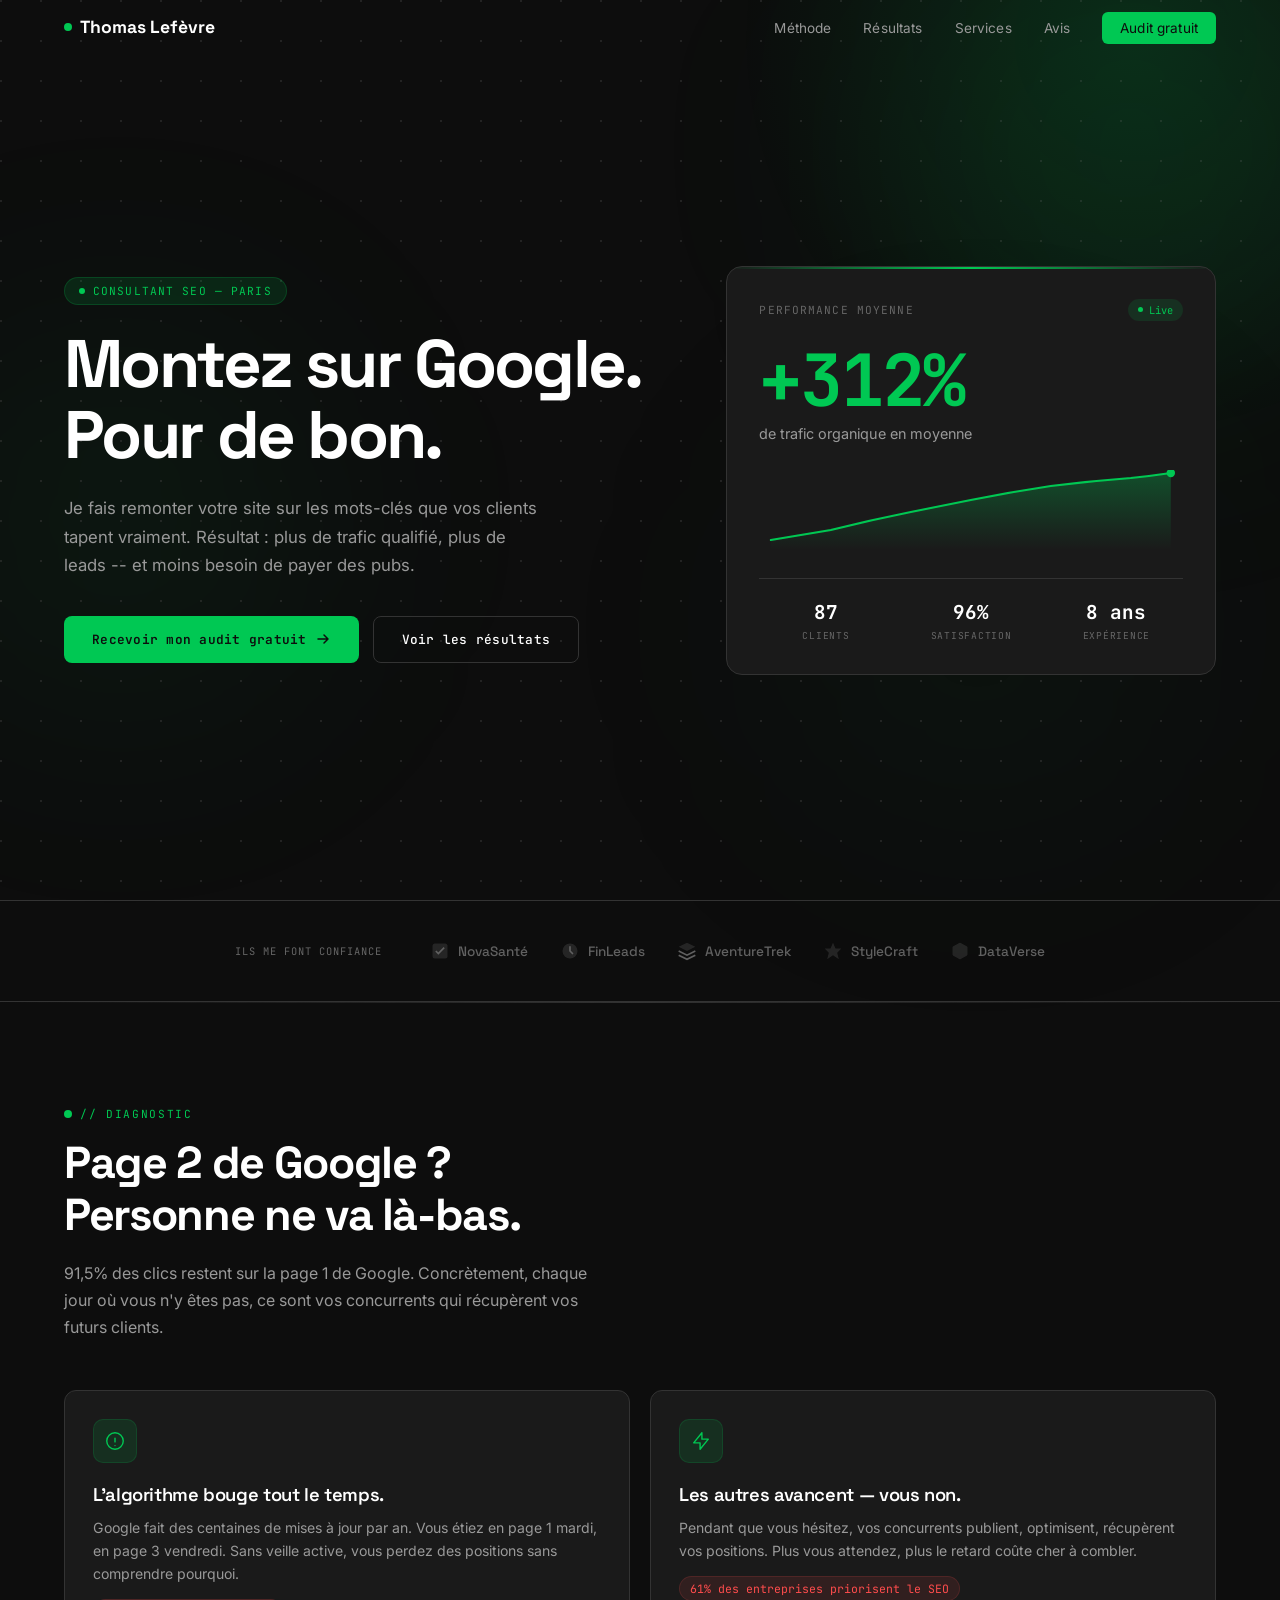
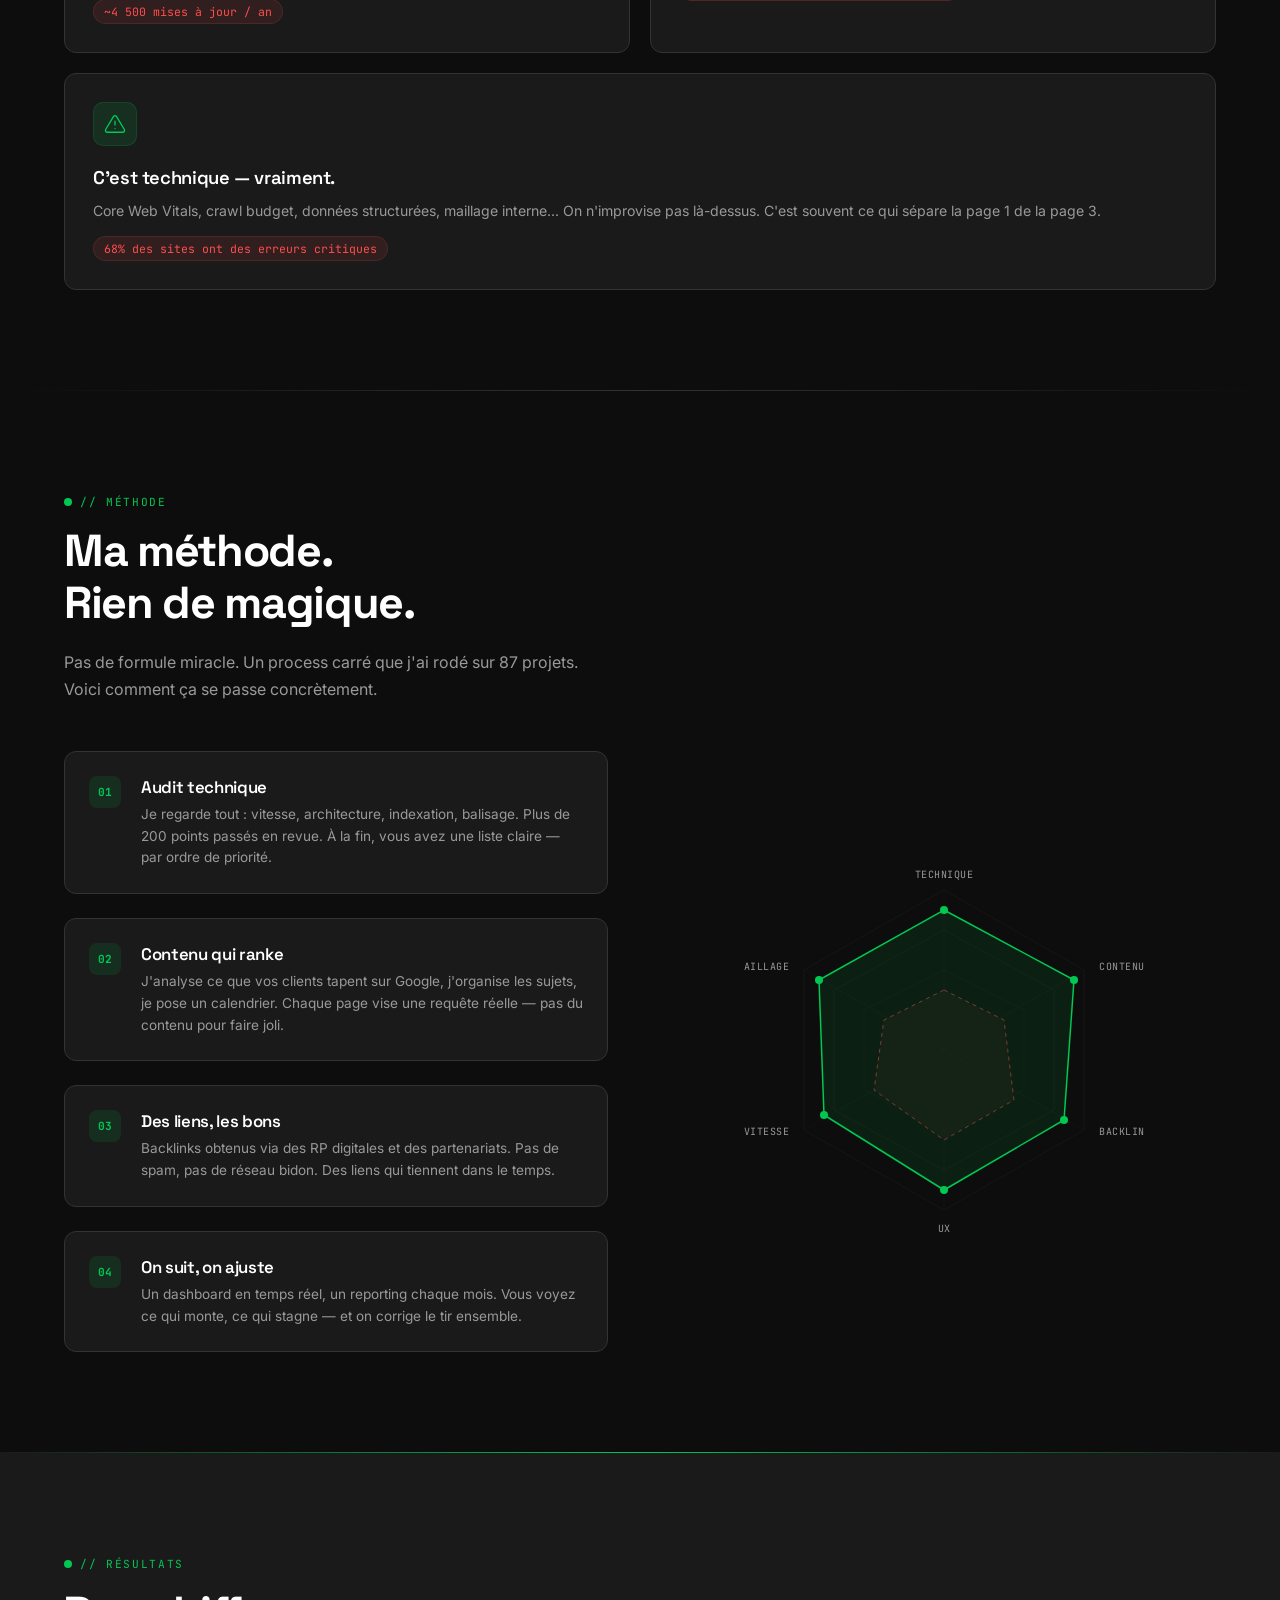
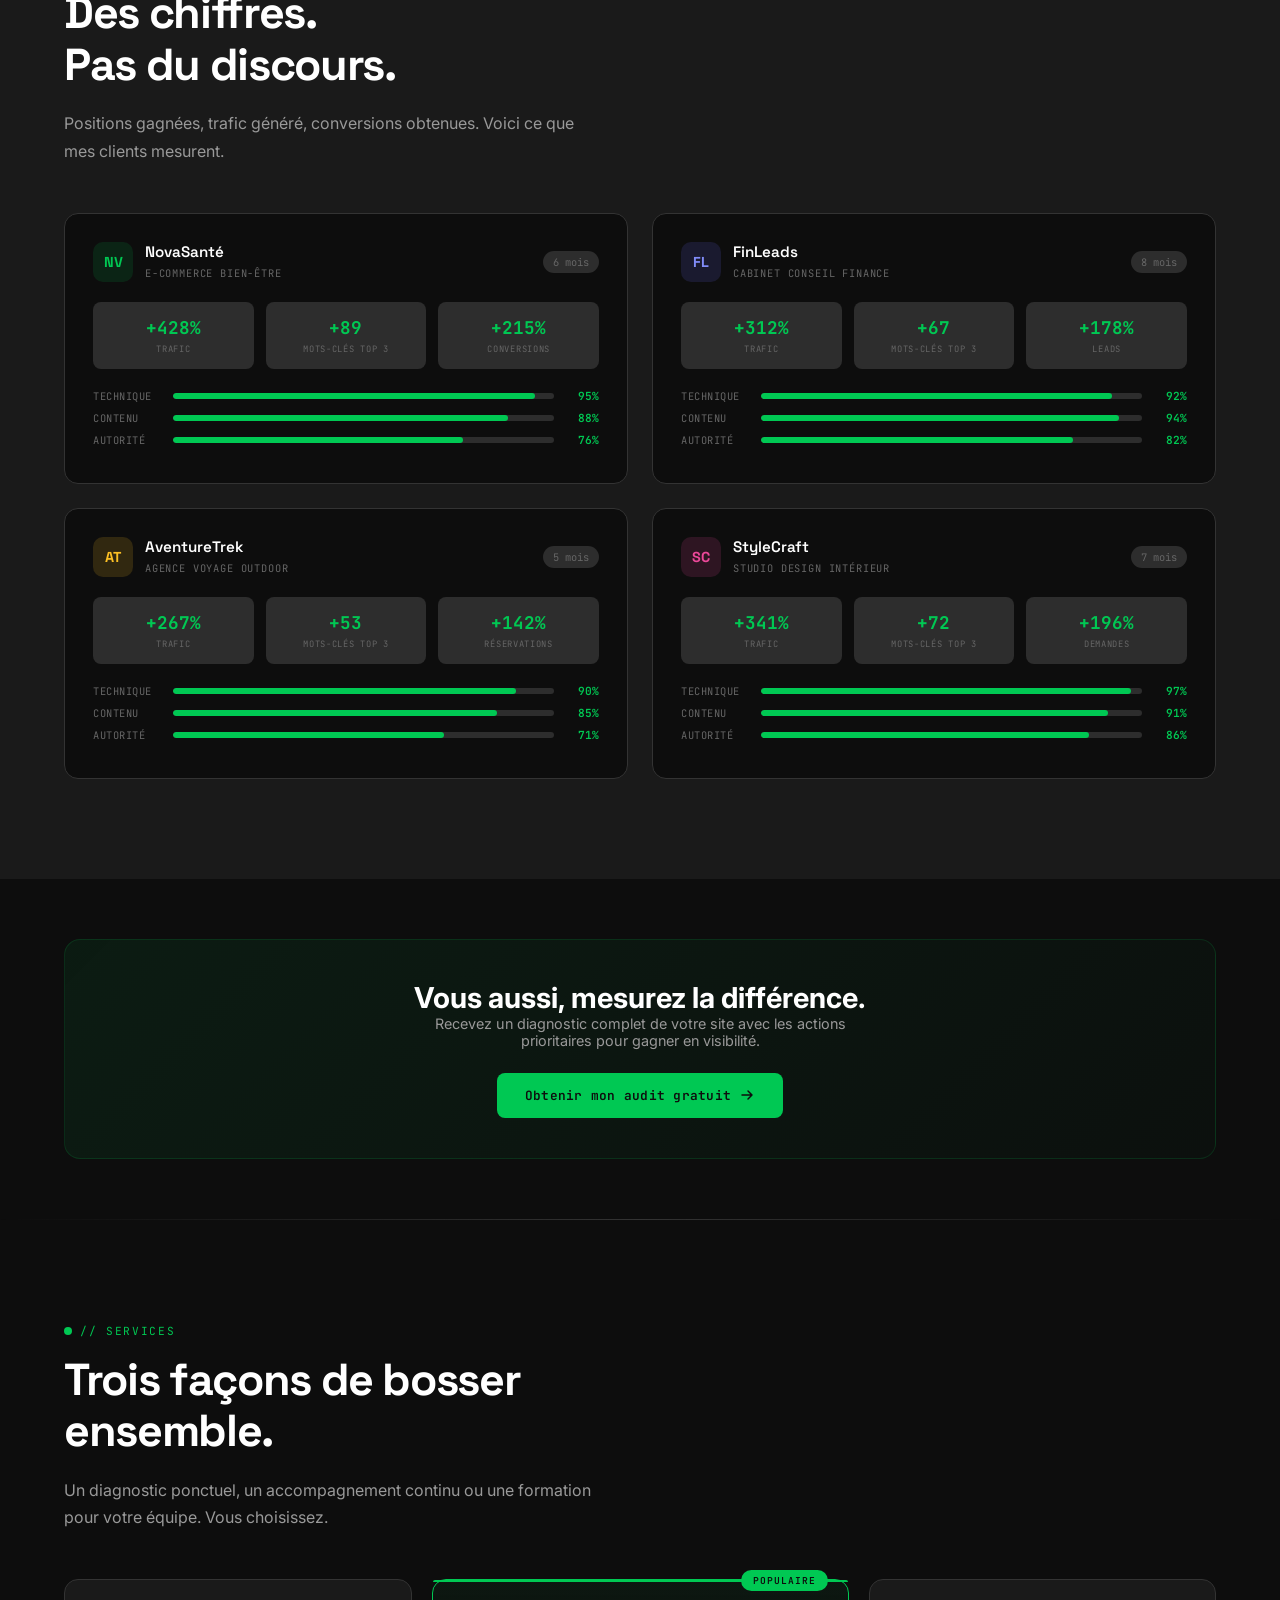
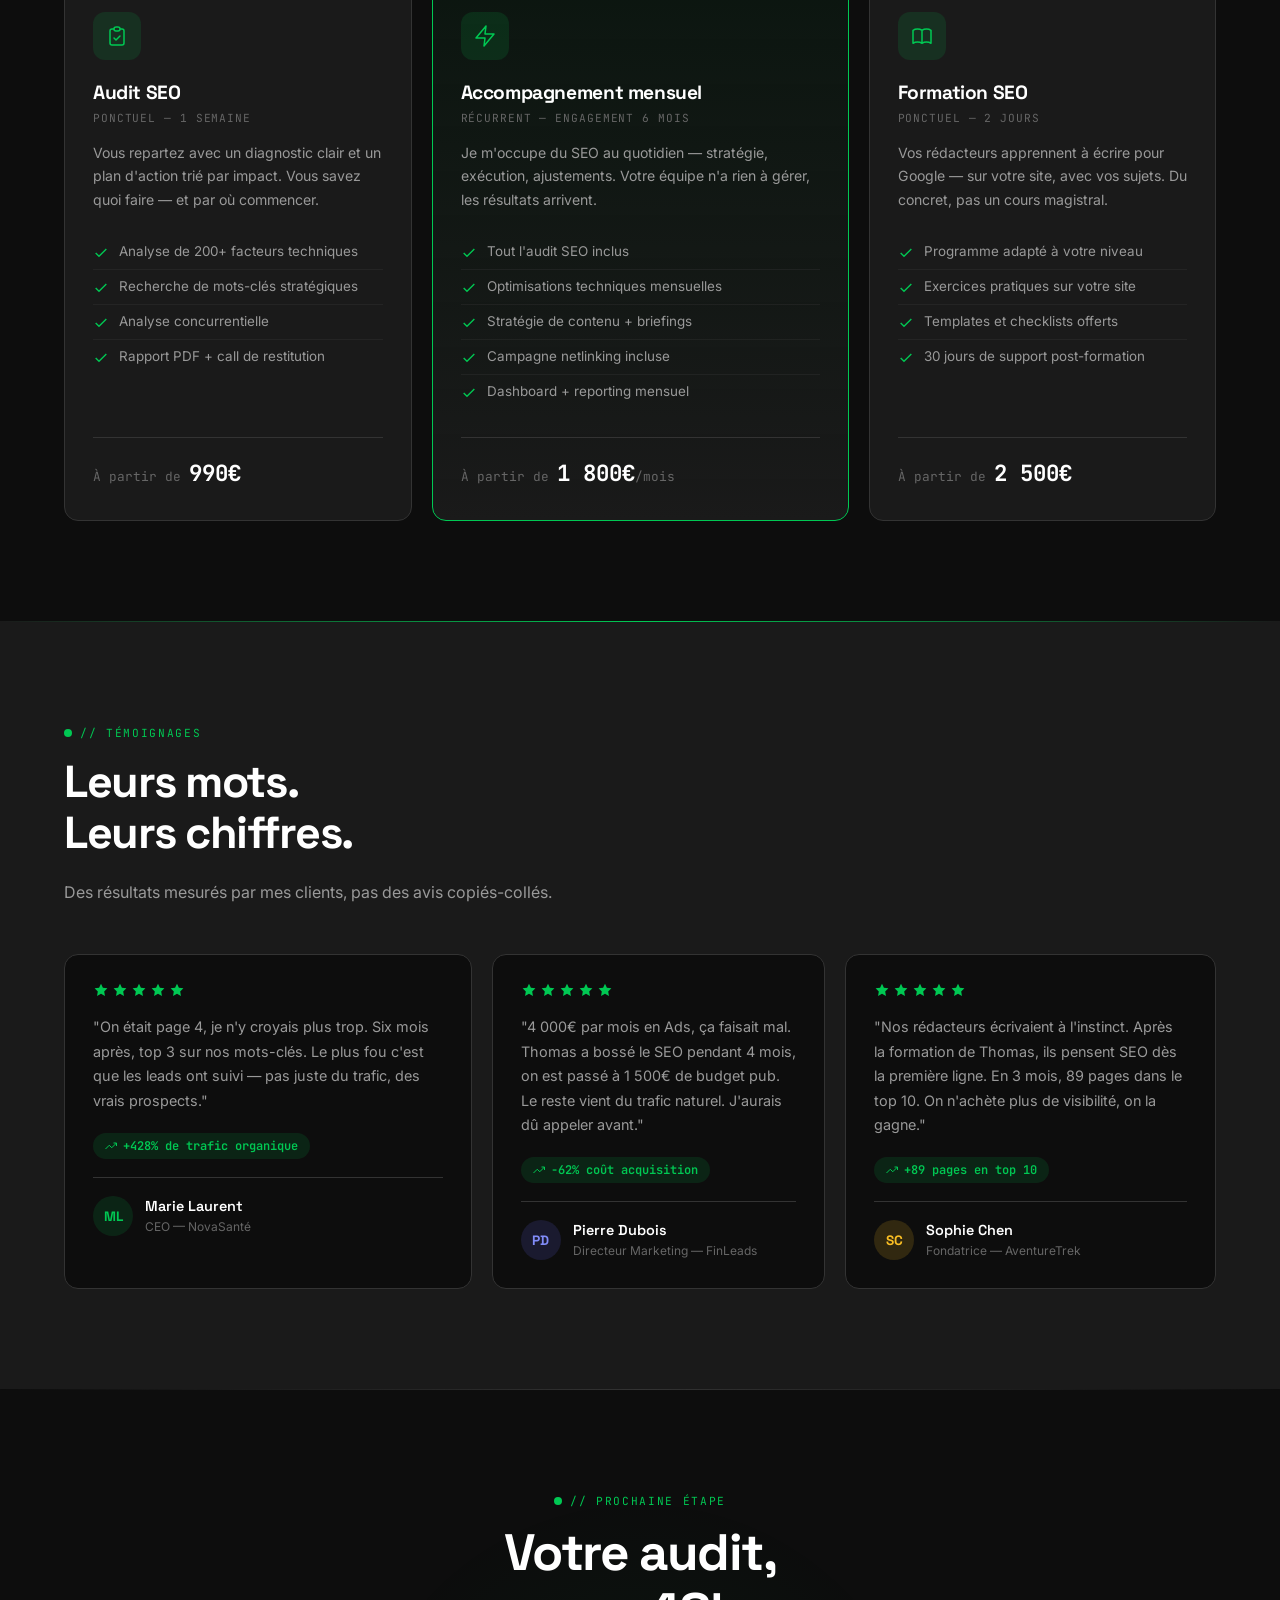
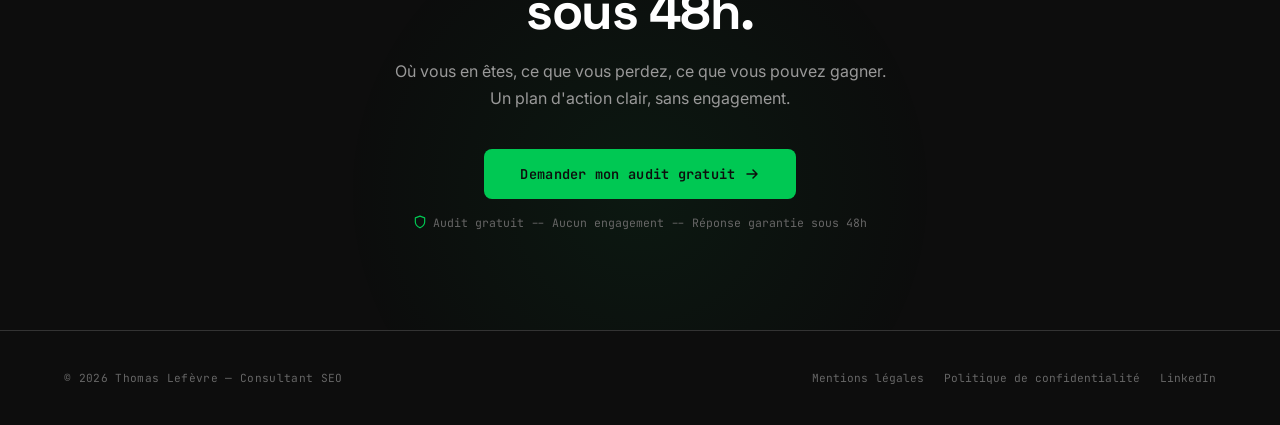
==== Portfolio-ConsultantSEO/index.html @ 65079f0d "feat: add 4 portfolio landing pages - Coach Business (Alexandre Morel) — modern minimalist design - " ====
<!DOCTYPE html>
<html lang="fr">
<head>
    <meta charset="UTF-8">
    <meta name="viewport" content="width=device-width, initial-scale=1.0">
    <meta name="theme-color" content="#0D0D0D">
    <title>Thomas Lefèvre — Consultant SEO à Paris | +312% de trafic organique en moyenne</title>
    <meta name="description" content="Consultant SEO basé à Paris. J'aide les boîtes à remonter sur Google -- SEO technique, contenu qui performe, liens propres. +312% de trafic organique en moyenne, 87 projets livrés.">
    <meta name="robots" content="index, follow">
    <link rel="canonical" href="https://thomas-lefevre-seo.fr/">

    <!-- Open Graph -->
    <meta property="og:type" content="website">
    <meta property="og:title" content="Thomas Lefèvre — Consultant SEO | +312% de trafic organique en moyenne">
    <meta property="og:description" content="J'aide les entreprises à grimper sur Google. SEO technique, contenu qui ranke, liens propres. +312% de trafic organique en moyenne sur 87 projets.">
    <meta property="og:url" content="https://thomas-lefevre-seo.fr/">
    <meta property="og:locale" content="fr_FR">
    <meta property="og:site_name" content="Thomas Lefèvre — Consultant SEO">

    <!-- Twitter Card -->
    <meta name="twitter:card" content="summary_large_image">
    <meta name="twitter:title" content="Thomas Lefèvre — Consultant SEO">
    <meta name="twitter:description" content="SEO technique, contenu qui ranke, liens solides. +312% de trafic organique en moyenne sur 87 projets.">

    <!-- Structured Data -->
    <script type="application/ld+json">
    {
        "@context": "https://schema.org",
        "@type": "ProfessionalService",
        "name": "Thomas Lefèvre — Consultant SEO",
        "description": "Consultant SEO à Paris. J'aide les entreprises à se positionner durablement sur Google -- audit technique, stratégie de contenu et netlinking propre.",
        "url": "https://thomas-lefevre-seo.fr/",
        "telephone": "+33-1-00-00-00-00",
        "address": {
            "@type": "PostalAddress",
            "addressLocality": "Paris",
            "addressCountry": "FR"
        },
        "founder": {
            "@type": "Person",
            "name": "Thomas Lefèvre",
            "jobTitle": "Consultant SEO"
        },
        "areaServed": {
            "@type": "Country",
            "name": "France"
        },
        "serviceType": ["Audit SEO", "Accompagnement SEO mensuel", "Formation SEO"],
        "aggregateRating": {
            "@type": "AggregateRating",
            "ratingValue": "5",
            "reviewCount": "87"
        }
    }
    </script>

    <link rel="preconnect" href="https://fonts.googleapis.com">
    <link rel="preconnect" href="https://fonts.gstatic.com" crossorigin>
    <link href="https://fonts.googleapis.com/css2?family=Space+Grotesk:wght@400;500;600;700&family=JetBrains+Mono:wght@400;500;600;700&family=Inter:wght@300;400;500;600&display=swap" rel="stylesheet">
    <style>
        /* ========== RESET & VARIABLES ========== */
        *, *::before, *::after { margin: 0; padding: 0; box-sizing: border-box; }

        :root {
            --black: #0D0D0D;
            --white: #FFFFFF;
            --green: #00C853;
            --green-muted: #00b84a;
            --green-dim: rgba(0, 200, 83, 0.12);
            --green-glow: rgba(0, 200, 83, 0.3);
            --grey: #2D2D2D;
            --grey-light: #1A1A1A;
            --grey-border: #333333;
            --green-dark: #004D25;
            --text-secondary: #999999;
            --text-tertiary: #666666;
            --font-display: 'Space Grotesk', sans-serif;
            --font-mono: 'JetBrains Mono', monospace;
            --font-body: 'Inter', sans-serif;
            --ease-out-expo: cubic-bezier(0.16, 1, 0.3, 1);
            --ease-out-back: cubic-bezier(0.34, 1.56, 0.64, 1);
        }

        html {
            scroll-behavior: smooth;
            font-size: 16px;
            color-scheme: dark;
        }

        /* Respect reduced motion preference */
        @media (prefers-reduced-motion: reduce) {
            *, *::before, *::after {
                animation-duration: 0.01ms !important;
                animation-iteration-count: 1 !important;
                transition-duration: 0.01ms !important;
                scroll-behavior: auto !important;
            }
        }

        body {
            font-family: var(--font-body);
            background: var(--black);
            color: var(--white);
            overflow-x: hidden;
            -webkit-font-smoothing: antialiased;
            -moz-osx-font-smoothing: grayscale;
        }

        /* ========== GRID BACKGROUND ========== */
        .grid-bg {
            position: fixed;
            top: 0; left: 0;
            width: 100%; height: 100%;
            pointer-events: none;
            z-index: 0;
            opacity: 0.55;
        }

        /* Lueurs ambiantes */
        .glow {
            position: fixed;
            border-radius: 50%;
            pointer-events: none;
            z-index: 0;
            filter: blur(120px);
        }
        .glow-1 {
            width: 500px; height: 500px;
            top: -100px; right: -100px;
            background: rgba(0, 200, 83, 0.08);
        }
        .glow-2 {
            width: 400px; height: 400px;
            bottom: 20%; left: -80px;
            background: rgba(0, 200, 83, 0.06);
        }
        .glow-3 {
            width: 350px; height: 350px;
            top: 50%; right: 10%;
            background: rgba(0, 77, 37, 0.12);
        }

        /* ========== FOCUS & ACCESSIBILITY ========== */
        a:focus-visible,
        button:focus-visible {
            outline: 2px solid var(--green);
            outline-offset: 3px;
            border-radius: 4px;
        }

        [id] {
            scroll-margin-top: 80px;
        }

        .section-title {
            text-wrap: balance;
        }

        button, a {
            touch-action: manipulation;
        }

        /* ========== UTILITY ========== */
        .container {
            max-width: 1200px;
            margin: 0 auto;
            padding: 0 24px;
        }

        section {
            position: relative;
            z-index: 1;
        }

        .section-label {
            font-family: var(--font-mono);
            font-size: 0.7rem;
            letter-spacing: 0.15em;
            text-transform: uppercase;
            color: var(--green);
            display: inline-flex;
            align-items: center;
            gap: 8px;
            margin-bottom: 16px;
            opacity: 0;
            transform: translateY(12px);
            transition: all 0.6s var(--ease-out-expo);
        }

        .section-label.visible { opacity: 1; transform: translateY(0); }

        .section-label::before {
            content: '';
            width: 8px; height: 8px;
            background: var(--green);
            border-radius: 50%;
            display: inline-block;
            animation: pulse-dot 2s ease-in-out infinite;
        }

        @keyframes pulse-dot {
            0%, 100% { opacity: 1; box-shadow: 0 0 0 0 var(--green-glow); }
            50% { opacity: 0.7; box-shadow: 0 0 0 6px transparent; }
        }

        .section-title {
            font-family: var(--font-display);
            font-size: clamp(1.8rem, 4vw, 2.8rem);
            font-weight: 700;
            line-height: 1.15;
            letter-spacing: -0.03em;
            margin-bottom: 20px;
        }

        .section-subtitle {
            font-size: 1rem;
            color: var(--text-secondary);
            line-height: 1.7;
            max-width: 54ch;
        }

        .reveal {
            opacity: 0;
            transform: translateY(30px);
            transition: opacity 0.8s var(--ease-out-expo), transform 0.8s var(--ease-out-expo);
        }

        .reveal.visible {
            opacity: 1;
            transform: translateY(0);
        }

        .reveal-delay-1 { transition-delay: 0.1s; }
        .reveal-delay-2 { transition-delay: 0.2s; }
        .reveal-delay-3 { transition-delay: 0.3s; }
        .reveal-delay-4 { transition-delay: 0.4s; }

        /* ========== NAV ========== */
        nav {
            position: fixed;
            top: 0; left: 0; right: 0;
            z-index: 100;
            padding: 16px 0;
            transition: all 0.4s ease;
            backdrop-filter: blur(0px);
        }

        nav.scrolled {
            background: rgba(13, 13, 13, 0.85);
            backdrop-filter: blur(20px);
            -webkit-backdrop-filter: blur(20px);
            border-bottom: 1px solid var(--grey-border);
        }

        nav .container {
            display: flex;
            align-items: center;
            justify-content: space-between;
        }

        .nav-logo {
            font-family: var(--font-display);
            font-size: 1.1rem;
            font-weight: 700;
            color: var(--white);
            text-decoration: none;
            display: flex;
            align-items: center;
            gap: 8px;
        }

        .nav-logo .logo-dot {
            width: 8px; height: 8px;
            background: var(--green);
            border-radius: 50%;
        }

        .nav-links {
            display: none;
            list-style: none;
            gap: 32px;
            align-items: center;
        }

        @media (min-width: 768px) {
            .nav-links { display: flex; }
        }

        .nav-links a {
            font-family: var(--font-body);
            font-size: 0.85rem;
            font-weight: 400;
            color: var(--text-secondary);
            text-decoration: none;
            transition: color 0.3s;
            letter-spacing: 0.01em;
        }

        .nav-links a:hover { color: var(--white); }

        .nav-cta {
            font-family: var(--font-mono);
            font-size: 0.75rem;
            font-weight: 500;
            color: var(--black) !important;
            background: var(--green);
            padding: 8px 18px;
            border-radius: 6px;
            text-decoration: none;
            transition: all 0.3s;
            letter-spacing: 0.02em;
        }

        .nav-cta:hover {
            background: var(--white);
            color: var(--black) !important;
            transform: translateY(-1px);
        }

        /* ========== HERO ========== */
        .hero {
            min-height: 100dvh;
            display: flex;
            align-items: center;
            padding: 120px 0 80px;
            position: relative;
            overflow: hidden;
        }

        .hero::before {
            content: '';
            position: absolute;
            top: -40%;
            right: -20%;
            width: 800px;
            height: 800px;
            background: radial-gradient(circle, var(--green-dim) 0%, transparent 70%);
            pointer-events: none;
            animation: hero-glow 8s ease-in-out infinite alternate;
        }

        @keyframes hero-glow {
            0% { opacity: 0.3; transform: translate(0, 0); }
            100% { opacity: 0.6; transform: translate(-40px, 30px); }
        }

        .hero-content {
            position: relative;
            z-index: 2;
            width: 100%;
        }

        .hero-grid {
            display: grid;
            grid-template-columns: 1fr;
            gap: 48px;
            align-items: center;
        }

        @media (min-width: 968px) {
            .hero-grid { grid-template-columns: 1.1fr 0.9fr; gap: 64px; }
        }

        .hero-badge {
            display: inline-flex;
            align-items: center;
            gap: 8px;
            font-family: var(--font-mono);
            font-size: 0.7rem;
            letter-spacing: 0.1em;
            text-transform: uppercase;
            color: var(--green);
            background: var(--green-dim);
            border: 1px solid rgba(0, 200, 83, 0.2);
            padding: 6px 14px;
            border-radius: 100px;
            margin-bottom: 24px;
            opacity: 0;
            animation: fadeInUp 0.8s var(--ease-out-expo) 0.2s forwards;
        }

        .hero-badge .badge-dot {
            width: 6px; height: 6px;
            background: var(--green);
            border-radius: 50%;
            animation: pulse-dot 2s ease-in-out infinite;
        }

        .hero h1 {
            font-family: var(--font-display);
            font-size: clamp(2.4rem, 6vw, 4.2rem);
            font-weight: 700;
            line-height: 1.05;
            letter-spacing: -0.04em;
            margin-bottom: 24px;
            opacity: 0;
            animation: fadeInUp 0.8s var(--ease-out-expo) 0.35s forwards;
        }

        .hero h1 .highlight {
            color: var(--green);
            position: relative;
        }

        .hero-text {
            font-size: 1.05rem;
            color: var(--text-secondary);
            line-height: 1.7;
            max-width: 480px;
            margin-bottom: 36px;
            opacity: 0;
            animation: fadeInUp 0.8s var(--ease-out-expo) 0.5s forwards;
        }

        .hero-ctas {
            display: flex;
            flex-wrap: wrap;
            gap: 14px;
            opacity: 0;
            animation: fadeInUp 0.8s var(--ease-out-expo) 0.65s forwards;
        }

        .btn-primary {
            display: inline-flex;
            align-items: center;
            gap: 8px;
            font-family: var(--font-mono);
            font-size: 0.8rem;
            font-weight: 600;
            color: var(--black);
            background: var(--green);
            padding: 14px 28px;
            border-radius: 8px;
            text-decoration: none;
            border: none;
            cursor: pointer;
            transition: all 0.3s var(--ease-out-expo);
            letter-spacing: 0.02em;
        }

        .btn-primary:hover {
            background: var(--white);
            transform: translateY(-2px);
            box-shadow: 0 12px 28px rgba(0, 200, 83, 0.12);
        }

        .btn-primary:active {
            transform: translateY(0) scale(0.98);
            box-shadow: none;
            transition-duration: 0.1s;
        }

        .btn-secondary {
            display: inline-flex;
            align-items: center;
            gap: 8px;
            font-family: var(--font-mono);
            font-size: 0.8rem;
            font-weight: 500;
            color: var(--white);
            background: transparent;
            border: 1px solid var(--grey-border);
            padding: 14px 28px;
            border-radius: 8px;
            text-decoration: none;
            cursor: pointer;
            transition: all 0.3s var(--ease-out-expo);
            letter-spacing: 0.02em;
        }

        .btn-secondary:hover {
            border-color: var(--green);
            color: var(--green);
            transform: translateY(-2px);
        }

        .btn-secondary:active {
            transform: translateY(0) scale(0.98);
            transition-duration: 0.1s;
        }

        /* Hero metric card */
        .hero-metric-card {
            background: var(--grey-light);
            border: 1px solid var(--grey-border);
            border-radius: 16px;
            padding: 32px;
            position: relative;
            overflow: hidden;
            opacity: 0;
            animation: fadeInUp 0.8s var(--ease-out-expo) 0.5s forwards;
        }

        .hero-metric-card::before {
            content: '';
            position: absolute;
            top: 0; left: 0; right: 0;
            height: 2px;
            background: linear-gradient(90deg, transparent, var(--green), transparent);
        }

        .metric-header {
            display: flex;
            align-items: center;
            justify-content: space-between;
            margin-bottom: 24px;
        }

        .metric-header-label {
            font-family: var(--font-mono);
            font-size: 0.7rem;
            letter-spacing: 0.1em;
            text-transform: uppercase;
            color: var(--text-tertiary);
        }

        .metric-live-badge {
            display: inline-flex;
            align-items: center;
            gap: 6px;
            font-family: var(--font-mono);
            font-size: 0.65rem;
            color: var(--green);
            background: var(--green-dim);
            padding: 4px 10px;
            border-radius: 100px;
        }

        .metric-live-badge::before {
            content: '';
            width: 5px; height: 5px;
            background: var(--green);
            border-radius: 50%;
            animation: pulse-dot 1.5s ease-in-out infinite;
        }

        .hero-big-number {
            font-family: var(--font-mono);
            font-size: clamp(3rem, 8vw, 4.5rem);
            font-weight: 700;
            color: var(--green);
            line-height: 1;
            margin-bottom: 8px;
            letter-spacing: -0.03em;
            font-variant-numeric: tabular-nums;
        }

        .hero-big-label {
            font-family: var(--font-body);
            font-size: 0.9rem;
            color: var(--text-secondary);
            margin-bottom: 28px;
        }

        .mini-chart {
            width: 100%;
            height: 80px;
            margin-bottom: 24px;
        }

        .hero-mini-stats {
            display: grid;
            grid-template-columns: repeat(3, 1fr);
            gap: 12px;
            border-top: 1px solid var(--grey-border);
            padding-top: 20px;
        }

        .mini-stat {
            text-align: center;
        }

        .mini-stat-value {
            font-family: var(--font-mono);
            font-size: 1.2rem;
            font-weight: 700;
            color: var(--white);
            display: block;
            font-variant-numeric: tabular-nums;
        }

        .mini-stat-label {
            font-family: var(--font-mono);
            font-size: 0.6rem;
            letter-spacing: 0.08em;
            text-transform: uppercase;
            color: var(--text-tertiary);
            margin-top: 4px;
            display: block;
        }

        @keyframes fadeInUp {
            from { opacity: 0; transform: translateY(25px); }
            to { opacity: 1; transform: translateY(0); }
        }

        /* ========== PROBLEM SECTION ========== */
        .problem {
            padding: 100px 0;
            position: relative;
        }

        .problem::before {
            content: '';
            position: absolute;
            top: 0; left: 0; right: 0;
            height: 1px;
            background: linear-gradient(90deg, transparent, var(--grey-border), transparent);
        }

        .problem-grid {
            display: grid;
            grid-template-columns: 1fr;
            gap: 20px;
            margin-top: 48px;
        }

        @media (min-width: 768px) {
            .problem-grid {
                grid-template-columns: 1fr 1fr;
            }
            .problem-grid .problem-card:last-child {
                grid-column: 1 / -1;
            }
        }

        .problem-card {
            background: var(--grey-light);
            border: 1px solid var(--grey-border);
            border-radius: 12px;
            padding: 28px;
            position: relative;
            transition: all 0.4s var(--ease-out-expo);
        }

        .problem-card:hover {
            border-color: rgba(0, 200, 83, 0.3);
            transform: translateY(-4px);
        }

        .problem-card-icon {
            width: 44px; height: 44px;
            background: var(--green-dim);
            border: 1px solid rgba(0, 200, 83, 0.15);
            border-radius: 10px;
            display: flex;
            align-items: center;
            justify-content: center;
            margin-bottom: 20px;
        }

        .problem-card-icon svg {
            width: 22px; height: 22px;
            stroke: var(--green);
            fill: none;
            stroke-width: 1.5;
        }

        .problem-card h3 {
            font-family: var(--font-display);
            font-size: 1.15rem;
            font-weight: 600;
            margin-bottom: 10px;
            letter-spacing: -0.02em;
        }

        .problem-card p {
            font-size: 0.88rem;
            color: var(--text-secondary);
            line-height: 1.65;
        }

        .problem-stat {
            font-family: var(--font-mono);
            font-size: 0.72rem;
            color: #ff4d4d;
            background: rgba(255, 77, 77, 0.1);
            border: 1px solid rgba(255, 77, 77, 0.15);
            padding: 4px 10px;
            border-radius: 100px;
            display: inline-block;
            margin-top: 14px;
        }

        /* ========== SOLUTION ========== */
        .solution {
            padding: 100px 0;
            position: relative;
        }

        .solution::before {
            content: '';
            position: absolute;
            top: 0; left: 0; right: 0;
            height: 1px;
            background: linear-gradient(90deg, transparent, var(--grey-border), transparent);
        }

        .solution-layout {
            display: grid;
            grid-template-columns: 1fr;
            gap: 48px;
            margin-top: 48px;
        }

        @media (min-width: 768px) {
            .solution-layout { grid-template-columns: 1fr 1fr; gap: 64px; }
        }

        .solution-steps {
            display: flex;
            flex-direction: column;
            gap: 24px;
        }

        .solution-step {
            display: flex;
            gap: 20px;
            padding: 24px;
            background: var(--grey-light);
            border: 1px solid var(--grey-border);
            border-radius: 12px;
            transition: all 0.4s var(--ease-out-expo);
            cursor: default;
        }

        .solution-step:hover {
            border-color: var(--green);
            background: rgba(0, 200, 83, 0.03);
        }

        .step-number {
            font-family: var(--font-mono);
            font-size: 0.7rem;
            font-weight: 700;
            color: var(--green);
            background: var(--green-dim);
            width: 32px; height: 32px;
            border-radius: 8px;
            display: flex;
            align-items: center;
            justify-content: center;
            flex-shrink: 0;
        }

        .step-content h3 {
            font-family: var(--font-display);
            font-size: 1.05rem;
            font-weight: 600;
            margin-bottom: 6px;
            letter-spacing: -0.02em;
        }

        .step-content p {
            font-size: 0.85rem;
            color: var(--text-secondary);
            line-height: 1.6;
        }

        .solution-visual {
            display: flex;
            align-items: center;
            justify-content: center;
        }

        .radar-chart-container {
            width: 100%;
            max-width: 400px;
            aspect-ratio: 1;
            position: relative;
        }

        /* ========== RESULTS ========== */
        .results {
            padding: 100px 0;
            position: relative;
            background: var(--grey-light);
        }

        .results::before {
            content: '';
            position: absolute;
            top: 0; left: 0; right: 0;
            height: 1px;
            background: linear-gradient(90deg, transparent, var(--green), transparent);
        }

        .results-grid {
            display: grid;
            grid-template-columns: 1fr;
            gap: 24px;
            margin-top: 48px;
        }

        @media (min-width: 768px) {
            .results-grid { grid-template-columns: repeat(2, 1fr); }
        }

        .result-card {
            background: var(--black);
            border: 1px solid var(--grey-border);
            border-radius: 14px;
            padding: 28px;
            position: relative;
            overflow: hidden;
            transition: all 0.4s var(--ease-out-expo);
        }

        .result-card:hover {
            border-color: rgba(0, 200, 83, 0.3);
            transform: translateY(-3px);
        }

        .result-card-header {
            display: flex;
            align-items: center;
            justify-content: space-between;
            margin-bottom: 20px;
        }

        .result-client {
            display: flex;
            align-items: center;
            gap: 12px;
        }

        .result-avatar {
            width: 40px; height: 40px;
            border-radius: 10px;
            display: flex;
            align-items: center;
            justify-content: center;
            font-family: var(--font-display);
            font-size: 0.9rem;
            font-weight: 700;
        }

        .result-client-info h4 {
            font-family: var(--font-display);
            font-size: 0.95rem;
            font-weight: 600;
        }

        .result-client-info span {
            font-family: var(--font-mono);
            font-size: 0.65rem;
            color: var(--text-tertiary);
            text-transform: uppercase;
            letter-spacing: 0.08em;
        }

        .result-duration {
            font-family: var(--font-mono);
            font-size: 0.65rem;
            color: var(--text-tertiary);
            background: var(--grey);
            padding: 4px 10px;
            border-radius: 100px;
        }

        .result-metrics {
            display: grid;
            grid-template-columns: repeat(3, 1fr);
            gap: 12px;
            margin-bottom: 20px;
        }

        .result-metric {
            text-align: center;
            padding: 14px 8px;
            background: var(--grey);
            border-radius: 8px;
        }

        .result-metric-value {
            font-family: var(--font-mono);
            font-size: 1.1rem;
            font-weight: 700;
            color: var(--green);
            display: block;
            font-variant-numeric: tabular-nums;
        }

        .result-metric-label {
            font-family: var(--font-mono);
            font-size: 0.55rem;
            letter-spacing: 0.08em;
            text-transform: uppercase;
            color: var(--text-tertiary);
            margin-top: 4px;
            display: block;
        }

        .result-bar-chart {
            display: flex;
            align-items: flex-end;
            gap: 6px;
            height: 50px;
            margin-top: 6px;
        }

        .result-bar {
            flex: 1;
            border-radius: 3px 3px 0 0;
            transition: height 1s var(--ease-out-expo);
        }

        .result-bar.before { background: var(--grey-border); }
        .result-bar.after { background: var(--green); }

        .result-bar-legend {
            display: flex;
            align-items: center;
            gap: 16px;
            margin-top: 10px;
        }

        .result-bar-legend span {
            display: flex;
            align-items: center;
            gap: 6px;
            font-family: var(--font-mono);
            font-size: 0.6rem;
            color: var(--text-tertiary);
            text-transform: uppercase;
            letter-spacing: 0.05em;
        }

        .result-bar-legend span::before {
            content: '';
            width: 8px; height: 8px;
            border-radius: 2px;
            display: inline-block;
        }

        .result-bar-legend span.legend-before::before { background: var(--grey-border); }
        .result-bar-legend span.legend-after::before { background: var(--green); }

        /* ========== SERVICES ========== */
        .services {
            padding: 100px 0;
            position: relative;
        }

        .services::before {
            content: '';
            position: absolute;
            top: 0; left: 0; right: 0;
            height: 1px;
            background: linear-gradient(90deg, transparent, var(--grey-border), transparent);
        }

        .services-grid {
            display: grid;
            grid-template-columns: 1fr;
            gap: 20px;
            margin-top: 48px;
        }

        @media (min-width: 768px) {
            .services-grid {
                grid-template-columns: 1fr 1.2fr 1fr;
            }
        }

        .service-card {
            background: var(--grey-light);
            border: 1px solid var(--grey-border);
            border-radius: 14px;
            padding: 32px 28px;
            position: relative;
            transition: all 0.4s var(--ease-out-expo);
            display: flex;
            flex-direction: column;
        }

        .service-card:hover {
            border-color: var(--green);
            transform: translateY(-4px);
        }

        .service-card.featured {
            border-color: var(--green);
            background: linear-gradient(to bottom, rgba(0, 200, 83, 0.05), var(--grey-light));
        }

        .service-card.featured::before {
            content: '';
            position: absolute;
            top: 0; left: 0; right: 0;
            height: 2px;
            background: var(--green);
            border-radius: 14px 14px 0 0;
        }

        .service-popular {
            position: absolute;
            top: -10px;
            right: 20px;
            font-family: var(--font-mono);
            font-size: 0.6rem;
            font-weight: 600;
            letter-spacing: 0.1em;
            text-transform: uppercase;
            color: var(--black);
            background: var(--green);
            padding: 4px 12px;
            border-radius: 100px;
        }

        .service-icon {
            width: 48px; height: 48px;
            background: var(--green-dim);
            border-radius: 12px;
            display: flex;
            align-items: center;
            justify-content: center;
            margin-bottom: 20px;
        }

        .service-icon svg {
            width: 24px; height: 24px;
            stroke: var(--green);
            fill: none;
            stroke-width: 1.5;
        }

        .service-card h3 {
            font-family: var(--font-display);
            font-size: 1.2rem;
            font-weight: 700;
            margin-bottom: 6px;
            letter-spacing: -0.02em;
        }

        .service-card .service-subtitle {
            font-family: var(--font-mono);
            font-size: 0.7rem;
            color: var(--text-tertiary);
            text-transform: uppercase;
            letter-spacing: 0.08em;
            margin-bottom: 16px;
        }

        .service-card p {
            font-size: 0.88rem;
            color: var(--text-secondary);
            line-height: 1.65;
            margin-bottom: 24px;
        }

        .service-features {
            list-style: none;
            margin-bottom: 28px;
            flex: 1;
        }

        .service-features li {
            display: flex;
            align-items: flex-start;
            gap: 10px;
            font-size: 0.84rem;
            color: var(--text-secondary);
            padding: 8px 0;
            border-bottom: 1px solid rgba(51, 51, 51, 0.4);
        }

        .service-features li:last-child { border-bottom: none; }

        .service-features li svg {
            width: 16px; height: 16px;
            stroke: var(--green);
            fill: none;
            stroke-width: 2;
            flex-shrink: 0;
            margin-top: 2px;
        }

        .service-price {
            font-family: var(--font-mono);
            font-size: 0.8rem;
            color: var(--text-tertiary);
            margin-top: auto;
            padding-top: 20px;
            border-top: 1px solid var(--grey-border);
        }

        .service-price strong {
            font-size: 1.4rem;
            font-weight: 700;
            color: var(--white);
        }

        /* ========== TESTIMONIALS ========== */
        .testimonials {
            padding: 100px 0;
            position: relative;
            background: var(--grey-light);
        }

        .testimonials::before {
            content: '';
            position: absolute;
            top: 0; left: 0; right: 0;
            height: 1px;
            background: linear-gradient(90deg, transparent, var(--green), transparent);
        }

        .testimonials-grid {
            display: grid;
            grid-template-columns: 1fr;
            gap: 20px;
            margin-top: 48px;
        }

        @media (min-width: 768px) {
            .testimonials-grid {
                grid-template-columns: 1.1fr 0.9fr 1fr;
            }
        }

        .testimonial-card {
            background: var(--black);
            border: 1px solid var(--grey-border);
            border-radius: 14px;
            padding: 28px;
            transition: all 0.4s var(--ease-out-expo);
        }

        .testimonial-card:hover {
            border-color: rgba(0, 200, 83, 0.3);
            transform: translateY(-3px);
        }

        .testimonial-stars {
            display: flex;
            gap: 3px;
            margin-bottom: 16px;
        }

        .testimonial-stars svg {
            width: 16px; height: 16px;
            fill: var(--green);
        }

        .testimonial-card blockquote {
            font-size: 0.9rem;
            color: var(--text-secondary);
            line-height: 1.7;
            margin-bottom: 20px;
            font-style: normal;
        }

        .testimonial-metric {
            display: inline-flex;
            align-items: center;
            gap: 6px;
            font-family: var(--font-mono);
            font-size: 0.75rem;
            font-weight: 600;
            color: var(--green);
            background: var(--green-dim);
            padding: 5px 12px;
            border-radius: 100px;
            margin-bottom: 18px;
        }

        .testimonial-author {
            display: flex;
            align-items: center;
            gap: 12px;
            padding-top: 18px;
            border-top: 1px solid var(--grey-border);
        }

        .testimonial-avatar {
            width: 40px; height: 40px;
            border-radius: 50%;
            display: flex;
            align-items: center;
            justify-content: center;
            font-family: var(--font-display);
            font-size: 0.85rem;
            font-weight: 700;
            color: var(--white);
        }

        .testimonial-author-info h5 {
            font-family: var(--font-display);
            font-size: 0.9rem;
            font-weight: 600;
        }

        .testimonial-author-info span {
            font-size: 0.75rem;
            color: var(--text-tertiary);
        }

        /* ========== FINAL CTA ========== */
        .final-cta {
            padding: 100px 0;
            text-align: center;
            position: relative;
            overflow: hidden;
        }

        .final-cta::before {
            content: '';
            position: absolute;
            top: 0; left: 0; right: 0;
            height: 1px;
            background: linear-gradient(90deg, transparent, var(--grey-border), transparent);
        }

        .final-cta::after {
            content: '';
            position: absolute;
            bottom: -30%;
            left: 50%;
            transform: translateX(-50%);
            width: 600px;
            height: 600px;
            background: radial-gradient(circle, var(--green-dim) 0%, transparent 70%);
            pointer-events: none;
            opacity: 0.5;
        }

        .cta-content {
            position: relative;
            z-index: 2;
        }

        .final-cta .section-title {
            font-size: clamp(2rem, 5vw, 3.2rem);
            max-width: 700px;
            margin: 0 auto 16px;
        }

        .final-cta .section-subtitle {
            max-width: 500px;
            margin: 0 auto 36px;
        }

        .cta-guarantee {
            font-family: var(--font-mono);
            font-size: 0.72rem;
            color: var(--text-tertiary);
            margin-top: 16px;
            display: flex;
            align-items: center;
            justify-content: center;
            gap: 6px;
        }

        .cta-guarantee svg {
            width: 14px; height: 14px;
            stroke: var(--green);
            fill: none;
            stroke-width: 2;
        }

        /* ========== FOOTER ========== */
        footer {
            padding: 40px 0;
            border-top: 1px solid var(--grey-border);
            position: relative;
            z-index: 1;
        }

        .footer-content {
            display: flex;
            flex-direction: column;
            align-items: center;
            gap: 16px;
            text-align: center;
        }

        @media (min-width: 768px) {
            .footer-content {
                flex-direction: row;
                justify-content: space-between;
                text-align: left;
            }
        }

        .footer-content p {
            font-family: var(--font-mono);
            font-size: 0.7rem;
            color: var(--text-tertiary);
            letter-spacing: 0.03em;
        }

        .footer-links {
            display: flex;
            gap: 20px;
        }

        .footer-links a {
            font-family: var(--font-mono);
            font-size: 0.7rem;
            color: var(--text-tertiary);
            text-decoration: none;
            transition: color 0.3s;
        }

        .footer-links a:hover { color: var(--green); }

        /* ========== MOBILE NAV ========== */
        .mobile-menu-btn {
            display: flex;
            flex-direction: column;
            gap: 5px;
            background: none;
            border: none;
            cursor: pointer;
            padding: 4px;
        }

        @media (min-width: 768px) {
            .mobile-menu-btn { display: none; }
        }

        .mobile-menu-btn span {
            width: 20px; height: 1.5px;
            background: var(--white);
            transition: all 0.3s;
        }

        .mobile-nav {
            display: none;
            position: fixed;
            top: 0; left: 0; right: 0; bottom: 0;
            background: rgba(13, 13, 13, 0.97);
            z-index: 99;
            flex-direction: column;
            align-items: center;
            justify-content: center;
            gap: 28px;
            backdrop-filter: blur(20px);
            -webkit-backdrop-filter: blur(20px);
            overscroll-behavior: contain;
        }

        .mobile-nav.active { display: flex; }

        .mobile-nav a {
            font-family: var(--font-display);
            font-size: 1.4rem;
            font-weight: 600;
            color: var(--white);
            text-decoration: none;
            transition: color 0.3s;
        }

        .mobile-nav a:hover { color: var(--green); }

        .mobile-nav-close {
            position: absolute;
            top: 20px; right: 24px;
            background: none;
            border: none;
            cursor: pointer;
            color: var(--white);
            font-size: 1.5rem;
        }

        /* ========== SOCIAL PROOF BAR ========== */
        .social-proof-bar {
            padding: 40px 0;
            border-top: 1px solid var(--grey-border);
            border-bottom: 1px solid var(--grey-border);
            position: relative;
            z-index: 1;
        }

        .proof-bar-content {
            display: flex;
            flex-direction: column;
            align-items: center;
            gap: 20px;
            text-align: center;
        }

        @media (min-width: 768px) {
            .proof-bar-content {
                flex-direction: row;
                justify-content: center;
                gap: 48px;
            }
        }

        .proof-bar-label {
            font-family: var(--font-mono);
            font-size: 0.65rem;
            letter-spacing: 0.1em;
            text-transform: uppercase;
            color: var(--text-tertiary);
            white-space: nowrap;
        }

        .proof-bar-items {
            display: flex;
            flex-wrap: wrap;
            justify-content: center;
            gap: 32px;
            align-items: center;
        }

        .proof-item {
            display: flex;
            align-items: center;
            gap: 8px;
            font-family: var(--font-display);
            font-size: 0.85rem;
            font-weight: 500;
            color: var(--text-secondary);
            opacity: 0.6;
            transition: opacity 0.3s;
        }

        .proof-item:hover { opacity: 1; }

        .proof-item svg {
            width: 20px; height: 20px;
            fill: var(--text-tertiary);
        }

        /* ========== STICKY MOBILE CTA ========== */
        .sticky-mobile-cta {
            display: none;
            position: fixed;
            bottom: 0;
            left: 0;
            right: 0;
            z-index: 90;
            padding: 12px 16px calc(12px + env(safe-area-inset-bottom));
            background: rgba(13, 13, 13, 0.95);
            backdrop-filter: blur(20px);
            -webkit-backdrop-filter: blur(20px);
            border-top: 1px solid var(--grey-border);
            transform: translateY(100%);
            transition: transform 0.4s var(--ease-out-expo);
        }

        .sticky-mobile-cta.visible {
            transform: translateY(0);
        }

        @media (max-width: 767px) {
            .sticky-mobile-cta { display: block; }
        }

        .sticky-mobile-cta .btn-primary {
            width: 100%;
            justify-content: center;
            padding: 14px;
        }

        /* ========== MID-PAGE CTA ========== */
        .mid-cta {
            padding: 60px 0;
            text-align: center;
            position: relative;
            z-index: 1;
        }

        .mid-cta-inner {
            background: linear-gradient(135deg, rgba(0, 200, 83, 0.08), rgba(0, 200, 83, 0.02));
            border: 1px solid rgba(0, 200, 83, 0.15);
            border-radius: 16px;
            padding: 40px 28px;
        }

        .mid-cta h3 {
            font-family: var(--font-display);
            font-size: clamp(1.3rem, 3vw, 1.8rem);
            font-weight: 700;
            letter-spacing: -0.02em;
            margin-bottom: 12px;
        }

        .mid-cta p {
            font-size: 0.9rem;
            color: var(--text-secondary);
            margin-bottom: 24px;
            max-width: 460px;
            margin-left: auto;
            margin-right: auto;
        }

        /* ========== COUNTER ANIMATION ========== */
        .count-up { transition: none; }

        /* ========== PROGRESS BARS ========== */
        .progress-bar-container {
            margin-top: 12px;
        }

        .progress-bar-row {
            display: flex;
            align-items: center;
            gap: 10px;
            margin-bottom: 8px;
        }

        .progress-label {
            font-family: var(--font-mono);
            font-size: 0.65rem;
            color: var(--text-tertiary);
            min-width: 70px;
            text-transform: uppercase;
            letter-spacing: 0.05em;
        }

        .progress-track {
            flex: 1;
            height: 6px;
            background: var(--grey);
            border-radius: 3px;
            overflow: hidden;
        }

        .progress-fill {
            height: 100%;
            background: var(--green);
            border-radius: 3px;
            width: 0%;
            transition: width 1.5s var(--ease-out-expo);
        }

        .progress-value {
            font-family: var(--font-mono);
            font-size: 0.7rem;
            font-weight: 600;
            color: var(--green);
            min-width: 35px;
            text-align: right;
        }
    </style>
</head>
<body>

    <!-- Lueurs ambiantes -->
    <div class="glow glow-1" aria-hidden="true"></div>
    <div class="glow glow-2" aria-hidden="true"></div>
    <div class="glow glow-3" aria-hidden="true"></div>

    <!-- Grid background SVG -->
    <svg class="grid-bg" xmlns="http://www.w3.org/2000/svg" aria-hidden="true">
        <defs>
            <pattern id="grid-dots" x="0" y="0" width="40" height="40" patternUnits="userSpaceOnUse">
                <circle cx="1" cy="1" r="1" fill="#444"/>
            </pattern>
        </defs>
        <rect width="100%" height="100%" fill="url(#grid-dots)"/>
    </svg>

    <!-- Navigation -->
    <nav id="nav" aria-label="Navigation principale">
        <div class="container">
            <a href="#" class="nav-logo">
                <span class="logo-dot"></span>
                Thomas Lefèvre
            </a>
            <ul class="nav-links">
                <li><a href="#methode">Méthode</a></li>
                <li><a href="#resultats">Résultats</a></li>
                <li><a href="#services">Services</a></li>
                <li><a href="#temoignages">Avis</a></li>
                <li><a href="#audit" class="nav-cta">Audit gratuit</a></li>
            </ul>
            <button class="mobile-menu-btn" onclick="toggleMobileNav()" aria-label="Ouvrir le menu">
                <span></span><span></span><span></span>
            </button>
        </div>
    </nav>

    <!-- Mobile Nav -->
    <div class="mobile-nav" id="mobileNav" role="dialog" aria-label="Menu de navigation">
        <button class="mobile-nav-close" onclick="toggleMobileNav()" aria-label="Fermer le menu">&times;</button>
        <a href="#methode" onclick="toggleMobileNav()">Méthode</a>
        <a href="#resultats" onclick="toggleMobileNav()">Résultats</a>
        <a href="#services" onclick="toggleMobileNav()">Services</a>
        <a href="#temoignages" onclick="toggleMobileNav()">Avis</a>
        <a href="#audit" onclick="toggleMobileNav()" style="color: var(--green);">Audit gratuit</a>
    </div>

    <main>
    <!-- ==================== HERO ==================== -->
    <section class="hero" id="hero" aria-label="Présentation de Thomas Lefèvre, consultant SEO">
        <div class="container hero-content">
            <div class="hero-grid">
                <div>
                    <div class="hero-badge">
                        <span class="badge-dot"></span>
                        Consultant SEO — Paris
                    </div>
                    <h1>Montez sur Google.<br>Pour de bon.</h1>
                    <p class="hero-text">
                        Je fais remonter votre site sur les mots-clés que vos clients tapent vraiment.
                        Résultat : plus de trafic qualifié, plus de leads -- et moins besoin de payer des pubs.
                    </p>
                    <div class="hero-ctas">
                        <a href="#audit" class="btn-primary">
                            Recevoir mon audit gratuit
                            <svg width="16" height="16" viewBox="0 0 16 16" fill="none"><path d="M3 8h10M9 4l4 4-4 4" stroke="currentColor" stroke-width="1.5" stroke-linecap="round" stroke-linejoin="round"/></svg>
                        </a>
                        <a href="#resultats" class="btn-secondary">Voir les résultats</a>
                    </div>
                </div>
                <div class="hero-metric-card">
                    <div class="metric-header">
                        <span class="metric-header-label">Performance moyenne</span>
                        <span class="metric-live-badge">Live</span>
                    </div>
                    <div class="hero-big-number" data-count="312">+0%</div>
                    <div class="hero-big-label">de trafic organique en moyenne</div>
                    <svg class="mini-chart" viewBox="0 0 400 80" fill="none" xmlns="http://www.w3.org/2000/svg">
                        <defs>
                            <linearGradient id="chartGrad" x1="0" y1="0" x2="0" y2="1">
                                <stop offset="0%" stop-color="#00C853" stop-opacity="0.3"/>
                                <stop offset="100%" stop-color="#00C853" stop-opacity="0"/>
                            </linearGradient>
                        </defs>
                        <path d="M0 70 Q30 65 60 60 Q100 50 140 42 Q180 34 200 30 Q240 22 280 16 Q320 11 360 8 Q380 6 400 3" stroke="#00C853" stroke-width="2" fill="none" stroke-linecap="round"/>
                        <path d="M0 70 Q30 65 60 60 Q100 50 140 42 Q180 34 200 30 Q240 22 280 16 Q320 11 360 8 Q380 6 400 3 L400 80 L0 80Z" fill="url(#chartGrad)"/>
                        <circle cx="400" cy="3" r="4" fill="#00C853"><animate attributeName="r" values="4;6;4" dur="2s" repeatCount="indefinite"/></circle>
                    </svg>
                    <div class="hero-mini-stats">
                        <div class="mini-stat">
                            <span class="mini-stat-value" data-count="87">0</span>
                            <span class="mini-stat-label">Clients</span>
                        </div>
                        <div class="mini-stat">
                            <span class="mini-stat-value" data-count="96" data-suffix="%">0%</span>
                            <span class="mini-stat-label">Satisfaction</span>
                        </div>
                        <div class="mini-stat">
                            <span class="mini-stat-value" data-count="8" data-suffix=" ans">0 ans</span>
                            <span class="mini-stat-label">Expérience</span>
                        </div>
                    </div>
                </div>
            </div>
        </div>
    </section>

    <!-- ==================== SOCIAL PROOF BAR ==================== -->
    <section class="social-proof-bar">
        <div class="container">
            <div class="proof-bar-content">
                <span class="proof-bar-label">Ils me font confiance</span>
                <div class="proof-bar-items">
                    <div class="proof-item">
                        <svg viewBox="0 0 24 24"><rect x="3" y="3" width="18" height="18" rx="3" fill="currentColor" opacity="0.3"/><path d="M7 12l3 3 7-7" stroke="currentColor" stroke-width="2" fill="none"/></svg>
                        NovaSanté
                    </div>
                    <div class="proof-item">
                        <svg viewBox="0 0 24 24"><circle cx="12" cy="12" r="9" fill="currentColor" opacity="0.3"/><path d="M12 7v5l3 3" stroke="currentColor" stroke-width="2" fill="none" stroke-linecap="round"/></svg>
                        FinLeads
                    </div>
                    <div class="proof-item">
                        <svg viewBox="0 0 24 24"><path d="M12 2L2 7l10 5 10-5-10-5z" fill="currentColor" opacity="0.3"/><path d="M2 17l10 5 10-5M2 12l10 5 10-5" stroke="currentColor" stroke-width="2" fill="none"/></svg>
                        AventureTrek
                    </div>
                    <div class="proof-item">
                        <svg viewBox="0 0 24 24"><polygon points="12,2 15,9 22,9 17,14 19,22 12,17 5,22 7,14 2,9 9,9" fill="currentColor" opacity="0.3"/></svg>
                        StyleCraft
                    </div>
                    <div class="proof-item">
                        <svg viewBox="0 0 24 24"><path d="M21 16V8a2 2 0 00-1-1.73l-7-4a2 2 0 00-2 0l-7 4A2 2 0 003 8v8a2 2 0 001 1.73l7 4a2 2 0 002 0l7-4A2 2 0 0021 16z" fill="currentColor" opacity="0.3"/></svg>
                        DataVerse
                    </div>
                </div>
            </div>
        </div>
    </section>

    <!-- ==================== PROBLEM ==================== -->
    <section class="problem" id="probleme">
        <div class="container">
            <div class="section-label reveal">// diagnostic</div>
            <h2 class="section-title reveal reveal-delay-1">Page 2 de Google ?<br>Personne ne va là-bas.</h2>
            <p class="section-subtitle reveal reveal-delay-2">
                91,5% des clics restent sur la page 1 de Google. Concrètement, chaque jour où vous n'y êtes pas, ce sont vos concurrents qui récupèrent vos futurs clients.
            </p>
            <div class="problem-grid">
                <div class="problem-card reveal reveal-delay-1">
                    <div class="problem-card-icon">
                        <svg viewBox="0 0 24 24"><path d="M12 9v4M12 17h.01M21 12a9 9 0 11-18 0 9 9 0 0118 0z" stroke-linecap="round" stroke-linejoin="round"/></svg>
                    </div>
                    <h3>L'algorithme bouge tout le temps.</h3>
                    <p>Google fait des centaines de mises à jour par an. Vous étiez en page 1 mardi, en page 3 vendredi. Sans veille active, vous perdez des positions sans comprendre pourquoi.</p>
                    <span class="problem-stat">~4 500 mises à jour / an</span>
                </div>
                <div class="problem-card reveal reveal-delay-2">
                    <div class="problem-card-icon">
                        <svg viewBox="0 0 24 24"><path d="M13 10V3L4 14h7v7l9-11h-7z" stroke-linecap="round" stroke-linejoin="round"/></svg>
                    </div>
                    <h3>Les autres avancent — vous non.</h3>
                    <p>Pendant que vous hésitez, vos concurrents publient, optimisent, récupèrent vos positions. Plus vous attendez, plus le retard coûte cher à combler.</p>
                    <span class="problem-stat">61% des entreprises priorisent le SEO</span>
                </div>
                <div class="problem-card reveal reveal-delay-3">
                    <div class="problem-card-icon">
                        <svg viewBox="0 0 24 24"><path d="M10.29 3.86L1.82 18a2 2 0 001.71 3h16.94a2 2 0 001.71-3L13.71 3.86a2 2 0 00-3.42 0zM12 9v4M12 17h.01" stroke-linecap="round" stroke-linejoin="round"/></svg>
                    </div>
                    <h3>C'est technique — vraiment.</h3>
                    <p>Core Web Vitals, crawl budget, données structurées, maillage interne... On n'improvise pas là-dessus. C'est souvent ce qui sépare la page 1 de la page 3.</p>
                    <span class="problem-stat">68% des sites ont des erreurs critiques</span>
                </div>
            </div>
        </div>
    </section>

    <!-- ==================== SOLUTION ==================== -->
    <section class="solution" id="methode">
        <div class="container">
            <div class="section-label reveal">// méthode</div>
            <h2 class="section-title reveal reveal-delay-1">Ma méthode.<br>Rien de magique.</h2>
            <p class="section-subtitle reveal reveal-delay-2">
                Pas de formule miracle. Un process carré que j'ai rodé sur 87 projets. Voici comment ça se passe concrètement.
            </p>
            <div class="solution-layout">
                <div class="solution-steps">
                    <div class="solution-step reveal reveal-delay-1">
                        <div class="step-number">01</div>
                        <div class="step-content">
                            <h3>Audit technique</h3>
                            <p>Je regarde tout : vitesse, architecture, indexation, balisage. Plus de 200 points passés en revue. À la fin, vous avez une liste claire — par ordre de priorité.</p>
                        </div>
                    </div>
                    <div class="solution-step reveal reveal-delay-2">
                        <div class="step-number">02</div>
                        <div class="step-content">
                            <h3>Contenu qui ranke</h3>
                            <p>J'analyse ce que vos clients tapent sur Google, j'organise les sujets, je pose un calendrier. Chaque page vise une requête réelle — pas du contenu pour faire joli.</p>
                        </div>
                    </div>
                    <div class="solution-step reveal reveal-delay-3">
                        <div class="step-number">03</div>
                        <div class="step-content">
                            <h3>Des liens, les bons</h3>
                            <p>Backlinks obtenus via des RP digitales et des partenariats. Pas de spam, pas de réseau bidon. Des liens qui tiennent dans le temps.</p>
                        </div>
                    </div>
                    <div class="solution-step reveal reveal-delay-4">
                        <div class="step-number">04</div>
                        <div class="step-content">
                            <h3>On suit, on ajuste</h3>
                            <p>Un dashboard en temps réel, un reporting chaque mois. Vous voyez ce qui monte, ce qui stagne — et on corrige le tir ensemble.</p>
                        </div>
                    </div>
                </div>
                <div class="solution-visual reveal reveal-delay-2">
                    <div class="radar-chart-container">
                        <svg viewBox="0 0 400 400" xmlns="http://www.w3.org/2000/svg" width="100%">
                            <!-- Radar grid -->
                            <polygon points="200,40 340,120 340,280 200,360 60,280 60,120" fill="none" stroke="#333" stroke-width="0.5" opacity="0.5"/>
                            <polygon points="200,80 310,140 310,260 200,320 90,260 90,140" fill="none" stroke="#333" stroke-width="0.5" opacity="0.4"/>
                            <polygon points="200,120 280,160 280,240 200,280 120,240 120,160" fill="none" stroke="#333" stroke-width="0.5" opacity="0.3"/>
                            <polygon points="200,160 250,180 250,220 200,240 150,220 150,180" fill="none" stroke="#333" stroke-width="0.5" opacity="0.2"/>
                            <!-- Axis lines -->
                            <line x1="200" y1="40" x2="200" y2="360" stroke="#333" stroke-width="0.5" opacity="0.3"/>
                            <line x1="60" y1="120" x2="340" y2="280" stroke="#333" stroke-width="0.5" opacity="0.3"/>
                            <line x1="340" y1="120" x2="60" y2="280" stroke="#333" stroke-width="0.5" opacity="0.3"/>
                            <!-- Before polygon -->
                            <polygon points="200,140 260,170 270,250 200,290 130,240 140,170" fill="rgba(255,77,77,0.08)" stroke="#ff4d4d" stroke-width="1" opacity="0.5" stroke-dasharray="4,4"/>
                            <!-- After polygon -->
                            <polygon class="radar-fill" points="200,60 330,130 320,270 200,340 80,265 75,130" fill="rgba(0,200,83,0.1)" stroke="#00C853" stroke-width="1.5" opacity="0">
                                <animate attributeName="opacity" from="0" to="1" dur="1.5s" begin="0.5s" fill="freeze"/>
                            </polygon>
                            <!-- Data points -->
                            <circle cx="200" cy="60" r="4" fill="#00C853" opacity="0"><animate attributeName="opacity" from="0" to="1" dur="0.3s" begin="0.8s" fill="freeze"/></circle>
                            <circle cx="330" cy="130" r="4" fill="#00C853" opacity="0"><animate attributeName="opacity" from="0" to="1" dur="0.3s" begin="0.9s" fill="freeze"/></circle>
                            <circle cx="320" cy="270" r="4" fill="#00C853" opacity="0"><animate attributeName="opacity" from="0" to="1" dur="0.3s" begin="1.0s" fill="freeze"/></circle>
                            <circle cx="200" cy="340" r="4" fill="#00C853" opacity="0"><animate attributeName="opacity" from="0" to="1" dur="0.3s" begin="1.1s" fill="freeze"/></circle>
                            <circle cx="80" cy="265" r="4" fill="#00C853" opacity="0"><animate attributeName="opacity" from="0" to="1" dur="0.3s" begin="1.2s" fill="freeze"/></circle>
                            <circle cx="75" cy="130" r="4" fill="#00C853" opacity="0"><animate attributeName="opacity" from="0" to="1" dur="0.3s" begin="1.3s" fill="freeze"/></circle>
                            <!-- Labels -->
                            <text x="200" y="28" text-anchor="middle" fill="#999" font-family="JetBrains Mono, monospace" font-size="10" letter-spacing="0.05em">TECHNIQUE</text>
                            <text x="355" y="120" text-anchor="start" fill="#999" font-family="JetBrains Mono, monospace" font-size="10" letter-spacing="0.05em">CONTENU</text>
                            <text x="355" y="285" text-anchor="start" fill="#999" font-family="JetBrains Mono, monospace" font-size="10" letter-spacing="0.05em">BACKLINKS</text>
                            <text x="200" y="382" text-anchor="middle" fill="#999" font-family="JetBrains Mono, monospace" font-size="10" letter-spacing="0.05em">UX</text>
                            <text x="45" y="285" text-anchor="end" fill="#999" font-family="JetBrains Mono, monospace" font-size="10" letter-spacing="0.05em">VITESSE</text>
                            <text x="45" y="120" text-anchor="end" fill="#999" font-family="JetBrains Mono, monospace" font-size="10" letter-spacing="0.05em">MAILLAGE</text>
                        </svg>
                    </div>
                </div>
            </div>
        </div>
    </section>

    <!-- ==================== RESULTS ==================== -->
    <section class="results" id="resultats" aria-label="Résultats clients">
        <div class="container">
            <div class="section-label reveal">// résultats</div>
            <h2 class="section-title reveal reveal-delay-1">Des chiffres.<br>Pas du discours.</h2>
            <p class="section-subtitle reveal reveal-delay-2">
                Positions gagnées, trafic généré, conversions obtenues. Voici ce que mes clients mesurent.
            </p>
            <div class="results-grid">
                <!-- Result 1 -->
                <div class="result-card reveal reveal-delay-1">
                    <div class="result-card-header">
                        <div class="result-client">
                            <div class="result-avatar" style="background: var(--green-dim); color: var(--green);">NV</div>
                            <div class="result-client-info">
                                <h4>NovaSanté</h4>
                                <span>E-commerce Bien-être</span>
                            </div>
                        </div>
                        <span class="result-duration">6 mois</span>
                    </div>
                    <div class="result-metrics">
                        <div class="result-metric">
                            <span class="result-metric-value">+428%</span>
                            <span class="result-metric-label">Trafic</span>
                        </div>
                        <div class="result-metric">
                            <span class="result-metric-value">+89</span>
                            <span class="result-metric-label">Mots-clés Top 3</span>
                        </div>
                        <div class="result-metric">
                            <span class="result-metric-value">+215%</span>
                            <span class="result-metric-label">Conversions</span>
                        </div>
                    </div>
                    <div class="progress-bar-container">
                        <div class="progress-bar-row">
                            <span class="progress-label">Technique</span>
                            <div class="progress-track"><div class="progress-fill" data-width="95"></div></div>
                            <span class="progress-value">95%</span>
                        </div>
                        <div class="progress-bar-row">
                            <span class="progress-label">Contenu</span>
                            <div class="progress-track"><div class="progress-fill" data-width="88"></div></div>
                            <span class="progress-value">88%</span>
                        </div>
                        <div class="progress-bar-row">
                            <span class="progress-label">Autorité</span>
                            <div class="progress-track"><div class="progress-fill" data-width="76"></div></div>
                            <span class="progress-value">76%</span>
                        </div>
                    </div>
                </div>

                <!-- Result 2 -->
                <div class="result-card reveal reveal-delay-2">
                    <div class="result-card-header">
                        <div class="result-client">
                            <div class="result-avatar" style="background: rgba(99, 102, 241, 0.15); color: #818cf8;">FL</div>
                            <div class="result-client-info">
                                <h4>FinLeads</h4>
                                <span>Cabinet Conseil Finance</span>
                            </div>
                        </div>
                        <span class="result-duration">8 mois</span>
                    </div>
                    <div class="result-metrics">
                        <div class="result-metric">
                            <span class="result-metric-value">+312%</span>
                            <span class="result-metric-label">Trafic</span>
                        </div>
                        <div class="result-metric">
                            <span class="result-metric-value">+67</span>
                            <span class="result-metric-label">Mots-clés Top 3</span>
                        </div>
                        <div class="result-metric">
                            <span class="result-metric-value">+178%</span>
                            <span class="result-metric-label">Leads</span>
                        </div>
                    </div>
                    <div class="progress-bar-container">
                        <div class="progress-bar-row">
                            <span class="progress-label">Technique</span>
                            <div class="progress-track"><div class="progress-fill" data-width="92"></div></div>
                            <span class="progress-value">92%</span>
                        </div>
                        <div class="progress-bar-row">
                            <span class="progress-label">Contenu</span>
                            <div class="progress-track"><div class="progress-fill" data-width="94"></div></div>
                            <span class="progress-value">94%</span>
                        </div>
                        <div class="progress-bar-row">
                            <span class="progress-label">Autorité</span>
                            <div class="progress-track"><div class="progress-fill" data-width="82"></div></div>
                            <span class="progress-value">82%</span>
                        </div>
                    </div>
                </div>

                <!-- Result 3 -->
                <div class="result-card reveal reveal-delay-3">
                    <div class="result-card-header">
                        <div class="result-client">
                            <div class="result-avatar" style="background: rgba(251, 191, 36, 0.15); color: #fbbf24;">AT</div>
                            <div class="result-client-info">
                                <h4>AventureTrek</h4>
                                <span>Agence Voyage Outdoor</span>
                            </div>
                        </div>
                        <span class="result-duration">5 mois</span>
                    </div>
                    <div class="result-metrics">
                        <div class="result-metric">
                            <span class="result-metric-value">+267%</span>
                            <span class="result-metric-label">Trafic</span>
                        </div>
                        <div class="result-metric">
                            <span class="result-metric-value">+53</span>
                            <span class="result-metric-label">Mots-clés Top 3</span>
                        </div>
                        <div class="result-metric">
                            <span class="result-metric-value">+142%</span>
                            <span class="result-metric-label">Réservations</span>
                        </div>
                    </div>
                    <div class="progress-bar-container">
                        <div class="progress-bar-row">
                            <span class="progress-label">Technique</span>
                            <div class="progress-track"><div class="progress-fill" data-width="90"></div></div>
                            <span class="progress-value">90%</span>
                        </div>
                        <div class="progress-bar-row">
                            <span class="progress-label">Contenu</span>
                            <div class="progress-track"><div class="progress-fill" data-width="85"></div></div>
                            <span class="progress-value">85%</span>
                        </div>
                        <div class="progress-bar-row">
                            <span class="progress-label">Autorité</span>
                            <div class="progress-track"><div class="progress-fill" data-width="71"></div></div>
                            <span class="progress-value">71%</span>
                        </div>
                    </div>
                </div>

                <!-- Result 4 -->
                <div class="result-card reveal reveal-delay-4">
                    <div class="result-card-header">
                        <div class="result-client">
                            <div class="result-avatar" style="background: rgba(236, 72, 153, 0.15); color: #ec4899;">SC</div>
                            <div class="result-client-info">
                                <h4>StyleCraft</h4>
                                <span>Studio Design Intérieur</span>
                            </div>
                        </div>
                        <span class="result-duration">7 mois</span>
                    </div>
                    <div class="result-metrics">
                        <div class="result-metric">
                            <span class="result-metric-value">+341%</span>
                            <span class="result-metric-label">Trafic</span>
                        </div>
                        <div class="result-metric">
                            <span class="result-metric-value">+72</span>
                            <span class="result-metric-label">Mots-clés Top 3</span>
                        </div>
                        <div class="result-metric">
                            <span class="result-metric-value">+196%</span>
                            <span class="result-metric-label">Demandes</span>
                        </div>
                    </div>
                    <div class="progress-bar-container">
                        <div class="progress-bar-row">
                            <span class="progress-label">Technique</span>
                            <div class="progress-track"><div class="progress-fill" data-width="97"></div></div>
                            <span class="progress-value">97%</span>
                        </div>
                        <div class="progress-bar-row">
                            <span class="progress-label">Contenu</span>
                            <div class="progress-track"><div class="progress-fill" data-width="91"></div></div>
                            <span class="progress-value">91%</span>
                        </div>
                        <div class="progress-bar-row">
                            <span class="progress-label">Autorité</span>
                            <div class="progress-track"><div class="progress-fill" data-width="86"></div></div>
                            <span class="progress-value">86%</span>
                        </div>
                    </div>
                </div>
            </div>
        </div>
    </section>

    <!-- ==================== MID-PAGE CTA ==================== -->
    <section class="mid-cta">
        <div class="container">
            <div class="mid-cta-inner reveal">
                <h2 style="font-size: clamp(1.3rem, 3vw, 1.8rem);">Vous aussi, mesurez la différence.</h2>
                <p>Recevez un diagnostic complet de votre site avec les actions prioritaires pour gagner en visibilité.</p>
                <a href="#audit" class="btn-primary">
                    Obtenir mon audit gratuit
                    <svg width="16" height="16" viewBox="0 0 16 16" fill="none"><path d="M3 8h10M9 4l4 4-4 4" stroke="currentColor" stroke-width="1.5" stroke-linecap="round" stroke-linejoin="round"/></svg>
                </a>
            </div>
        </div>
    </section>

    <!-- ==================== SERVICES ==================== -->
    <section class="services" id="services">
        <div class="container">
            <div class="section-label reveal">// services</div>
            <h2 class="section-title reveal reveal-delay-1">Trois façons de bosser<br>ensemble.</h2>
            <p class="section-subtitle reveal reveal-delay-2">
                Un diagnostic ponctuel, un accompagnement continu ou une formation pour votre équipe. Vous choisissez.
            </p>
            <div class="services-grid">
                <!-- Service 1 -->
                <div class="service-card reveal reveal-delay-1">
                    <div class="service-icon">
                        <svg viewBox="0 0 24 24"><path d="M9 5H7a2 2 0 00-2 2v12a2 2 0 002 2h10a2 2 0 002-2V7a2 2 0 00-2-2h-2M9 5a2 2 0 002 2h2a2 2 0 002-2M9 5a2 2 0 012-2h2a2 2 0 012 2m-6 9l2 2 4-4" stroke-linecap="round" stroke-linejoin="round"/></svg>
                    </div>
                    <h3>Audit SEO</h3>
                    <div class="service-subtitle">Ponctuel — 1 semaine</div>
                    <p>Vous repartez avec un diagnostic clair et un plan d'action trié par impact. Vous savez quoi faire — et par où commencer.</p>
                    <ul class="service-features">
                        <li>
                            <svg viewBox="0 0 24 24" aria-hidden="true"><polyline points="20 6 9 17 4 12"/></svg>
                            Analyse de 200+ facteurs techniques
                        </li>
                        <li>
                            <svg viewBox="0 0 24 24" aria-hidden="true"><polyline points="20 6 9 17 4 12"/></svg>
                            Recherche de mots-clés stratégiques
                        </li>
                        <li>
                            <svg viewBox="0 0 24 24" aria-hidden="true"><polyline points="20 6 9 17 4 12"/></svg>
                            Analyse concurrentielle
                        </li>
                        <li>
                            <svg viewBox="0 0 24 24" aria-hidden="true"><polyline points="20 6 9 17 4 12"/></svg>
                            Rapport PDF + call de restitution
                        </li>
                    </ul>
                    <div class="service-price">
                        À partir de <strong>990€</strong>
                    </div>
                </div>

                <!-- Service 2 (featured) -->
                <div class="service-card featured reveal reveal-delay-2">
                    <span class="service-popular">Populaire</span>
                    <div class="service-icon">
                        <svg viewBox="0 0 24 24"><path d="M13 2L3 14h9l-1 8 10-12h-9l1-8z" stroke-linecap="round" stroke-linejoin="round"/></svg>
                    </div>
                    <h3>Accompagnement mensuel</h3>
                    <div class="service-subtitle">Récurrent — Engagement 6 mois</div>
                    <p>Je m'occupe du SEO au quotidien — stratégie, exécution, ajustements. Votre équipe n'a rien à gérer, les résultats arrivent.</p>
                    <ul class="service-features">
                        <li>
                            <svg viewBox="0 0 24 24" aria-hidden="true"><polyline points="20 6 9 17 4 12"/></svg>
                            Tout l'audit SEO inclus
                        </li>
                        <li>
                            <svg viewBox="0 0 24 24" aria-hidden="true"><polyline points="20 6 9 17 4 12"/></svg>
                            Optimisations techniques mensuelles
                        </li>
                        <li>
                            <svg viewBox="0 0 24 24" aria-hidden="true"><polyline points="20 6 9 17 4 12"/></svg>
                            Stratégie de contenu + briefings
                        </li>
                        <li>
                            <svg viewBox="0 0 24 24" aria-hidden="true"><polyline points="20 6 9 17 4 12"/></svg>
                            Campagne netlinking incluse
                        </li>
                        <li>
                            <svg viewBox="0 0 24 24" aria-hidden="true"><polyline points="20 6 9 17 4 12"/></svg>
                            Dashboard + reporting mensuel
                        </li>
                    </ul>
                    <div class="service-price">
                        À partir de <strong>1 800€</strong>/mois
                    </div>
                </div>

                <!-- Service 3 -->
                <div class="service-card reveal reveal-delay-3">
                    <div class="service-icon">
                        <svg viewBox="0 0 24 24"><path d="M12 6.253v13m0-13C10.832 5.477 9.246 5 7.5 5S4.168 5.477 3 6.253v13C4.168 18.477 5.754 18 7.5 18s3.332.477 4.5 1.253m0-13C13.168 5.477 14.754 5 16.5 5c1.747 0 3.332.477 4.5 1.253v13C19.832 18.477 18.247 18 16.5 18c-1.746 0-3.332.477-4.5 1.253" stroke-linecap="round" stroke-linejoin="round"/></svg>
                    </div>
                    <h3>Formation SEO</h3>
                    <div class="service-subtitle">Ponctuel — 2 jours</div>
                    <p>Vos rédacteurs apprennent à écrire pour Google — sur votre site, avec vos sujets. Du concret, pas un cours magistral.</p>
                    <ul class="service-features">
                        <li>
                            <svg viewBox="0 0 24 24" aria-hidden="true"><polyline points="20 6 9 17 4 12"/></svg>
                            Programme adapté à votre niveau
                        </li>
                        <li>
                            <svg viewBox="0 0 24 24" aria-hidden="true"><polyline points="20 6 9 17 4 12"/></svg>
                            Exercices pratiques sur votre site
                        </li>
                        <li>
                            <svg viewBox="0 0 24 24" aria-hidden="true"><polyline points="20 6 9 17 4 12"/></svg>
                            Templates et checklists offerts
                        </li>
                        <li>
                            <svg viewBox="0 0 24 24" aria-hidden="true"><polyline points="20 6 9 17 4 12"/></svg>
                            30 jours de support post-formation
                        </li>
                    </ul>
                    <div class="service-price">
                        À partir de <strong>2 500€</strong>
                    </div>
                </div>
            </div>
        </div>
    </section>

    <!-- ==================== TESTIMONIALS ==================== -->
    <section class="testimonials" id="temoignages">
        <div class="container">
            <div class="section-label reveal">// témoignages</div>
            <h2 class="section-title reveal reveal-delay-1">Leurs mots.<br>Leurs chiffres.</h2>
            <p class="section-subtitle reveal reveal-delay-2">
                Des résultats mesurés par mes clients, pas des avis copiés-collés.
            </p>
            <div class="testimonials-grid">
                <!-- Testimonial 1 -->
                <div class="testimonial-card reveal reveal-delay-1">
                    <div class="testimonial-stars">
                        <svg viewBox="0 0 20 20"><path d="M10 1l2.39 4.84L18 6.71l-4 3.9.94 5.5L10 13.38 5.06 16.1 6 10.6 2 6.7l5.61-.86L10 1z"/></svg>
                        <svg viewBox="0 0 20 20"><path d="M10 1l2.39 4.84L18 6.71l-4 3.9.94 5.5L10 13.38 5.06 16.1 6 10.6 2 6.7l5.61-.86L10 1z"/></svg>
                        <svg viewBox="0 0 20 20"><path d="M10 1l2.39 4.84L18 6.71l-4 3.9.94 5.5L10 13.38 5.06 16.1 6 10.6 2 6.7l5.61-.86L10 1z"/></svg>
                        <svg viewBox="0 0 20 20"><path d="M10 1l2.39 4.84L18 6.71l-4 3.9.94 5.5L10 13.38 5.06 16.1 6 10.6 2 6.7l5.61-.86L10 1z"/></svg>
                        <svg viewBox="0 0 20 20"><path d="M10 1l2.39 4.84L18 6.71l-4 3.9.94 5.5L10 13.38 5.06 16.1 6 10.6 2 6.7l5.61-.86L10 1z"/></svg>
                    </div>
                    <blockquote>
                        "On était page 4, je n'y croyais plus trop. Six mois après, top 3 sur nos mots-clés. Le plus fou c'est que les leads ont suivi — pas juste du trafic, des vrais prospects."
                    </blockquote>
                    <div class="testimonial-metric">
                        <svg width="12" height="12" viewBox="0 0 24 24" fill="none" stroke="currentColor" stroke-width="2"><polyline points="23 6 13.5 15.5 8.5 10.5 1 18"/><polyline points="17 6 23 6 23 12"/></svg>
                        +428% de trafic organique
                    </div>
                    <div class="testimonial-author">
                        <div class="testimonial-avatar" style="background: var(--green-dim); color: var(--green);">ML</div>
                        <div class="testimonial-author-info">
                            <h5>Marie Laurent</h5>
                            <span>CEO — NovaSanté</span>
                        </div>
                    </div>
                </div>

                <!-- Testimonial 2 -->
                <div class="testimonial-card reveal reveal-delay-2">
                    <div class="testimonial-stars">
                        <svg viewBox="0 0 20 20"><path d="M10 1l2.39 4.84L18 6.71l-4 3.9.94 5.5L10 13.38 5.06 16.1 6 10.6 2 6.7l5.61-.86L10 1z"/></svg>
                        <svg viewBox="0 0 20 20"><path d="M10 1l2.39 4.84L18 6.71l-4 3.9.94 5.5L10 13.38 5.06 16.1 6 10.6 2 6.7l5.61-.86L10 1z"/></svg>
                        <svg viewBox="0 0 20 20"><path d="M10 1l2.39 4.84L18 6.71l-4 3.9.94 5.5L10 13.38 5.06 16.1 6 10.6 2 6.7l5.61-.86L10 1z"/></svg>
                        <svg viewBox="0 0 20 20"><path d="M10 1l2.39 4.84L18 6.71l-4 3.9.94 5.5L10 13.38 5.06 16.1 6 10.6 2 6.7l5.61-.86L10 1z"/></svg>
                        <svg viewBox="0 0 20 20"><path d="M10 1l2.39 4.84L18 6.71l-4 3.9.94 5.5L10 13.38 5.06 16.1 6 10.6 2 6.7l5.61-.86L10 1z"/></svg>
                    </div>
                    <blockquote>
                        "4 000€ par mois en Ads, ça faisait mal. Thomas a bossé le SEO pendant 4 mois, on est passé à 1 500€ de budget pub. Le reste vient du trafic naturel. J'aurais dû appeler avant."
                    </blockquote>
                    <div class="testimonial-metric">
                        <svg width="12" height="12" viewBox="0 0 24 24" fill="none" stroke="currentColor" stroke-width="2"><polyline points="23 6 13.5 15.5 8.5 10.5 1 18"/><polyline points="17 6 23 6 23 12"/></svg>
                        -62% coût acquisition
                    </div>
                    <div class="testimonial-author">
                        <div class="testimonial-avatar" style="background: rgba(99, 102, 241, 0.15); color: #818cf8;">PD</div>
                        <div class="testimonial-author-info">
                            <h5>Pierre Dubois</h5>
                            <span>Directeur Marketing — FinLeads</span>
                        </div>
                    </div>
                </div>

                <!-- Testimonial 3 -->
                <div class="testimonial-card reveal reveal-delay-3">
                    <div class="testimonial-stars">
                        <svg viewBox="0 0 20 20"><path d="M10 1l2.39 4.84L18 6.71l-4 3.9.94 5.5L10 13.38 5.06 16.1 6 10.6 2 6.7l5.61-.86L10 1z"/></svg>
                        <svg viewBox="0 0 20 20"><path d="M10 1l2.39 4.84L18 6.71l-4 3.9.94 5.5L10 13.38 5.06 16.1 6 10.6 2 6.7l5.61-.86L10 1z"/></svg>
                        <svg viewBox="0 0 20 20"><path d="M10 1l2.39 4.84L18 6.71l-4 3.9.94 5.5L10 13.38 5.06 16.1 6 10.6 2 6.7l5.61-.86L10 1z"/></svg>
                        <svg viewBox="0 0 20 20"><path d="M10 1l2.39 4.84L18 6.71l-4 3.9.94 5.5L10 13.38 5.06 16.1 6 10.6 2 6.7l5.61-.86L10 1z"/></svg>
                        <svg viewBox="0 0 20 20"><path d="M10 1l2.39 4.84L18 6.71l-4 3.9.94 5.5L10 13.38 5.06 16.1 6 10.6 2 6.7l5.61-.86L10 1z"/></svg>
                    </div>
                    <blockquote>
                        "Nos rédacteurs écrivaient à l'instinct. Après la formation de Thomas, ils pensent SEO dès la première ligne. En 3 mois, 89 pages dans le top 10. On n'achète plus de visibilité, on la gagne."
                    </blockquote>
                    <div class="testimonial-metric">
                        <svg width="12" height="12" viewBox="0 0 24 24" fill="none" stroke="currentColor" stroke-width="2"><polyline points="23 6 13.5 15.5 8.5 10.5 1 18"/><polyline points="17 6 23 6 23 12"/></svg>
                        +89 pages en top 10
                    </div>
                    <div class="testimonial-author">
                        <div class="testimonial-avatar" style="background: rgba(251, 191, 36, 0.15); color: #fbbf24;">SC</div>
                        <div class="testimonial-author-info">
                            <h5>Sophie Chen</h5>
                            <span>Fondatrice — AventureTrek</span>
                        </div>
                    </div>
                </div>
            </div>
        </div>
    </section>

    <!-- ==================== FINAL CTA ==================== -->
    <section class="final-cta" id="audit" aria-label="Demander un audit SEO gratuit">
        <div class="container cta-content">
            <div class="section-label reveal">// prochaine étape</div>
            <h2 class="section-title reveal reveal-delay-1">Votre audit,<br>sous 48h.</h2>
            <p class="section-subtitle reveal reveal-delay-2" style="margin: 0 auto 36px;">
                Où vous en êtes, ce que vous perdez, ce que vous pouvez gagner. Un plan d'action clair, sans engagement.
            </p>
            <div class="reveal reveal-delay-3">
                <a href="mailto:contact@thomas-lefevre-seo.fr?subject=Demande%20d%27audit%20SEO%20gratuit" class="btn-primary" style="font-size: 0.85rem; padding: 16px 36px;">
                    Demander mon audit gratuit
                    <svg width="16" height="16" viewBox="0 0 16 16" fill="none"><path d="M3 8h10M9 4l4 4-4 4" stroke="currentColor" stroke-width="1.5" stroke-linecap="round" stroke-linejoin="round"/></svg>
                </a>
            </div>
            <div class="cta-guarantee reveal reveal-delay-4">
                <svg viewBox="0 0 24 24"><path d="M12 22s8-4 8-10V5l-8-3-8 3v7c0 6 8 10 8 10z" stroke-linecap="round" stroke-linejoin="round"/></svg>
                Audit gratuit -- Aucun engagement -- Réponse garantie sous 48h
            </div>
        </div>
    </section>

    </main>

    <!-- ==================== FOOTER ==================== -->
    <footer>
        <div class="container footer-content">
            <p>&copy; 2026 Thomas Lefèvre — Consultant SEO</p>
            <div class="footer-links">
                <a href="/mentions-legales">Mentions légales</a>
                <a href="/politique-de-confidentialite">Politique de confidentialité</a>
                <a href="https://linkedin.com" target="_blank" rel="noopener">LinkedIn</a>
            </div>
        </div>
    </footer>

    <!-- Sticky Mobile CTA -->
    <div class="sticky-mobile-cta" id="stickyCta">
        <a href="#audit" class="btn-primary">
            Audit SEO gratuit
            <svg width="16" height="16" viewBox="0 0 16 16" fill="none"><path d="M3 8h10M9 4l4 4-4 4" stroke="currentColor" stroke-width="1.5" stroke-linecap="round" stroke-linejoin="round"/></svg>
        </a>
    </div>

    <script>
        // ========== NAV SCROLL ==========
        const nav = document.getElementById('nav');
        let lastScroll = 0;

        window.addEventListener('scroll', () => {
            const currentScroll = window.pageYOffset;
            if (currentScroll > 50) {
                nav.classList.add('scrolled');
            } else {
                nav.classList.remove('scrolled');
            }
            lastScroll = currentScroll;
        }, { passive: true });

        // ========== STICKY MOBILE CTA ==========
        const stickyCta = document.getElementById('stickyCta');
        const heroSection = document.getElementById('hero');
        const footerEl = document.querySelector('footer');

        window.addEventListener('scroll', () => {
            const heroBottom = heroSection.getBoundingClientRect().bottom;
            const footerTop = footerEl.getBoundingClientRect().top;
            if (heroBottom < 0 && footerTop > window.innerHeight) {
                stickyCta.classList.add('visible');
            } else {
                stickyCta.classList.remove('visible');
            }
        }, { passive: true });

        // ========== MOBILE NAV ==========
        function toggleMobileNav() {
            document.getElementById('mobileNav').classList.toggle('active');
        }

        // ========== SCROLL REVEAL ==========
        const observerOptions = {
            root: null,
            rootMargin: '0px 0px -60px 0px',
            threshold: 0.1
        };

        const observer = new IntersectionObserver((entries) => {
            entries.forEach(entry => {
                if (entry.isIntersecting) {
                    entry.target.classList.add('visible');

                    // Animate progress bars
                    const bars = entry.target.querySelectorAll('.progress-fill');
                    bars.forEach(bar => {
                        const width = bar.getAttribute('data-width');
                        bar.style.width = width + '%';
                    });

                    observer.unobserve(entry.target);
                }
            });
        }, observerOptions);

        document.querySelectorAll('.reveal, .section-label').forEach(el => {
            observer.observe(el);
        });

        // ========== COUNT-UP ANIMATION ==========
        function animateCount(el, target, suffix = '', prefix = '+') {
            const duration = 2000;
            const start = performance.now();

            function update(currentTime) {
                const elapsed = currentTime - start;
                const progress = Math.min(elapsed / duration, 1);

                // Ease out expo
                const eased = 1 - Math.pow(2, -10 * progress);
                const current = Math.round(eased * target);

                el.textContent = prefix + current + suffix;

                if (progress < 1) {
                    requestAnimationFrame(update);
                }
            }

            requestAnimationFrame(update);
        }

        // Hero big number
        const heroNumber = document.querySelector('.hero-big-number');
        const heroObserver = new IntersectionObserver((entries) => {
            entries.forEach(entry => {
                if (entry.isIntersecting) {
                    animateCount(heroNumber, 312, '%', '+');
                    heroObserver.unobserve(entry.target);
                }
            });
        }, { threshold: 0.3 });
        heroObserver.observe(heroNumber);

        // Mini stats
        document.querySelectorAll('.mini-stat-value').forEach(el => {
            const target = parseInt(el.getAttribute('data-count'));
            const suffix = el.getAttribute('data-suffix') || '';

            const statObserver = new IntersectionObserver((entries) => {
                entries.forEach(entry => {
                    if (entry.isIntersecting) {
                        animateCount(el, target, suffix, '');
                        statObserver.unobserve(entry.target);
                    }
                });
            }, { threshold: 0.3 });

            statObserver.observe(el);
        });

        // ========== SMOOTH SCROLL ==========
        document.querySelectorAll('a[href^="#"]').forEach(anchor => {
            anchor.addEventListener('click', function(e) {
                e.preventDefault();
                const target = document.querySelector(this.getAttribute('href'));
                if (target) {
                    const offset = 80;
                    const targetPosition = target.getBoundingClientRect().top + window.pageYOffset - offset;
                    window.scrollTo({
                        top: targetPosition,
                        behavior: 'smooth'
                    });
                }
            });
        });
    </script>
</body>
</html>
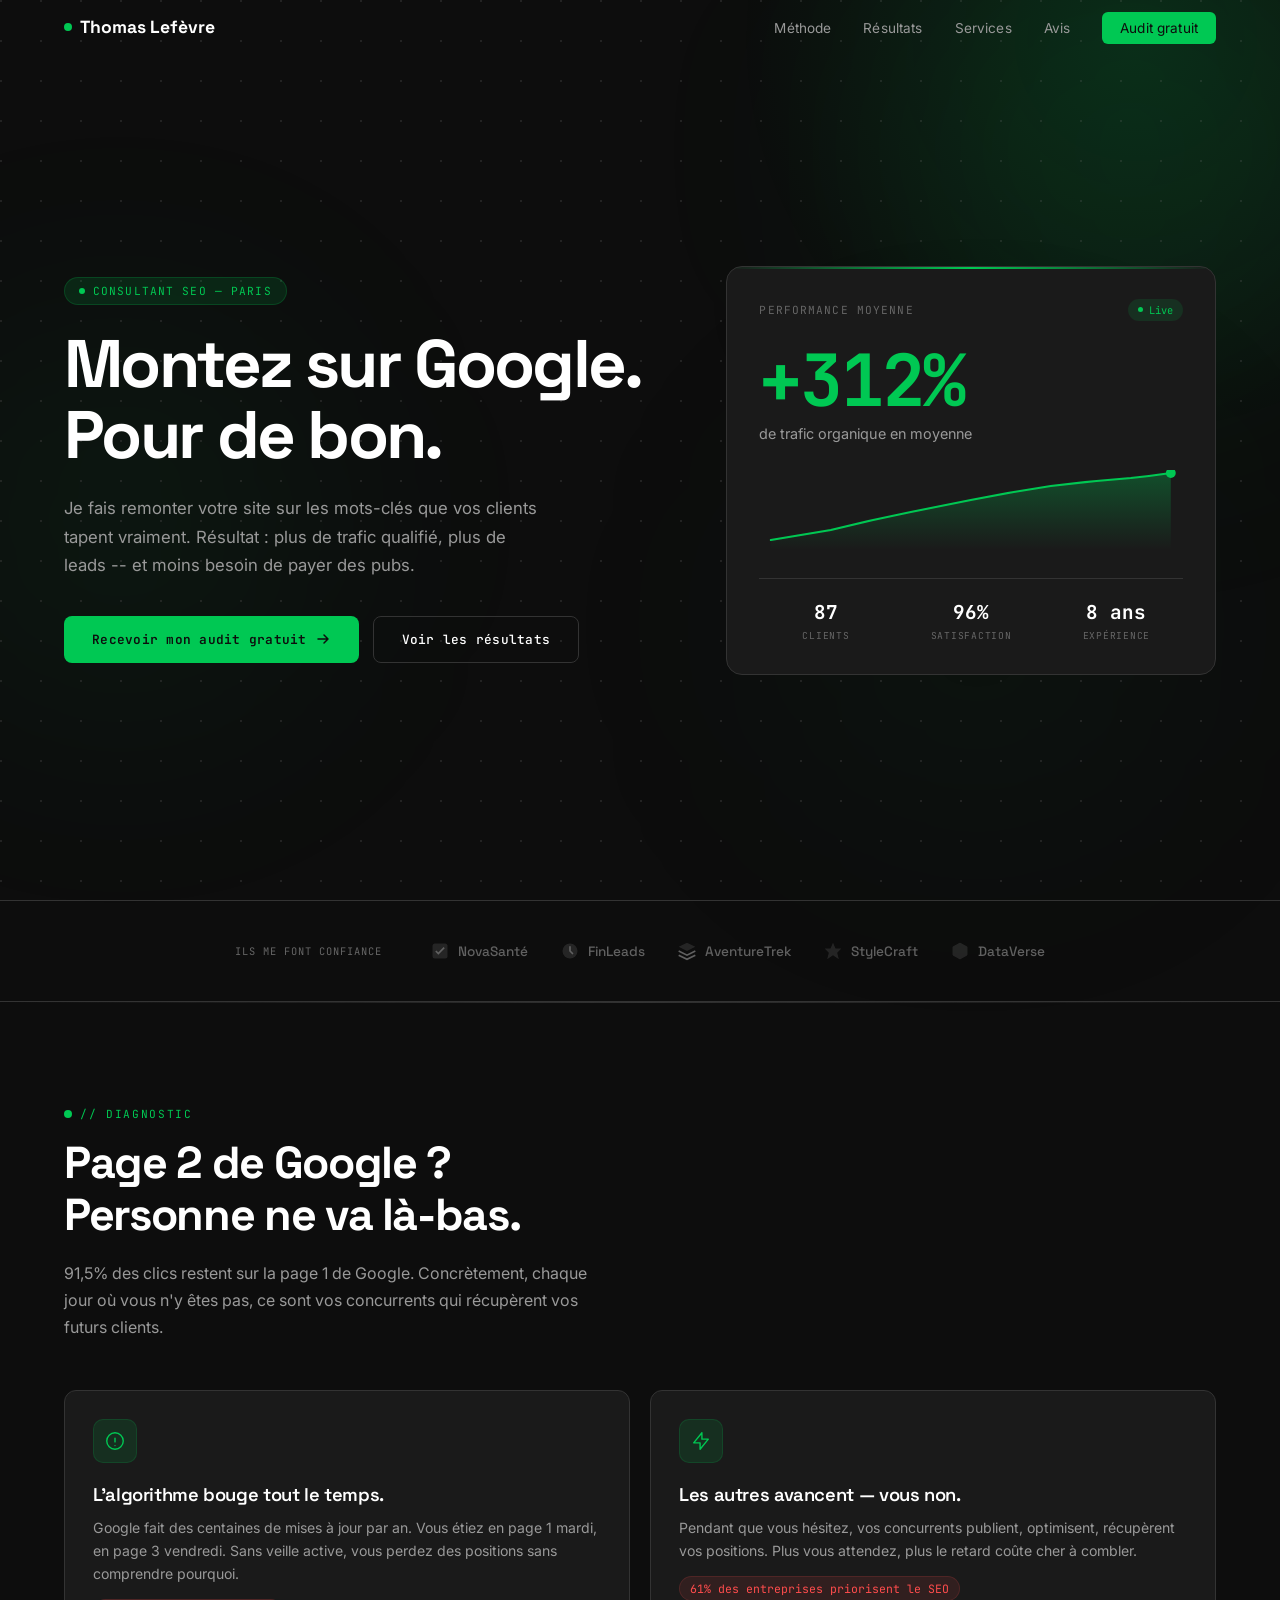
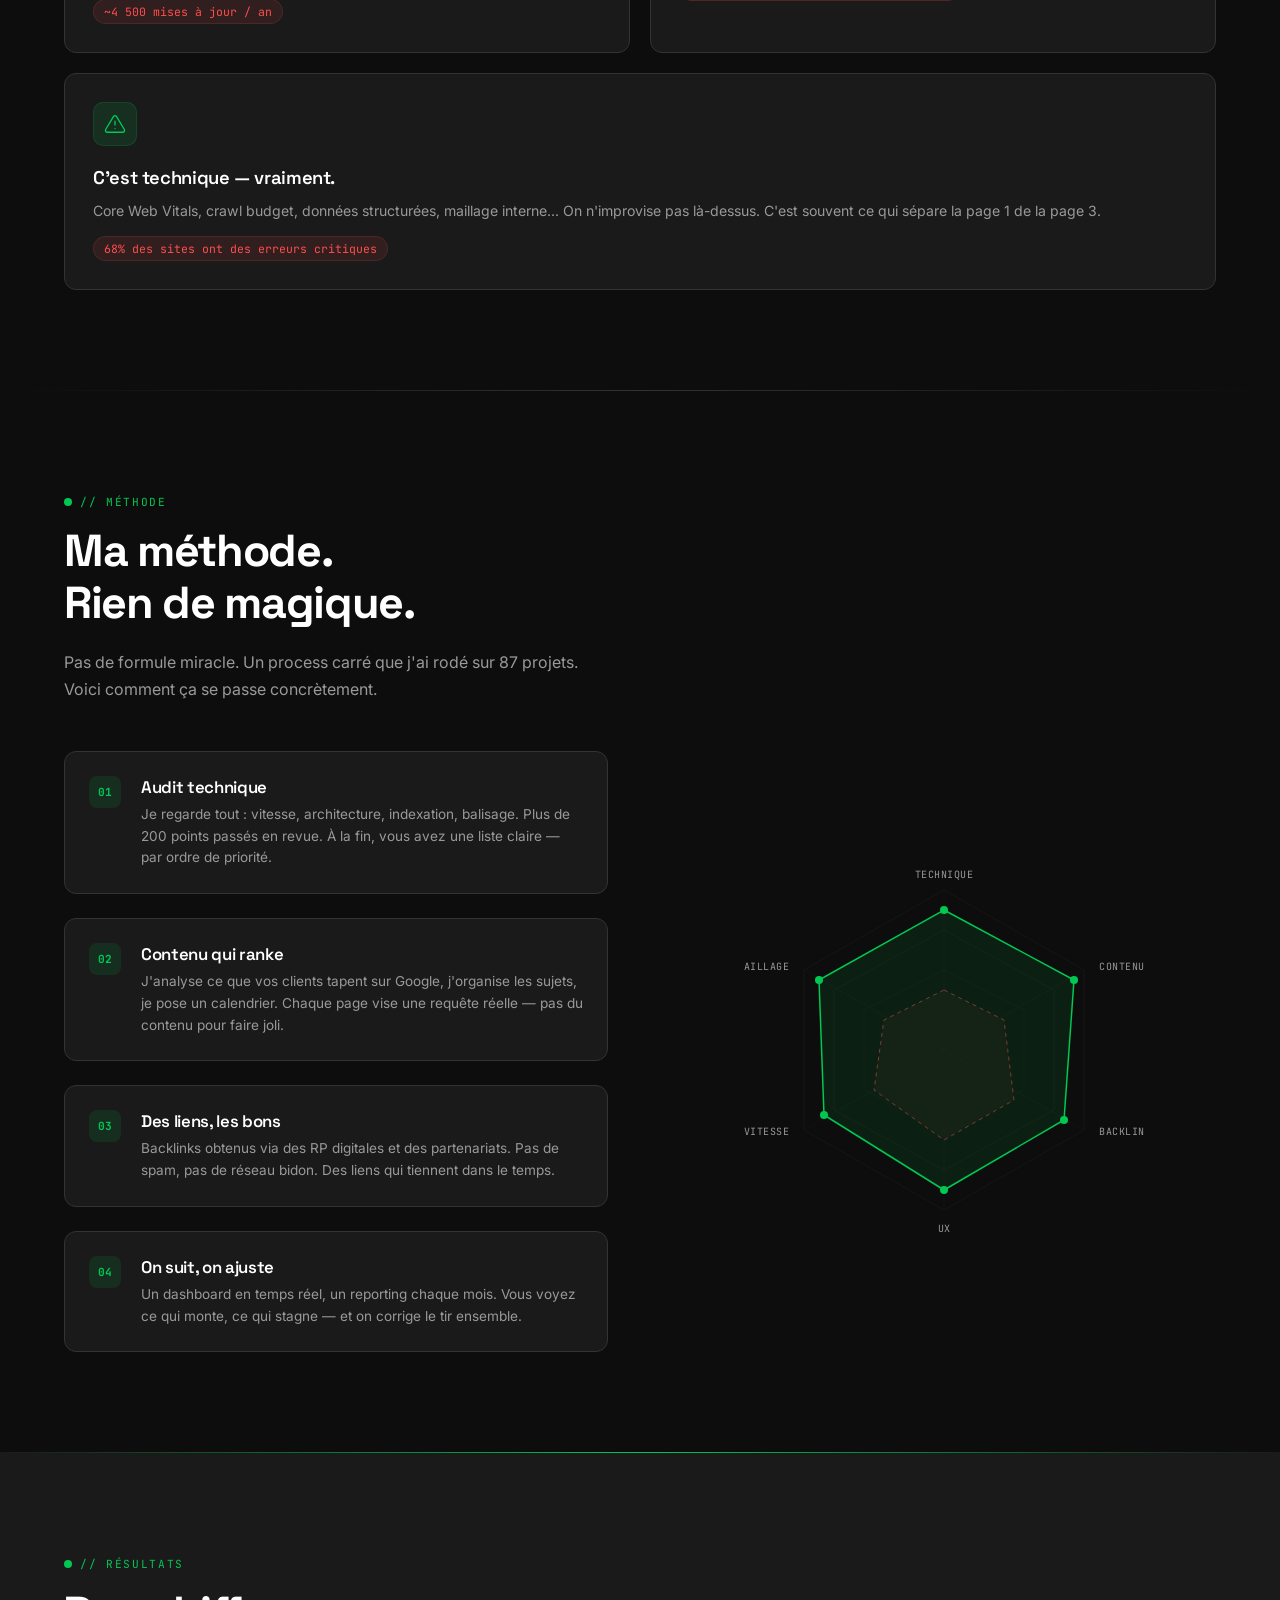
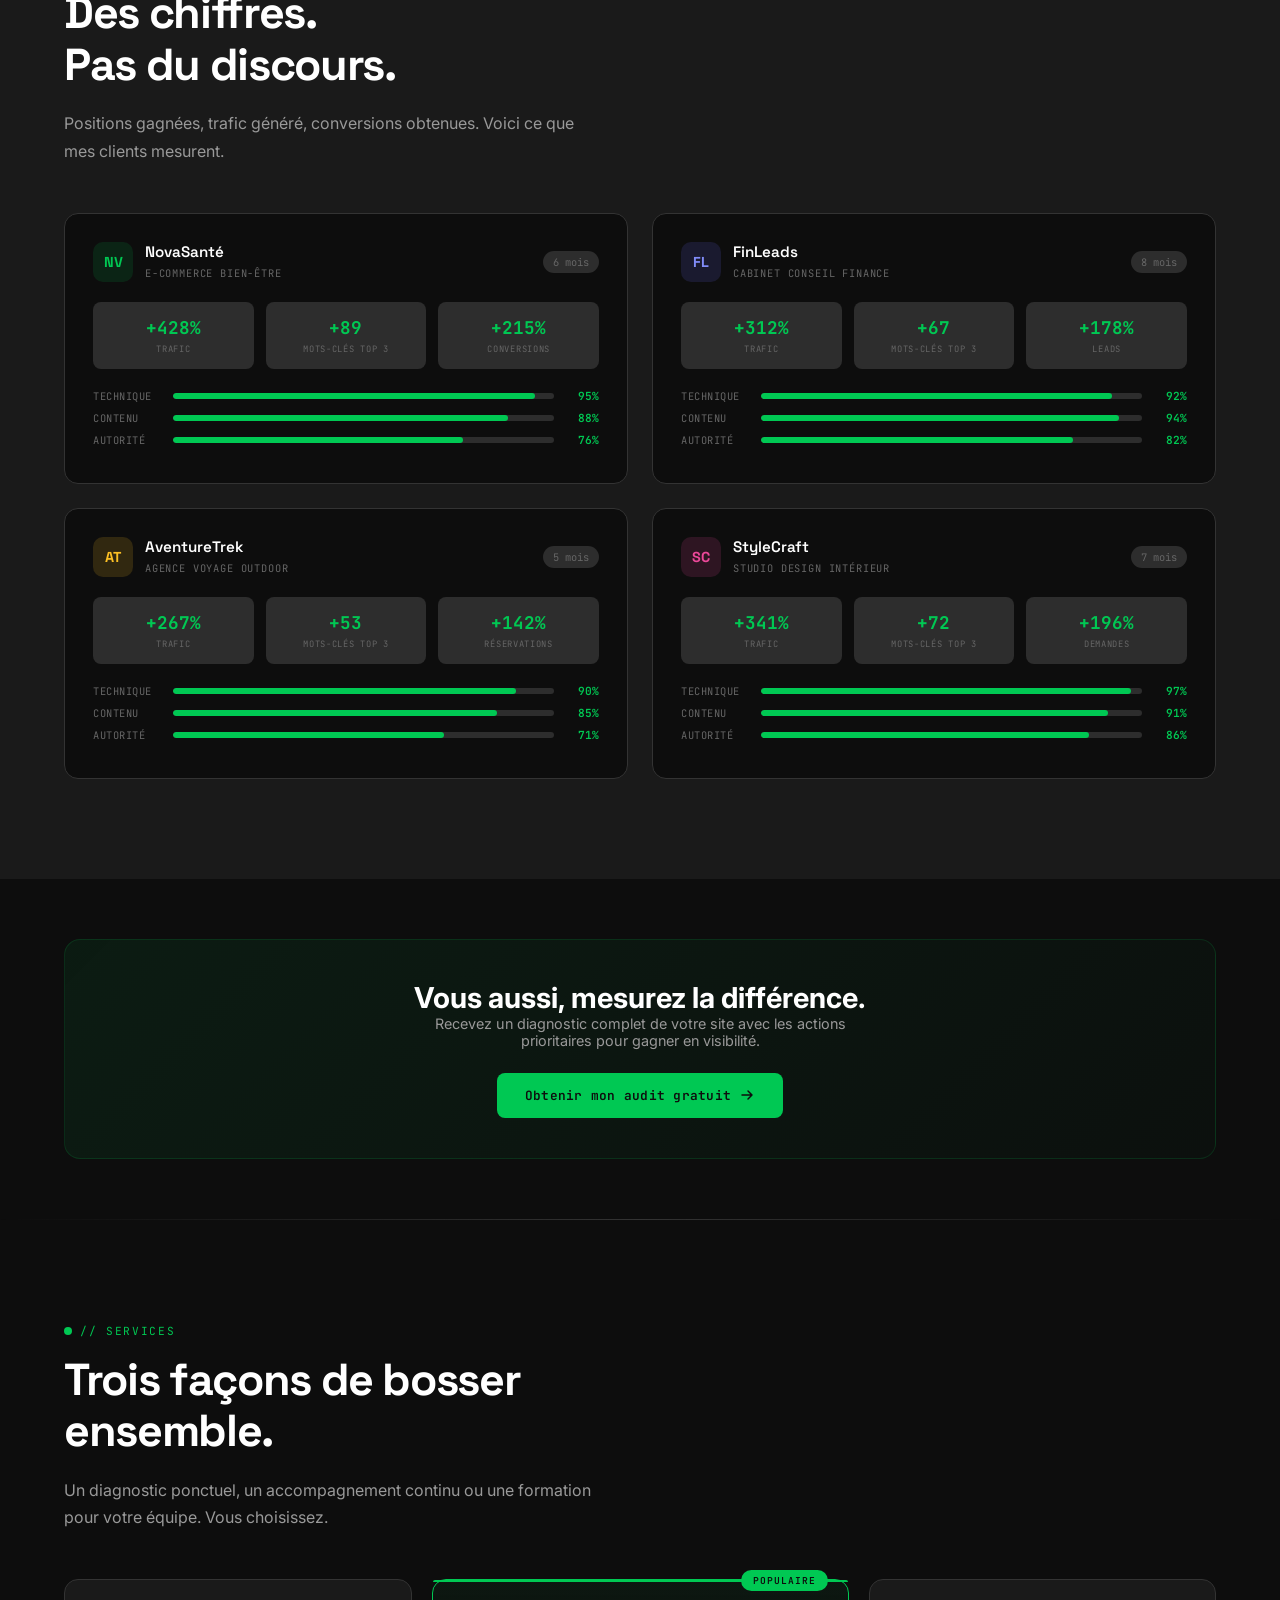
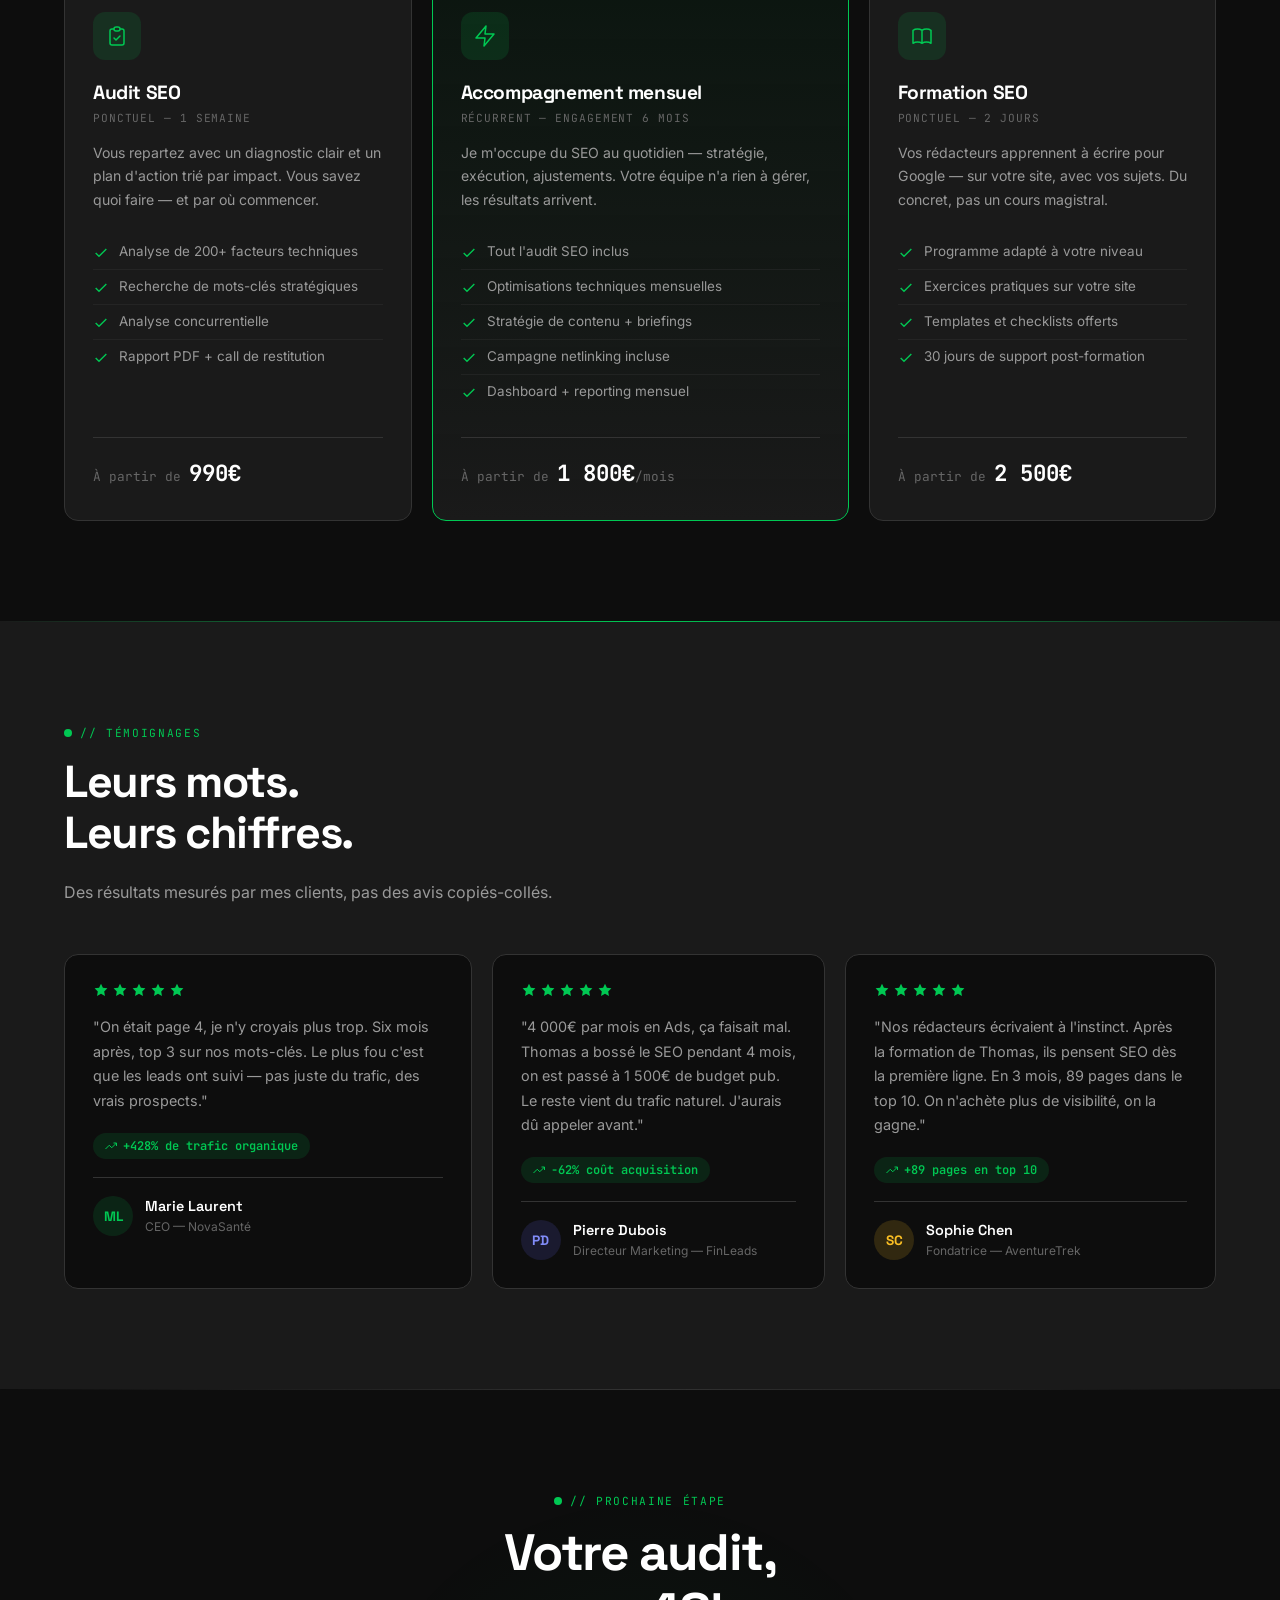
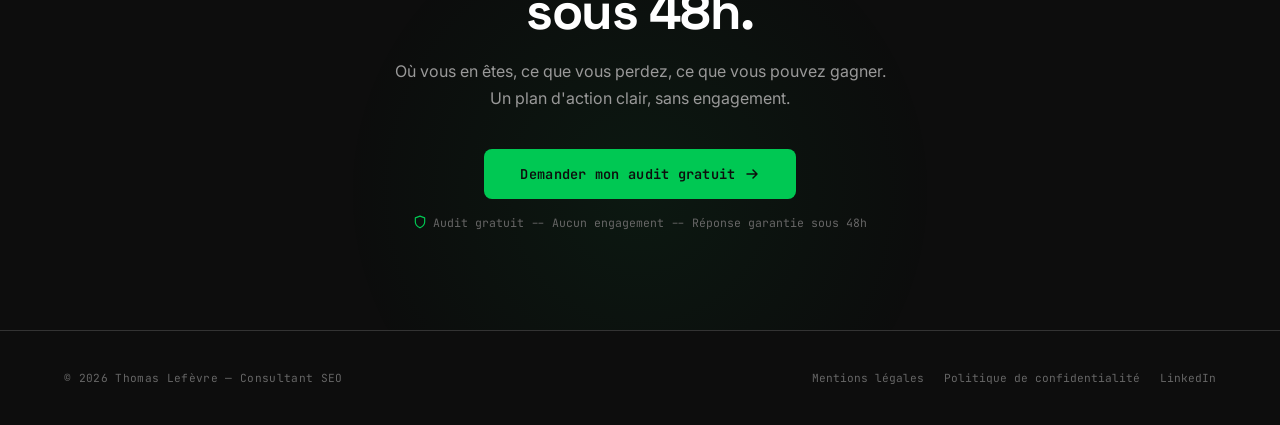
==== commit 4e70a299: "refactor: separate HTML, CSS and JS into dedicated files Extract inline <style> into style.css and i" ====
--- a/Portfolio-ConsultantSEO/index.html
+++ b/Portfolio-ConsultantSEO/index.html
@@ -57,1486 +57,7 @@
     <link rel="preconnect" href="https://fonts.googleapis.com">
     <link rel="preconnect" href="https://fonts.gstatic.com" crossorigin>
     <link href="https://fonts.googleapis.com/css2?family=Space+Grotesk:wght@400;500;600;700&family=JetBrains+Mono:wght@400;500;600;700&family=Inter:wght@300;400;500;600&display=swap" rel="stylesheet">
-    <style>
-        /* ========== RESET & VARIABLES ========== */
-        *, *::before, *::after { margin: 0; padding: 0; box-sizing: border-box; }
-
-        :root {
-            --black: #0D0D0D;
-            --white: #FFFFFF;
-            --green: #00C853;
-            --green-muted: #00b84a;
-            --green-dim: rgba(0, 200, 83, 0.12);
-            --green-glow: rgba(0, 200, 83, 0.3);
-            --grey: #2D2D2D;
-            --grey-light: #1A1A1A;
-            --grey-border: #333333;
-            --green-dark: #004D25;
-            --text-secondary: #999999;
-            --text-tertiary: #666666;
-            --font-display: 'Space Grotesk', sans-serif;
-            --font-mono: 'JetBrains Mono', monospace;
-            --font-body: 'Inter', sans-serif;
-            --ease-out-expo: cubic-bezier(0.16, 1, 0.3, 1);
-            --ease-out-back: cubic-bezier(0.34, 1.56, 0.64, 1);
-        }
-
-        html {
-            scroll-behavior: smooth;
-            font-size: 16px;
-            color-scheme: dark;
-        }
-
-        /* Respect reduced motion preference */
-        @media (prefers-reduced-motion: reduce) {
-            *, *::before, *::after {
-                animation-duration: 0.01ms !important;
-                animation-iteration-count: 1 !important;
-                transition-duration: 0.01ms !important;
-                scroll-behavior: auto !important;
-            }
-        }
-
-        body {
-            font-family: var(--font-body);
-            background: var(--black);
-            color: var(--white);
-            overflow-x: hidden;
-            -webkit-font-smoothing: antialiased;
-            -moz-osx-font-smoothing: grayscale;
-        }
-
-        /* ========== GRID BACKGROUND ========== */
-        .grid-bg {
-            position: fixed;
-            top: 0; left: 0;
-            width: 100%; height: 100%;
-            pointer-events: none;
-            z-index: 0;
-            opacity: 0.55;
-        }
-
-        /* Lueurs ambiantes */
-        .glow {
-            position: fixed;
-            border-radius: 50%;
-            pointer-events: none;
-            z-index: 0;
-            filter: blur(120px);
-        }
-        .glow-1 {
-            width: 500px; height: 500px;
-            top: -100px; right: -100px;
-            background: rgba(0, 200, 83, 0.08);
-        }
-        .glow-2 {
-            width: 400px; height: 400px;
-            bottom: 20%; left: -80px;
-            background: rgba(0, 200, 83, 0.06);
-        }
-        .glow-3 {
-            width: 350px; height: 350px;
-            top: 50%; right: 10%;
-            background: rgba(0, 77, 37, 0.12);
-        }
-
-        /* ========== FOCUS & ACCESSIBILITY ========== */
-        a:focus-visible,
-        button:focus-visible {
-            outline: 2px solid var(--green);
-            outline-offset: 3px;
-            border-radius: 4px;
-        }
-
-        [id] {
-            scroll-margin-top: 80px;
-        }
-
-        .section-title {
-            text-wrap: balance;
-        }
-
-        button, a {
-            touch-action: manipulation;
-        }
-
-        /* ========== UTILITY ========== */
-        .container {
-            max-width: 1200px;
-            margin: 0 auto;
-            padding: 0 24px;
-        }
-
-        section {
-            position: relative;
-            z-index: 1;
-        }
-
-        .section-label {
-            font-family: var(--font-mono);
-            font-size: 0.7rem;
-            letter-spacing: 0.15em;
-            text-transform: uppercase;
-            color: var(--green);
-            display: inline-flex;
-            align-items: center;
-            gap: 8px;
-            margin-bottom: 16px;
-            opacity: 0;
-            transform: translateY(12px);
-            transition: all 0.6s var(--ease-out-expo);
-        }
-
-        .section-label.visible { opacity: 1; transform: translateY(0); }
-
-        .section-label::before {
-            content: '';
-            width: 8px; height: 8px;
-            background: var(--green);
-            border-radius: 50%;
-            display: inline-block;
-            animation: pulse-dot 2s ease-in-out infinite;
-        }
-
-        @keyframes pulse-dot {
-            0%, 100% { opacity: 1; box-shadow: 0 0 0 0 var(--green-glow); }
-            50% { opacity: 0.7; box-shadow: 0 0 0 6px transparent; }
-        }
-
-        .section-title {
-            font-family: var(--font-display);
-            font-size: clamp(1.8rem, 4vw, 2.8rem);
-            font-weight: 700;
-            line-height: 1.15;
-            letter-spacing: -0.03em;
-            margin-bottom: 20px;
-        }
-
-        .section-subtitle {
-            font-size: 1rem;
-            color: var(--text-secondary);
-            line-height: 1.7;
-            max-width: 54ch;
-        }
-
-        .reveal {
-            opacity: 0;
-            transform: translateY(30px);
-            transition: opacity 0.8s var(--ease-out-expo), transform 0.8s var(--ease-out-expo);
-        }
-
-        .reveal.visible {
-            opacity: 1;
-            transform: translateY(0);
-        }
-
-        .reveal-delay-1 { transition-delay: 0.1s; }
-        .reveal-delay-2 { transition-delay: 0.2s; }
-        .reveal-delay-3 { transition-delay: 0.3s; }
-        .reveal-delay-4 { transition-delay: 0.4s; }
-
-        /* ========== NAV ========== */
-        nav {
-            position: fixed;
-            top: 0; left: 0; right: 0;
-            z-index: 100;
-            padding: 16px 0;
-            transition: all 0.4s ease;
-            backdrop-filter: blur(0px);
-        }
-
-        nav.scrolled {
-            background: rgba(13, 13, 13, 0.85);
-            backdrop-filter: blur(20px);
-            -webkit-backdrop-filter: blur(20px);
-            border-bottom: 1px solid var(--grey-border);
-        }
-
-        nav .container {
-            display: flex;
-            align-items: center;
-            justify-content: space-between;
-        }
-
-        .nav-logo {
-            font-family: var(--font-display);
-            font-size: 1.1rem;
-            font-weight: 700;
-            color: var(--white);
-            text-decoration: none;
-            display: flex;
-            align-items: center;
-            gap: 8px;
-        }
-
-        .nav-logo .logo-dot {
-            width: 8px; height: 8px;
-            background: var(--green);
-            border-radius: 50%;
-        }
-
-        .nav-links {
-            display: none;
-            list-style: none;
-            gap: 32px;
-            align-items: center;
-        }
-
-        @media (min-width: 768px) {
-            .nav-links { display: flex; }
-        }
-
-        .nav-links a {
-            font-family: var(--font-body);
-            font-size: 0.85rem;
-            font-weight: 400;
-            color: var(--text-secondary);
-            text-decoration: none;
-            transition: color 0.3s;
-            letter-spacing: 0.01em;
-        }
-
-        .nav-links a:hover { color: var(--white); }
-
-        .nav-cta {
-            font-family: var(--font-mono);
-            font-size: 0.75rem;
-            font-weight: 500;
-            color: var(--black) !important;
-            background: var(--green);
-            padding: 8px 18px;
-            border-radius: 6px;
-            text-decoration: none;
-            transition: all 0.3s;
-            letter-spacing: 0.02em;
-        }
-
-        .nav-cta:hover {
-            background: var(--white);
-            color: var(--black) !important;
-            transform: translateY(-1px);
-        }
-
-        /* ========== HERO ========== */
-        .hero {
-            min-height: 100dvh;
-            display: flex;
-            align-items: center;
-            padding: 120px 0 80px;
-            position: relative;
-            overflow: hidden;
-        }
-
-        .hero::before {
-            content: '';
-            position: absolute;
-            top: -40%;
-            right: -20%;
-            width: 800px;
-            height: 800px;
-            background: radial-gradient(circle, var(--green-dim) 0%, transparent 70%);
-            pointer-events: none;
-            animation: hero-glow 8s ease-in-out infinite alternate;
-        }
-
-        @keyframes hero-glow {
-            0% { opacity: 0.3; transform: translate(0, 0); }
-            100% { opacity: 0.6; transform: translate(-40px, 30px); }
-        }
-
-        .hero-content {
-            position: relative;
-            z-index: 2;
-            width: 100%;
-        }
-
-        .hero-grid {
-            display: grid;
-            grid-template-columns: 1fr;
-            gap: 48px;
-            align-items: center;
-        }
-
-        @media (min-width: 968px) {
-            .hero-grid { grid-template-columns: 1.1fr 0.9fr; gap: 64px; }
-        }
-
-        .hero-badge {
-            display: inline-flex;
-            align-items: center;
-            gap: 8px;
-            font-family: var(--font-mono);
-            font-size: 0.7rem;
-            letter-spacing: 0.1em;
-            text-transform: uppercase;
-            color: var(--green);
-            background: var(--green-dim);
-            border: 1px solid rgba(0, 200, 83, 0.2);
-            padding: 6px 14px;
-            border-radius: 100px;
-            margin-bottom: 24px;
-            opacity: 0;
-            animation: fadeInUp 0.8s var(--ease-out-expo) 0.2s forwards;
-        }
-
-        .hero-badge .badge-dot {
-            width: 6px; height: 6px;
-            background: var(--green);
-            border-radius: 50%;
-            animation: pulse-dot 2s ease-in-out infinite;
-        }
-
-        .hero h1 {
-            font-family: var(--font-display);
-            font-size: clamp(2.4rem, 6vw, 4.2rem);
-            font-weight: 700;
-            line-height: 1.05;
-            letter-spacing: -0.04em;
-            margin-bottom: 24px;
-            opacity: 0;
-            animation: fadeInUp 0.8s var(--ease-out-expo) 0.35s forwards;
-        }
-
-        .hero h1 .highlight {
-            color: var(--green);
-            position: relative;
-        }
-
-        .hero-text {
-            font-size: 1.05rem;
-            color: var(--text-secondary);
-            line-height: 1.7;
-            max-width: 480px;
-            margin-bottom: 36px;
-            opacity: 0;
-            animation: fadeInUp 0.8s var(--ease-out-expo) 0.5s forwards;
-        }
-
-        .hero-ctas {
-            display: flex;
-            flex-wrap: wrap;
-            gap: 14px;
-            opacity: 0;
-            animation: fadeInUp 0.8s var(--ease-out-expo) 0.65s forwards;
-        }
-
-        .btn-primary {
-            display: inline-flex;
-            align-items: center;
-            gap: 8px;
-            font-family: var(--font-mono);
-            font-size: 0.8rem;
-            font-weight: 600;
-            color: var(--black);
-            background: var(--green);
-            padding: 14px 28px;
-            border-radius: 8px;
-            text-decoration: none;
-            border: none;
-            cursor: pointer;
-            transition: all 0.3s var(--ease-out-expo);
-            letter-spacing: 0.02em;
-        }
-
-        .btn-primary:hover {
-            background: var(--white);
-            transform: translateY(-2px);
-            box-shadow: 0 12px 28px rgba(0, 200, 83, 0.12);
-        }
-
-        .btn-primary:active {
-            transform: translateY(0) scale(0.98);
-            box-shadow: none;
-            transition-duration: 0.1s;
-        }
-
-        .btn-secondary {
-            display: inline-flex;
-            align-items: center;
-            gap: 8px;
-            font-family: var(--font-mono);
-            font-size: 0.8rem;
-            font-weight: 500;
-            color: var(--white);
-            background: transparent;
-            border: 1px solid var(--grey-border);
-            padding: 14px 28px;
-            border-radius: 8px;
-            text-decoration: none;
-            cursor: pointer;
-            transition: all 0.3s var(--ease-out-expo);
-            letter-spacing: 0.02em;
-        }
-
-        .btn-secondary:hover {
-            border-color: var(--green);
-            color: var(--green);
-            transform: translateY(-2px);
-        }
-
-        .btn-secondary:active {
-            transform: translateY(0) scale(0.98);
-            transition-duration: 0.1s;
-        }
-
-        /* Hero metric card */
-        .hero-metric-card {
-            background: var(--grey-light);
-            border: 1px solid var(--grey-border);
-            border-radius: 16px;
-            padding: 32px;
-            position: relative;
-            overflow: hidden;
-            opacity: 0;
-            animation: fadeInUp 0.8s var(--ease-out-expo) 0.5s forwards;
-        }
-
-        .hero-metric-card::before {
-            content: '';
-            position: absolute;
-            top: 0; left: 0; right: 0;
-            height: 2px;
-            background: linear-gradient(90deg, transparent, var(--green), transparent);
-        }
-
-        .metric-header {
-            display: flex;
-            align-items: center;
-            justify-content: space-between;
-            margin-bottom: 24px;
-        }
-
-        .metric-header-label {
-            font-family: var(--font-mono);
-            font-size: 0.7rem;
-            letter-spacing: 0.1em;
-            text-transform: uppercase;
-            color: var(--text-tertiary);
-        }
-
-        .metric-live-badge {
-            display: inline-flex;
-            align-items: center;
-            gap: 6px;
-            font-family: var(--font-mono);
-            font-size: 0.65rem;
-            color: var(--green);
-            background: var(--green-dim);
-            padding: 4px 10px;
-            border-radius: 100px;
-        }
-
-        .metric-live-badge::before {
-            content: '';
-            width: 5px; height: 5px;
-            background: var(--green);
-            border-radius: 50%;
-            animation: pulse-dot 1.5s ease-in-out infinite;
-        }
-
-        .hero-big-number {
-            font-family: var(--font-mono);
-            font-size: clamp(3rem, 8vw, 4.5rem);
-            font-weight: 700;
-            color: var(--green);
-            line-height: 1;
-            margin-bottom: 8px;
-            letter-spacing: -0.03em;
-            font-variant-numeric: tabular-nums;
-        }
-
-        .hero-big-label {
-            font-family: var(--font-body);
-            font-size: 0.9rem;
-            color: var(--text-secondary);
-            margin-bottom: 28px;
-        }
-
-        .mini-chart {
-            width: 100%;
-            height: 80px;
-            margin-bottom: 24px;
-        }
-
-        .hero-mini-stats {
-            display: grid;
-            grid-template-columns: repeat(3, 1fr);
-            gap: 12px;
-            border-top: 1px solid var(--grey-border);
-            padding-top: 20px;
-        }
-
-        .mini-stat {
-            text-align: center;
-        }
-
-        .mini-stat-value {
-            font-family: var(--font-mono);
-            font-size: 1.2rem;
-            font-weight: 700;
-            color: var(--white);
-            display: block;
-            font-variant-numeric: tabular-nums;
-        }
-
-        .mini-stat-label {
-            font-family: var(--font-mono);
-            font-size: 0.6rem;
-            letter-spacing: 0.08em;
-            text-transform: uppercase;
-            color: var(--text-tertiary);
-            margin-top: 4px;
-            display: block;
-        }
-
-        @keyframes fadeInUp {
-            from { opacity: 0; transform: translateY(25px); }
-            to { opacity: 1; transform: translateY(0); }
-        }
-
-        /* ========== PROBLEM SECTION ========== */
-        .problem {
-            padding: 100px 0;
-            position: relative;
-        }
-
-        .problem::before {
-            content: '';
-            position: absolute;
-            top: 0; left: 0; right: 0;
-            height: 1px;
-            background: linear-gradient(90deg, transparent, var(--grey-border), transparent);
-        }
-
-        .problem-grid {
-            display: grid;
-            grid-template-columns: 1fr;
-            gap: 20px;
-            margin-top: 48px;
-        }
-
-        @media (min-width: 768px) {
-            .problem-grid {
-                grid-template-columns: 1fr 1fr;
-            }
-            .problem-grid .problem-card:last-child {
-                grid-column: 1 / -1;
-            }
-        }
-
-        .problem-card {
-            background: var(--grey-light);
-            border: 1px solid var(--grey-border);
-            border-radius: 12px;
-            padding: 28px;
-            position: relative;
-            transition: all 0.4s var(--ease-out-expo);
-        }
-
-        .problem-card:hover {
-            border-color: rgba(0, 200, 83, 0.3);
-            transform: translateY(-4px);
-        }
-
-        .problem-card-icon {
-            width: 44px; height: 44px;
-            background: var(--green-dim);
-            border: 1px solid rgba(0, 200, 83, 0.15);
-            border-radius: 10px;
-            display: flex;
-            align-items: center;
-            justify-content: center;
-            margin-bottom: 20px;
-        }
-
-        .problem-card-icon svg {
-            width: 22px; height: 22px;
-            stroke: var(--green);
-            fill: none;
-            stroke-width: 1.5;
-        }
-
-        .problem-card h3 {
-            font-family: var(--font-display);
-            font-size: 1.15rem;
-            font-weight: 600;
-            margin-bottom: 10px;
-            letter-spacing: -0.02em;
-        }
-
-        .problem-card p {
-            font-size: 0.88rem;
-            color: var(--text-secondary);
-            line-height: 1.65;
-        }
-
-        .problem-stat {
-            font-family: var(--font-mono);
-            font-size: 0.72rem;
-            color: #ff4d4d;
-            background: rgba(255, 77, 77, 0.1);
-            border: 1px solid rgba(255, 77, 77, 0.15);
-            padding: 4px 10px;
-            border-radius: 100px;
-            display: inline-block;
-            margin-top: 14px;
-        }
-
-        /* ========== SOLUTION ========== */
-        .solution {
-            padding: 100px 0;
-            position: relative;
-        }
-
-        .solution::before {
-            content: '';
-            position: absolute;
-            top: 0; left: 0; right: 0;
-            height: 1px;
-            background: linear-gradient(90deg, transparent, var(--grey-border), transparent);
-        }
-
-        .solution-layout {
-            display: grid;
-            grid-template-columns: 1fr;
-            gap: 48px;
-            margin-top: 48px;
-        }
-
-        @media (min-width: 768px) {
-            .solution-layout { grid-template-columns: 1fr 1fr; gap: 64px; }
-        }
-
-        .solution-steps {
-            display: flex;
-            flex-direction: column;
-            gap: 24px;
-        }
-
-        .solution-step {
-            display: flex;
-            gap: 20px;
-            padding: 24px;
-            background: var(--grey-light);
-            border: 1px solid var(--grey-border);
-            border-radius: 12px;
-            transition: all 0.4s var(--ease-out-expo);
-            cursor: default;
-        }
-
-        .solution-step:hover {
-            border-color: var(--green);
-            background: rgba(0, 200, 83, 0.03);
-        }
-
-        .step-number {
-            font-family: var(--font-mono);
-            font-size: 0.7rem;
-            font-weight: 700;
-            color: var(--green);
-            background: var(--green-dim);
-            width: 32px; height: 32px;
-            border-radius: 8px;
-            display: flex;
-            align-items: center;
-            justify-content: center;
-            flex-shrink: 0;
-        }
-
-        .step-content h3 {
-            font-family: var(--font-display);
-            font-size: 1.05rem;
-            font-weight: 600;
-            margin-bottom: 6px;
-            letter-spacing: -0.02em;
-        }
-
-        .step-content p {
-            font-size: 0.85rem;
-            color: var(--text-secondary);
-            line-height: 1.6;
-        }
-
-        .solution-visual {
-            display: flex;
-            align-items: center;
-            justify-content: center;
-        }
-
-        .radar-chart-container {
-            width: 100%;
-            max-width: 400px;
-            aspect-ratio: 1;
-            position: relative;
-        }
-
-        /* ========== RESULTS ========== */
-        .results {
-            padding: 100px 0;
-            position: relative;
-            background: var(--grey-light);
-        }
-
-        .results::before {
-            content: '';
-            position: absolute;
-            top: 0; left: 0; right: 0;
-            height: 1px;
-            background: linear-gradient(90deg, transparent, var(--green), transparent);
-        }
-
-        .results-grid {
-            display: grid;
-            grid-template-columns: 1fr;
-            gap: 24px;
-            margin-top: 48px;
-        }
-
-        @media (min-width: 768px) {
-            .results-grid { grid-template-columns: repeat(2, 1fr); }
-        }
-
-        .result-card {
-            background: var(--black);
-            border: 1px solid var(--grey-border);
-            border-radius: 14px;
-            padding: 28px;
-            position: relative;
-            overflow: hidden;
-            transition: all 0.4s var(--ease-out-expo);
-        }
-
-        .result-card:hover {
-            border-color: rgba(0, 200, 83, 0.3);
-            transform: translateY(-3px);
-        }
-
-        .result-card-header {
-            display: flex;
-            align-items: center;
-            justify-content: space-between;
-            margin-bottom: 20px;
-        }
-
-        .result-client {
-            display: flex;
-            align-items: center;
-            gap: 12px;
-        }
-
-        .result-avatar {
-            width: 40px; height: 40px;
-            border-radius: 10px;
-            display: flex;
-            align-items: center;
-            justify-content: center;
-            font-family: var(--font-display);
-            font-size: 0.9rem;
-            font-weight: 700;
-        }
-
-        .result-client-info h4 {
-            font-family: var(--font-display);
-            font-size: 0.95rem;
-            font-weight: 600;
-        }
-
-        .result-client-info span {
-            font-family: var(--font-mono);
-            font-size: 0.65rem;
-            color: var(--text-tertiary);
-            text-transform: uppercase;
-            letter-spacing: 0.08em;
-        }
-
-        .result-duration {
-            font-family: var(--font-mono);
-            font-size: 0.65rem;
-            color: var(--text-tertiary);
-            background: var(--grey);
-            padding: 4px 10px;
-            border-radius: 100px;
-        }
-
-        .result-metrics {
-            display: grid;
-            grid-template-columns: repeat(3, 1fr);
-            gap: 12px;
-            margin-bottom: 20px;
-        }
-
-        .result-metric {
-            text-align: center;
-            padding: 14px 8px;
-            background: var(--grey);
-            border-radius: 8px;
-        }
-
-        .result-metric-value {
-            font-family: var(--font-mono);
-            font-size: 1.1rem;
-            font-weight: 700;
-            color: var(--green);
-            display: block;
-            font-variant-numeric: tabular-nums;
-        }
-
-        .result-metric-label {
-            font-family: var(--font-mono);
-            font-size: 0.55rem;
-            letter-spacing: 0.08em;
-            text-transform: uppercase;
-            color: var(--text-tertiary);
-            margin-top: 4px;
-            display: block;
-        }
-
-        .result-bar-chart {
-            display: flex;
-            align-items: flex-end;
-            gap: 6px;
-            height: 50px;
-            margin-top: 6px;
-        }
-
-        .result-bar {
-            flex: 1;
-            border-radius: 3px 3px 0 0;
-            transition: height 1s var(--ease-out-expo);
-        }
-
-        .result-bar.before { background: var(--grey-border); }
-        .result-bar.after { background: var(--green); }
-
-        .result-bar-legend {
-            display: flex;
-            align-items: center;
-            gap: 16px;
-            margin-top: 10px;
-        }
-
-        .result-bar-legend span {
-            display: flex;
-            align-items: center;
-            gap: 6px;
-            font-family: var(--font-mono);
-            font-size: 0.6rem;
-            color: var(--text-tertiary);
-            text-transform: uppercase;
-            letter-spacing: 0.05em;
-        }
-
-        .result-bar-legend span::before {
-            content: '';
-            width: 8px; height: 8px;
-            border-radius: 2px;
-            display: inline-block;
-        }
-
-        .result-bar-legend span.legend-before::before { background: var(--grey-border); }
-        .result-bar-legend span.legend-after::before { background: var(--green); }
-
-        /* ========== SERVICES ========== */
-        .services {
-            padding: 100px 0;
-            position: relative;
-        }
-
-        .services::before {
-            content: '';
-            position: absolute;
-            top: 0; left: 0; right: 0;
-            height: 1px;
-            background: linear-gradient(90deg, transparent, var(--grey-border), transparent);
-        }
-
-        .services-grid {
-            display: grid;
-            grid-template-columns: 1fr;
-            gap: 20px;
-            margin-top: 48px;
-        }
-
-        @media (min-width: 768px) {
-            .services-grid {
-                grid-template-columns: 1fr 1.2fr 1fr;
-            }
-        }
-
-        .service-card {
-            background: var(--grey-light);
-            border: 1px solid var(--grey-border);
-            border-radius: 14px;
-            padding: 32px 28px;
-            position: relative;
-            transition: all 0.4s var(--ease-out-expo);
-            display: flex;
-            flex-direction: column;
-        }
-
-        .service-card:hover {
-            border-color: var(--green);
-            transform: translateY(-4px);
-        }
-
-        .service-card.featured {
-            border-color: var(--green);
-            background: linear-gradient(to bottom, rgba(0, 200, 83, 0.05), var(--grey-light));
-        }
-
-        .service-card.featured::before {
-            content: '';
-            position: absolute;
-            top: 0; left: 0; right: 0;
-            height: 2px;
-            background: var(--green);
-            border-radius: 14px 14px 0 0;
-        }
-
-        .service-popular {
-            position: absolute;
-            top: -10px;
-            right: 20px;
-            font-family: var(--font-mono);
-            font-size: 0.6rem;
-            font-weight: 600;
-            letter-spacing: 0.1em;
-            text-transform: uppercase;
-            color: var(--black);
-            background: var(--green);
-            padding: 4px 12px;
-            border-radius: 100px;
-        }
-
-        .service-icon {
-            width: 48px; height: 48px;
-            background: var(--green-dim);
-            border-radius: 12px;
-            display: flex;
-            align-items: center;
-            justify-content: center;
-            margin-bottom: 20px;
-        }
-
-        .service-icon svg {
-            width: 24px; height: 24px;
-            stroke: var(--green);
-            fill: none;
-            stroke-width: 1.5;
-        }
-
-        .service-card h3 {
-            font-family: var(--font-display);
-            font-size: 1.2rem;
-            font-weight: 700;
-            margin-bottom: 6px;
-            letter-spacing: -0.02em;
-        }
-
-        .service-card .service-subtitle {
-            font-family: var(--font-mono);
-            font-size: 0.7rem;
-            color: var(--text-tertiary);
-            text-transform: uppercase;
-            letter-spacing: 0.08em;
-            margin-bottom: 16px;
-        }
-
-        .service-card p {
-            font-size: 0.88rem;
-            color: var(--text-secondary);
-            line-height: 1.65;
-            margin-bottom: 24px;
-        }
-
-        .service-features {
-            list-style: none;
-            margin-bottom: 28px;
-            flex: 1;
-        }
-
-        .service-features li {
-            display: flex;
-            align-items: flex-start;
-            gap: 10px;
-            font-size: 0.84rem;
-            color: var(--text-secondary);
-            padding: 8px 0;
-            border-bottom: 1px solid rgba(51, 51, 51, 0.4);
-        }
-
-        .service-features li:last-child { border-bottom: none; }
-
-        .service-features li svg {
-            width: 16px; height: 16px;
-            stroke: var(--green);
-            fill: none;
-            stroke-width: 2;
-            flex-shrink: 0;
-            margin-top: 2px;
-        }
-
-        .service-price {
-            font-family: var(--font-mono);
-            font-size: 0.8rem;
-            color: var(--text-tertiary);
-            margin-top: auto;
-            padding-top: 20px;
-            border-top: 1px solid var(--grey-border);
-        }
-
-        .service-price strong {
-            font-size: 1.4rem;
-            font-weight: 700;
-            color: var(--white);
-        }
-
-        /* ========== TESTIMONIALS ========== */
-        .testimonials {
-            padding: 100px 0;
-            position: relative;
-            background: var(--grey-light);
-        }
-
-        .testimonials::before {
-            content: '';
-            position: absolute;
-            top: 0; left: 0; right: 0;
-            height: 1px;
-            background: linear-gradient(90deg, transparent, var(--green), transparent);
-        }
-
-        .testimonials-grid {
-            display: grid;
-            grid-template-columns: 1fr;
-            gap: 20px;
-            margin-top: 48px;
-        }
-
-        @media (min-width: 768px) {
-            .testimonials-grid {
-                grid-template-columns: 1.1fr 0.9fr 1fr;
-            }
-        }
-
-        .testimonial-card {
-            background: var(--black);
-            border: 1px solid var(--grey-border);
-            border-radius: 14px;
-            padding: 28px;
-            transition: all 0.4s var(--ease-out-expo);
-        }
-
-        .testimonial-card:hover {
-            border-color: rgba(0, 200, 83, 0.3);
-            transform: translateY(-3px);
-        }
-
-        .testimonial-stars {
-            display: flex;
-            gap: 3px;
-            margin-bottom: 16px;
-        }
-
-        .testimonial-stars svg {
-            width: 16px; height: 16px;
-            fill: var(--green);
-        }
-
-        .testimonial-card blockquote {
-            font-size: 0.9rem;
-            color: var(--text-secondary);
-            line-height: 1.7;
-            margin-bottom: 20px;
-            font-style: normal;
-        }
-
-        .testimonial-metric {
-            display: inline-flex;
-            align-items: center;
-            gap: 6px;
-            font-family: var(--font-mono);
-            font-size: 0.75rem;
-            font-weight: 600;
-            color: var(--green);
-            background: var(--green-dim);
-            padding: 5px 12px;
-            border-radius: 100px;
-            margin-bottom: 18px;
-        }
-
-        .testimonial-author {
-            display: flex;
-            align-items: center;
-            gap: 12px;
-            padding-top: 18px;
-            border-top: 1px solid var(--grey-border);
-        }
-
-        .testimonial-avatar {
-            width: 40px; height: 40px;
-            border-radius: 50%;
-            display: flex;
-            align-items: center;
-            justify-content: center;
-            font-family: var(--font-display);
-            font-size: 0.85rem;
-            font-weight: 700;
-            color: var(--white);
-        }
-
-        .testimonial-author-info h5 {
-            font-family: var(--font-display);
-            font-size: 0.9rem;
-            font-weight: 600;
-        }
-
-        .testimonial-author-info span {
-            font-size: 0.75rem;
-            color: var(--text-tertiary);
-        }
-
-        /* ========== FINAL CTA ========== */
-        .final-cta {
-            padding: 100px 0;
-            text-align: center;
-            position: relative;
-            overflow: hidden;
-        }
-
-        .final-cta::before {
-            content: '';
-            position: absolute;
-            top: 0; left: 0; right: 0;
-            height: 1px;
-            background: linear-gradient(90deg, transparent, var(--grey-border), transparent);
-        }
-
-        .final-cta::after {
-            content: '';
-            position: absolute;
-            bottom: -30%;
-            left: 50%;
-            transform: translateX(-50%);
-            width: 600px;
-            height: 600px;
-            background: radial-gradient(circle, var(--green-dim) 0%, transparent 70%);
-            pointer-events: none;
-            opacity: 0.5;
-        }
-
-        .cta-content {
-            position: relative;
-            z-index: 2;
-        }
-
-        .final-cta .section-title {
-            font-size: clamp(2rem, 5vw, 3.2rem);
-            max-width: 700px;
-            margin: 0 auto 16px;
-        }
-
-        .final-cta .section-subtitle {
-            max-width: 500px;
-            margin: 0 auto 36px;
-        }
-
-        .cta-guarantee {
-            font-family: var(--font-mono);
-            font-size: 0.72rem;
-            color: var(--text-tertiary);
-            margin-top: 16px;
-            display: flex;
-            align-items: center;
-            justify-content: center;
-            gap: 6px;
-        }
-
-        .cta-guarantee svg {
-            width: 14px; height: 14px;
-            stroke: var(--green);
-            fill: none;
-            stroke-width: 2;
-        }
-
-        /* ========== FOOTER ========== */
-        footer {
-            padding: 40px 0;
-            border-top: 1px solid var(--grey-border);
-            position: relative;
-            z-index: 1;
-        }
-
-        .footer-content {
-            display: flex;
-            flex-direction: column;
-            align-items: center;
-            gap: 16px;
-            text-align: center;
-        }
-
-        @media (min-width: 768px) {
-            .footer-content {
-                flex-direction: row;
-                justify-content: space-between;
-                text-align: left;
-            }
-        }
-
-        .footer-content p {
-            font-family: var(--font-mono);
-            font-size: 0.7rem;
-            color: var(--text-tertiary);
-            letter-spacing: 0.03em;
-        }
-
-        .footer-links {
-            display: flex;
-            gap: 20px;
-        }
-
-        .footer-links a {
-            font-family: var(--font-mono);
-            font-size: 0.7rem;
-            color: var(--text-tertiary);
-            text-decoration: none;
-            transition: color 0.3s;
-        }
-
-        .footer-links a:hover { color: var(--green); }
-
-        /* ========== MOBILE NAV ========== */
-        .mobile-menu-btn {
-            display: flex;
-            flex-direction: column;
-            gap: 5px;
-            background: none;
-            border: none;
-            cursor: pointer;
-            padding: 4px;
-        }
-
-        @media (min-width: 768px) {
-            .mobile-menu-btn { display: none; }
-        }
-
-        .mobile-menu-btn span {
-            width: 20px; height: 1.5px;
-            background: var(--white);
-            transition: all 0.3s;
-        }
-
-        .mobile-nav {
-            display: none;
-            position: fixed;
-            top: 0; left: 0; right: 0; bottom: 0;
-            background: rgba(13, 13, 13, 0.97);
-            z-index: 99;
-            flex-direction: column;
-            align-items: center;
-            justify-content: center;
-            gap: 28px;
-            backdrop-filter: blur(20px);
-            -webkit-backdrop-filter: blur(20px);
-            overscroll-behavior: contain;
-        }
-
-        .mobile-nav.active { display: flex; }
-
-        .mobile-nav a {
-            font-family: var(--font-display);
-            font-size: 1.4rem;
-            font-weight: 600;
-            color: var(--white);
-            text-decoration: none;
-            transition: color 0.3s;
-        }
-
-        .mobile-nav a:hover { color: var(--green); }
-
-        .mobile-nav-close {
-            position: absolute;
-            top: 20px; right: 24px;
-            background: none;
-            border: none;
-            cursor: pointer;
-            color: var(--white);
-            font-size: 1.5rem;
-        }
-
-        /* ========== SOCIAL PROOF BAR ========== */
-        .social-proof-bar {
-            padding: 40px 0;
-            border-top: 1px solid var(--grey-border);
-            border-bottom: 1px solid var(--grey-border);
-            position: relative;
-            z-index: 1;
-        }
-
-        .proof-bar-content {
-            display: flex;
-            flex-direction: column;
-            align-items: center;
-            gap: 20px;
-            text-align: center;
-        }
-
-        @media (min-width: 768px) {
-            .proof-bar-content {
-                flex-direction: row;
-                justify-content: center;
-                gap: 48px;
-            }
-        }
-
-        .proof-bar-label {
-            font-family: var(--font-mono);
-            font-size: 0.65rem;
-            letter-spacing: 0.1em;
-            text-transform: uppercase;
-            color: var(--text-tertiary);
-            white-space: nowrap;
-        }
-
-        .proof-bar-items {
-            display: flex;
-            flex-wrap: wrap;
-            justify-content: center;
-            gap: 32px;
-            align-items: center;
-        }
-
-        .proof-item {
-            display: flex;
-            align-items: center;
-            gap: 8px;
-            font-family: var(--font-display);
-            font-size: 0.85rem;
-            font-weight: 500;
-            color: var(--text-secondary);
-            opacity: 0.6;
-            transition: opacity 0.3s;
-        }
-
-        .proof-item:hover { opacity: 1; }
-
-        .proof-item svg {
-            width: 20px; height: 20px;
-            fill: var(--text-tertiary);
-        }
-
-        /* ========== STICKY MOBILE CTA ========== */
-        .sticky-mobile-cta {
-            display: none;
-            position: fixed;
-            bottom: 0;
-            left: 0;
-            right: 0;
-            z-index: 90;
-            padding: 12px 16px calc(12px + env(safe-area-inset-bottom));
-            background: rgba(13, 13, 13, 0.95);
-            backdrop-filter: blur(20px);
-            -webkit-backdrop-filter: blur(20px);
-            border-top: 1px solid var(--grey-border);
-            transform: translateY(100%);
-            transition: transform 0.4s var(--ease-out-expo);
-        }
-
-        .sticky-mobile-cta.visible {
-            transform: translateY(0);
-        }
-
-        @media (max-width: 767px) {
-            .sticky-mobile-cta { display: block; }
-        }
-
-        .sticky-mobile-cta .btn-primary {
-            width: 100%;
-            justify-content: center;
-            padding: 14px;
-        }
-
-        /* ========== MID-PAGE CTA ========== */
-        .mid-cta {
-            padding: 60px 0;
-            text-align: center;
-            position: relative;
-            z-index: 1;
-        }
-
-        .mid-cta-inner {
-            background: linear-gradient(135deg, rgba(0, 200, 83, 0.08), rgba(0, 200, 83, 0.02));
-            border: 1px solid rgba(0, 200, 83, 0.15);
-            border-radius: 16px;
-            padding: 40px 28px;
-        }
-
-        .mid-cta h3 {
-            font-family: var(--font-display);
-            font-size: clamp(1.3rem, 3vw, 1.8rem);
-            font-weight: 700;
-            letter-spacing: -0.02em;
-            margin-bottom: 12px;
-        }
-
-        .mid-cta p {
-            font-size: 0.9rem;
-            color: var(--text-secondary);
-            margin-bottom: 24px;
-            max-width: 460px;
-            margin-left: auto;
-            margin-right: auto;
-        }
-
-        /* ========== COUNTER ANIMATION ========== */
-        .count-up { transition: none; }
-
-        /* ========== PROGRESS BARS ========== */
-        .progress-bar-container {
-            margin-top: 12px;
-        }
-
-        .progress-bar-row {
-            display: flex;
-            align-items: center;
-            gap: 10px;
-            margin-bottom: 8px;
-        }
-
-        .progress-label {
-            font-family: var(--font-mono);
-            font-size: 0.65rem;
-            color: var(--text-tertiary);
-            min-width: 70px;
-            text-transform: uppercase;
-            letter-spacing: 0.05em;
-        }
-
-        .progress-track {
-            flex: 1;
-            height: 6px;
-            background: var(--grey);
-            border-radius: 3px;
-            overflow: hidden;
-        }
-
-        .progress-fill {
-            height: 100%;
-            background: var(--green);
-            border-radius: 3px;
-            width: 0%;
-            transition: width 1.5s var(--ease-out-expo);
-        }
-
-        .progress-value {
-            font-family: var(--font-mono);
-            font-size: 0.7rem;
-            font-weight: 600;
-            color: var(--green);
-            min-width: 35px;
-            text-align: right;
-        }
-    </style>
+    <link rel="stylesheet" href="style.css">
 </head>
 <body>
 
@@ -2237,136 +758,6 @@
         </a>
     </div>
 
-    <script>
-        // ========== NAV SCROLL ==========
-        const nav = document.getElementById('nav');
-        let lastScroll = 0;
-
-        window.addEventListener('scroll', () => {
-            const currentScroll = window.pageYOffset;
-            if (currentScroll > 50) {
-                nav.classList.add('scrolled');
-            } else {
-                nav.classList.remove('scrolled');
-            }
-            lastScroll = currentScroll;
-        }, { passive: true });
-
-        // ========== STICKY MOBILE CTA ==========
-        const stickyCta = document.getElementById('stickyCta');
-        const heroSection = document.getElementById('hero');
-        const footerEl = document.querySelector('footer');
-
-        window.addEventListener('scroll', () => {
-            const heroBottom = heroSection.getBoundingClientRect().bottom;
-            const footerTop = footerEl.getBoundingClientRect().top;
-            if (heroBottom < 0 && footerTop > window.innerHeight) {
-                stickyCta.classList.add('visible');
-            } else {
-                stickyCta.classList.remove('visible');
-            }
-        }, { passive: true });
-
-        // ========== MOBILE NAV ==========
-        function toggleMobileNav() {
-            document.getElementById('mobileNav').classList.toggle('active');
-        }
-
-        // ========== SCROLL REVEAL ==========
-        const observerOptions = {
-            root: null,
-            rootMargin: '0px 0px -60px 0px',
-            threshold: 0.1
-        };
-
-        const observer = new IntersectionObserver((entries) => {
-            entries.forEach(entry => {
-                if (entry.isIntersecting) {
-                    entry.target.classList.add('visible');
-
-                    // Animate progress bars
-                    const bars = entry.target.querySelectorAll('.progress-fill');
-                    bars.forEach(bar => {
-                        const width = bar.getAttribute('data-width');
-                        bar.style.width = width + '%';
-                    });
-
-                    observer.unobserve(entry.target);
-                }
-            });
-        }, observerOptions);
-
-        document.querySelectorAll('.reveal, .section-label').forEach(el => {
-            observer.observe(el);
-        });
-
-        // ========== COUNT-UP ANIMATION ==========
-        function animateCount(el, target, suffix = '', prefix = '+') {
-            const duration = 2000;
-            const start = performance.now();
-
-            function update(currentTime) {
-                const elapsed = currentTime - start;
-                const progress = Math.min(elapsed / duration, 1);
-
-                // Ease out expo
-                const eased = 1 - Math.pow(2, -10 * progress);
-                const current = Math.round(eased * target);
-
-                el.textContent = prefix + current + suffix;
-
-                if (progress < 1) {
-                    requestAnimationFrame(update);
-                }
-            }
-
-            requestAnimationFrame(update);
-        }
-
-        // Hero big number
-        const heroNumber = document.querySelector('.hero-big-number');
-        const heroObserver = new IntersectionObserver((entries) => {
-            entries.forEach(entry => {
-                if (entry.isIntersecting) {
-                    animateCount(heroNumber, 312, '%', '+');
-                    heroObserver.unobserve(entry.target);
-                }
-            });
-        }, { threshold: 0.3 });
-        heroObserver.observe(heroNumber);
-
-        // Mini stats
-        document.querySelectorAll('.mini-stat-value').forEach(el => {
-            const target = parseInt(el.getAttribute('data-count'));
-            const suffix = el.getAttribute('data-suffix') || '';
-
-            const statObserver = new IntersectionObserver((entries) => {
-                entries.forEach(entry => {
-                    if (entry.isIntersecting) {
-                        animateCount(el, target, suffix, '');
-                        statObserver.unobserve(entry.target);
-                    }
-                });
-            }, { threshold: 0.3 });
-
-            statObserver.observe(el);
-        });
-
-        // ========== SMOOTH SCROLL ==========
-        document.querySelectorAll('a[href^="#"]').forEach(anchor => {
-            anchor.addEventListener('click', function(e) {
-                e.preventDefault();
-                const target = document.querySelector(this.getAttribute('href'));
-                if (target) {
-                    const offset = 80;
-                    const targetPosition = target.getBoundingClientRect().top + window.pageYOffset - offset;
-                    window.scrollTo({
-                        top: targetPosition,
-                        behavior: 'smooth'
-                    });
-                }
-            });
-        });
-    </script>
+    <script src="script.js"></script>
 </body>
 </html>
--- a/Portfolio-ConsultantSEO/style.css
+++ b/Portfolio-ConsultantSEO/style.css
@@ -0,0 +1,1478 @@
+/* ========== RESET & VARIABLES ========== */
+*, *::before, *::after { margin: 0; padding: 0; box-sizing: border-box; }
+
+:root {
+    --black: #0D0D0D;
+    --white: #FFFFFF;
+    --green: #00C853;
+    --green-muted: #00b84a;
+    --green-dim: rgba(0, 200, 83, 0.12);
+    --green-glow: rgba(0, 200, 83, 0.3);
+    --grey: #2D2D2D;
+    --grey-light: #1A1A1A;
+    --grey-border: #333333;
+    --green-dark: #004D25;
+    --text-secondary: #999999;
+    --text-tertiary: #666666;
+    --font-display: 'Space Grotesk', sans-serif;
+    --font-mono: 'JetBrains Mono', monospace;
+    --font-body: 'Inter', sans-serif;
+    --ease-out-expo: cubic-bezier(0.16, 1, 0.3, 1);
+    --ease-out-back: cubic-bezier(0.34, 1.56, 0.64, 1);
+}
+
+html {
+    scroll-behavior: smooth;
+    font-size: 16px;
+    color-scheme: dark;
+}
+
+/* Respect reduced motion preference */
+@media (prefers-reduced-motion: reduce) {
+    *, *::before, *::after {
+        animation-duration: 0.01ms !important;
+        animation-iteration-count: 1 !important;
+        transition-duration: 0.01ms !important;
+        scroll-behavior: auto !important;
+    }
+}
+
+body {
+    font-family: var(--font-body);
+    background: var(--black);
+    color: var(--white);
+    overflow-x: hidden;
+    -webkit-font-smoothing: antialiased;
+    -moz-osx-font-smoothing: grayscale;
+}
+
+/* ========== GRID BACKGROUND ========== */
+.grid-bg {
+    position: fixed;
+    top: 0; left: 0;
+    width: 100%; height: 100%;
+    pointer-events: none;
+    z-index: 0;
+    opacity: 0.55;
+}
+
+/* Lueurs ambiantes */
+.glow {
+    position: fixed;
+    border-radius: 50%;
+    pointer-events: none;
+    z-index: 0;
+    filter: blur(120px);
+}
+.glow-1 {
+    width: 500px; height: 500px;
+    top: -100px; right: -100px;
+    background: rgba(0, 200, 83, 0.08);
+}
+.glow-2 {
+    width: 400px; height: 400px;
+    bottom: 20%; left: -80px;
+    background: rgba(0, 200, 83, 0.06);
+}
+.glow-3 {
+    width: 350px; height: 350px;
+    top: 50%; right: 10%;
+    background: rgba(0, 77, 37, 0.12);
+}
+
+/* ========== FOCUS & ACCESSIBILITY ========== */
+a:focus-visible,
+button:focus-visible {
+    outline: 2px solid var(--green);
+    outline-offset: 3px;
+    border-radius: 4px;
+}
+
+[id] {
+    scroll-margin-top: 80px;
+}
+
+.section-title {
+    text-wrap: balance;
+}
+
+button, a {
+    touch-action: manipulation;
+}
+
+/* ========== UTILITY ========== */
+.container {
+    max-width: 1200px;
+    margin: 0 auto;
+    padding: 0 24px;
+}
+
+section {
+    position: relative;
+    z-index: 1;
+}
+
+.section-label {
+    font-family: var(--font-mono);
+    font-size: 0.7rem;
+    letter-spacing: 0.15em;
+    text-transform: uppercase;
+    color: var(--green);
+    display: inline-flex;
+    align-items: center;
+    gap: 8px;
+    margin-bottom: 16px;
+    opacity: 0;
+    transform: translateY(12px);
+    transition: all 0.6s var(--ease-out-expo);
+}
+
+.section-label.visible { opacity: 1; transform: translateY(0); }
+
+.section-label::before {
+    content: '';
+    width: 8px; height: 8px;
+    background: var(--green);
+    border-radius: 50%;
+    display: inline-block;
+    animation: pulse-dot 2s ease-in-out infinite;
+}
+
+@keyframes pulse-dot {
+    0%, 100% { opacity: 1; box-shadow: 0 0 0 0 var(--green-glow); }
+    50% { opacity: 0.7; box-shadow: 0 0 0 6px transparent; }
+}
+
+.section-title {
+    font-family: var(--font-display);
+    font-size: clamp(1.8rem, 4vw, 2.8rem);
+    font-weight: 700;
+    line-height: 1.15;
+    letter-spacing: -0.03em;
+    margin-bottom: 20px;
+}
+
+.section-subtitle {
+    font-size: 1rem;
+    color: var(--text-secondary);
+    line-height: 1.7;
+    max-width: 54ch;
+}
+
+.reveal {
+    opacity: 0;
+    transform: translateY(30px);
+    transition: opacity 0.8s var(--ease-out-expo), transform 0.8s var(--ease-out-expo);
+}
+
+.reveal.visible {
+    opacity: 1;
+    transform: translateY(0);
+}
+
+.reveal-delay-1 { transition-delay: 0.1s; }
+.reveal-delay-2 { transition-delay: 0.2s; }
+.reveal-delay-3 { transition-delay: 0.3s; }
+.reveal-delay-4 { transition-delay: 0.4s; }
+
+/* ========== NAV ========== */
+nav {
+    position: fixed;
+    top: 0; left: 0; right: 0;
+    z-index: 100;
+    padding: 16px 0;
+    transition: all 0.4s ease;
+    backdrop-filter: blur(0px);
+}
+
+nav.scrolled {
+    background: rgba(13, 13, 13, 0.85);
+    backdrop-filter: blur(20px);
+    -webkit-backdrop-filter: blur(20px);
+    border-bottom: 1px solid var(--grey-border);
+}
+
+nav .container {
+    display: flex;
+    align-items: center;
+    justify-content: space-between;
+}
+
+.nav-logo {
+    font-family: var(--font-display);
+    font-size: 1.1rem;
+    font-weight: 700;
+    color: var(--white);
+    text-decoration: none;
+    display: flex;
+    align-items: center;
+    gap: 8px;
+}
+
+.nav-logo .logo-dot {
+    width: 8px; height: 8px;
+    background: var(--green);
+    border-radius: 50%;
+}
+
+.nav-links {
+    display: none;
+    list-style: none;
+    gap: 32px;
+    align-items: center;
+}
+
+@media (min-width: 768px) {
+    .nav-links { display: flex; }
+}
+
+.nav-links a {
+    font-family: var(--font-body);
+    font-size: 0.85rem;
+    font-weight: 400;
+    color: var(--text-secondary);
+    text-decoration: none;
+    transition: color 0.3s;
+    letter-spacing: 0.01em;
+}
+
+.nav-links a:hover { color: var(--white); }
+
+.nav-cta {
+    font-family: var(--font-mono);
+    font-size: 0.75rem;
+    font-weight: 500;
+    color: var(--black) !important;
+    background: var(--green);
+    padding: 8px 18px;
+    border-radius: 6px;
+    text-decoration: none;
+    transition: all 0.3s;
+    letter-spacing: 0.02em;
+}
+
+.nav-cta:hover {
+    background: var(--white);
+    color: var(--black) !important;
+    transform: translateY(-1px);
+}
+
+/* ========== HERO ========== */
+.hero {
+    min-height: 100dvh;
+    display: flex;
+    align-items: center;
+    padding: 120px 0 80px;
+    position: relative;
+    overflow: hidden;
+}
+
+.hero::before {
+    content: '';
+    position: absolute;
+    top: -40%;
+    right: -20%;
+    width: 800px;
+    height: 800px;
+    background: radial-gradient(circle, var(--green-dim) 0%, transparent 70%);
+    pointer-events: none;
+    animation: hero-glow 8s ease-in-out infinite alternate;
+}
+
+@keyframes hero-glow {
+    0% { opacity: 0.3; transform: translate(0, 0); }
+    100% { opacity: 0.6; transform: translate(-40px, 30px); }
+}
+
+.hero-content {
+    position: relative;
+    z-index: 2;
+    width: 100%;
+}
+
+.hero-grid {
+    display: grid;
+    grid-template-columns: 1fr;
+    gap: 48px;
+    align-items: center;
+}
+
+@media (min-width: 968px) {
+    .hero-grid { grid-template-columns: 1.1fr 0.9fr; gap: 64px; }
+}
+
+.hero-badge {
+    display: inline-flex;
+    align-items: center;
+    gap: 8px;
+    font-family: var(--font-mono);
+    font-size: 0.7rem;
+    letter-spacing: 0.1em;
+    text-transform: uppercase;
+    color: var(--green);
+    background: var(--green-dim);
+    border: 1px solid rgba(0, 200, 83, 0.2);
+    padding: 6px 14px;
+    border-radius: 100px;
+    margin-bottom: 24px;
+    opacity: 0;
+    animation: fadeInUp 0.8s var(--ease-out-expo) 0.2s forwards;
+}
+
+.hero-badge .badge-dot {
+    width: 6px; height: 6px;
+    background: var(--green);
+    border-radius: 50%;
+    animation: pulse-dot 2s ease-in-out infinite;
+}
+
+.hero h1 {
+    font-family: var(--font-display);
+    font-size: clamp(2.4rem, 6vw, 4.2rem);
+    font-weight: 700;
+    line-height: 1.05;
+    letter-spacing: -0.04em;
+    margin-bottom: 24px;
+    opacity: 0;
+    animation: fadeInUp 0.8s var(--ease-out-expo) 0.35s forwards;
+}
+
+.hero h1 .highlight {
+    color: var(--green);
+    position: relative;
+}
+
+.hero-text {
+    font-size: 1.05rem;
+    color: var(--text-secondary);
+    line-height: 1.7;
+    max-width: 480px;
+    margin-bottom: 36px;
+    opacity: 0;
+    animation: fadeInUp 0.8s var(--ease-out-expo) 0.5s forwards;
+}
+
+.hero-ctas {
+    display: flex;
+    flex-wrap: wrap;
+    gap: 14px;
+    opacity: 0;
+    animation: fadeInUp 0.8s var(--ease-out-expo) 0.65s forwards;
+}
+
+.btn-primary {
+    display: inline-flex;
+    align-items: center;
+    gap: 8px;
+    font-family: var(--font-mono);
+    font-size: 0.8rem;
+    font-weight: 600;
+    color: var(--black);
+    background: var(--green);
+    padding: 14px 28px;
+    border-radius: 8px;
+    text-decoration: none;
+    border: none;
+    cursor: pointer;
+    transition: all 0.3s var(--ease-out-expo);
+    letter-spacing: 0.02em;
+}
+
+.btn-primary:hover {
+    background: var(--white);
+    transform: translateY(-2px);
+    box-shadow: 0 12px 28px rgba(0, 200, 83, 0.12);
+}
+
+.btn-primary:active {
+    transform: translateY(0) scale(0.98);
+    box-shadow: none;
+    transition-duration: 0.1s;
+}
+
+.btn-secondary {
+    display: inline-flex;
+    align-items: center;
+    gap: 8px;
+    font-family: var(--font-mono);
+    font-size: 0.8rem;
+    font-weight: 500;
+    color: var(--white);
+    background: transparent;
+    border: 1px solid var(--grey-border);
+    padding: 14px 28px;
+    border-radius: 8px;
+    text-decoration: none;
+    cursor: pointer;
+    transition: all 0.3s var(--ease-out-expo);
+    letter-spacing: 0.02em;
+}
+
+.btn-secondary:hover {
+    border-color: var(--green);
+    color: var(--green);
+    transform: translateY(-2px);
+}
+
+.btn-secondary:active {
+    transform: translateY(0) scale(0.98);
+    transition-duration: 0.1s;
+}
+
+/* Hero metric card */
+.hero-metric-card {
+    background: var(--grey-light);
+    border: 1px solid var(--grey-border);
+    border-radius: 16px;
+    padding: 32px;
+    position: relative;
+    overflow: hidden;
+    opacity: 0;
+    animation: fadeInUp 0.8s var(--ease-out-expo) 0.5s forwards;
+}
+
+.hero-metric-card::before {
+    content: '';
+    position: absolute;
+    top: 0; left: 0; right: 0;
+    height: 2px;
+    background: linear-gradient(90deg, transparent, var(--green), transparent);
+}
+
+.metric-header {
+    display: flex;
+    align-items: center;
+    justify-content: space-between;
+    margin-bottom: 24px;
+}
+
+.metric-header-label {
+    font-family: var(--font-mono);
+    font-size: 0.7rem;
+    letter-spacing: 0.1em;
+    text-transform: uppercase;
+    color: var(--text-tertiary);
+}
+
+.metric-live-badge {
+    display: inline-flex;
+    align-items: center;
+    gap: 6px;
+    font-family: var(--font-mono);
+    font-size: 0.65rem;
+    color: var(--green);
+    background: var(--green-dim);
+    padding: 4px 10px;
+    border-radius: 100px;
+}
+
+.metric-live-badge::before {
+    content: '';
+    width: 5px; height: 5px;
+    background: var(--green);
+    border-radius: 50%;
+    animation: pulse-dot 1.5s ease-in-out infinite;
+}
+
+.hero-big-number {
+    font-family: var(--font-mono);
+    font-size: clamp(3rem, 8vw, 4.5rem);
+    font-weight: 700;
+    color: var(--green);
+    line-height: 1;
+    margin-bottom: 8px;
+    letter-spacing: -0.03em;
+    font-variant-numeric: tabular-nums;
+}
+
+.hero-big-label {
+    font-family: var(--font-body);
+    font-size: 0.9rem;
+    color: var(--text-secondary);
+    margin-bottom: 28px;
+}
+
+.mini-chart {
+    width: 100%;
+    height: 80px;
+    margin-bottom: 24px;
+}
+
+.hero-mini-stats {
+    display: grid;
+    grid-template-columns: repeat(3, 1fr);
+    gap: 12px;
+    border-top: 1px solid var(--grey-border);
+    padding-top: 20px;
+}
+
+.mini-stat {
+    text-align: center;
+}
+
+.mini-stat-value {
+    font-family: var(--font-mono);
+    font-size: 1.2rem;
+    font-weight: 700;
+    color: var(--white);
+    display: block;
+    font-variant-numeric: tabular-nums;
+}
+
+.mini-stat-label {
+    font-family: var(--font-mono);
+    font-size: 0.6rem;
+    letter-spacing: 0.08em;
+    text-transform: uppercase;
+    color: var(--text-tertiary);
+    margin-top: 4px;
+    display: block;
+}
+
+@keyframes fadeInUp {
+    from { opacity: 0; transform: translateY(25px); }
+    to { opacity: 1; transform: translateY(0); }
+}
+
+/* ========== PROBLEM SECTION ========== */
+.problem {
+    padding: 100px 0;
+    position: relative;
+}
+
+.problem::before {
+    content: '';
+    position: absolute;
+    top: 0; left: 0; right: 0;
+    height: 1px;
+    background: linear-gradient(90deg, transparent, var(--grey-border), transparent);
+}
+
+.problem-grid {
+    display: grid;
+    grid-template-columns: 1fr;
+    gap: 20px;
+    margin-top: 48px;
+}
+
+@media (min-width: 768px) {
+    .problem-grid {
+        grid-template-columns: 1fr 1fr;
+    }
+    .problem-grid .problem-card:last-child {
+        grid-column: 1 / -1;
+    }
+}
+
+.problem-card {
+    background: var(--grey-light);
+    border: 1px solid var(--grey-border);
+    border-radius: 12px;
+    padding: 28px;
+    position: relative;
+    transition: all 0.4s var(--ease-out-expo);
+}
+
+.problem-card:hover {
+    border-color: rgba(0, 200, 83, 0.3);
+    transform: translateY(-4px);
+}
+
+.problem-card-icon {
+    width: 44px; height: 44px;
+    background: var(--green-dim);
+    border: 1px solid rgba(0, 200, 83, 0.15);
+    border-radius: 10px;
+    display: flex;
+    align-items: center;
+    justify-content: center;
+    margin-bottom: 20px;
+}
+
+.problem-card-icon svg {
+    width: 22px; height: 22px;
+    stroke: var(--green);
+    fill: none;
+    stroke-width: 1.5;
+}
+
+.problem-card h3 {
+    font-family: var(--font-display);
+    font-size: 1.15rem;
+    font-weight: 600;
+    margin-bottom: 10px;
+    letter-spacing: -0.02em;
+}
+
+.problem-card p {
+    font-size: 0.88rem;
+    color: var(--text-secondary);
+    line-height: 1.65;
+}
+
+.problem-stat {
+    font-family: var(--font-mono);
+    font-size: 0.72rem;
+    color: #ff4d4d;
+    background: rgba(255, 77, 77, 0.1);
+    border: 1px solid rgba(255, 77, 77, 0.15);
+    padding: 4px 10px;
+    border-radius: 100px;
+    display: inline-block;
+    margin-top: 14px;
+}
+
+/* ========== SOLUTION ========== */
+.solution {
+    padding: 100px 0;
+    position: relative;
+}
+
+.solution::before {
+    content: '';
+    position: absolute;
+    top: 0; left: 0; right: 0;
+    height: 1px;
+    background: linear-gradient(90deg, transparent, var(--grey-border), transparent);
+}
+
+.solution-layout {
+    display: grid;
+    grid-template-columns: 1fr;
+    gap: 48px;
+    margin-top: 48px;
+}
+
+@media (min-width: 768px) {
+    .solution-layout { grid-template-columns: 1fr 1fr; gap: 64px; }
+}
+
+.solution-steps {
+    display: flex;
+    flex-direction: column;
+    gap: 24px;
+}
+
+.solution-step {
+    display: flex;
+    gap: 20px;
+    padding: 24px;
+    background: var(--grey-light);
+    border: 1px solid var(--grey-border);
+    border-radius: 12px;
+    transition: all 0.4s var(--ease-out-expo);
+    cursor: default;
+}
+
+.solution-step:hover {
+    border-color: var(--green);
+    background: rgba(0, 200, 83, 0.03);
+}
+
+.step-number {
+    font-family: var(--font-mono);
+    font-size: 0.7rem;
+    font-weight: 700;
+    color: var(--green);
+    background: var(--green-dim);
+    width: 32px; height: 32px;
+    border-radius: 8px;
+    display: flex;
+    align-items: center;
+    justify-content: center;
+    flex-shrink: 0;
+}
+
+.step-content h3 {
+    font-family: var(--font-display);
+    font-size: 1.05rem;
+    font-weight: 600;
+    margin-bottom: 6px;
+    letter-spacing: -0.02em;
+}
+
+.step-content p {
+    font-size: 0.85rem;
+    color: var(--text-secondary);
+    line-height: 1.6;
+}
+
+.solution-visual {
+    display: flex;
+    align-items: center;
+    justify-content: center;
+}
+
+.radar-chart-container {
+    width: 100%;
+    max-width: 400px;
+    aspect-ratio: 1;
+    position: relative;
+}
+
+/* ========== RESULTS ========== */
+.results {
+    padding: 100px 0;
+    position: relative;
+    background: var(--grey-light);
+}
+
+.results::before {
+    content: '';
+    position: absolute;
+    top: 0; left: 0; right: 0;
+    height: 1px;
+    background: linear-gradient(90deg, transparent, var(--green), transparent);
+}
+
+.results-grid {
+    display: grid;
+    grid-template-columns: 1fr;
+    gap: 24px;
+    margin-top: 48px;
+}
+
+@media (min-width: 768px) {
+    .results-grid { grid-template-columns: repeat(2, 1fr); }
+}
+
+.result-card {
+    background: var(--black);
+    border: 1px solid var(--grey-border);
+    border-radius: 14px;
+    padding: 28px;
+    position: relative;
+    overflow: hidden;
+    transition: all 0.4s var(--ease-out-expo);
+}
+
+.result-card:hover {
+    border-color: rgba(0, 200, 83, 0.3);
+    transform: translateY(-3px);
+}
+
+.result-card-header {
+    display: flex;
+    align-items: center;
+    justify-content: space-between;
+    margin-bottom: 20px;
+}
+
+.result-client {
+    display: flex;
+    align-items: center;
+    gap: 12px;
+}
+
+.result-avatar {
+    width: 40px; height: 40px;
+    border-radius: 10px;
+    display: flex;
+    align-items: center;
+    justify-content: center;
+    font-family: var(--font-display);
+    font-size: 0.9rem;
+    font-weight: 700;
+}
+
+.result-client-info h4 {
+    font-family: var(--font-display);
+    font-size: 0.95rem;
+    font-weight: 600;
+}
+
+.result-client-info span {
+    font-family: var(--font-mono);
+    font-size: 0.65rem;
+    color: var(--text-tertiary);
+    text-transform: uppercase;
+    letter-spacing: 0.08em;
+}
+
+.result-duration {
+    font-family: var(--font-mono);
+    font-size: 0.65rem;
+    color: var(--text-tertiary);
+    background: var(--grey);
+    padding: 4px 10px;
+    border-radius: 100px;
+}
+
+.result-metrics {
+    display: grid;
+    grid-template-columns: repeat(3, 1fr);
+    gap: 12px;
+    margin-bottom: 20px;
+}
+
+.result-metric {
+    text-align: center;
+    padding: 14px 8px;
+    background: var(--grey);
+    border-radius: 8px;
+}
+
+.result-metric-value {
+    font-family: var(--font-mono);
+    font-size: 1.1rem;
+    font-weight: 700;
+    color: var(--green);
+    display: block;
+    font-variant-numeric: tabular-nums;
+}
+
+.result-metric-label {
+    font-family: var(--font-mono);
+    font-size: 0.55rem;
+    letter-spacing: 0.08em;
+    text-transform: uppercase;
+    color: var(--text-tertiary);
+    margin-top: 4px;
+    display: block;
+}
+
+.result-bar-chart {
+    display: flex;
+    align-items: flex-end;
+    gap: 6px;
+    height: 50px;
+    margin-top: 6px;
+}
+
+.result-bar {
+    flex: 1;
+    border-radius: 3px 3px 0 0;
+    transition: height 1s var(--ease-out-expo);
+}
+
+.result-bar.before { background: var(--grey-border); }
+.result-bar.after { background: var(--green); }
+
+.result-bar-legend {
+    display: flex;
+    align-items: center;
+    gap: 16px;
+    margin-top: 10px;
+}
+
+.result-bar-legend span {
+    display: flex;
+    align-items: center;
+    gap: 6px;
+    font-family: var(--font-mono);
+    font-size: 0.6rem;
+    color: var(--text-tertiary);
+    text-transform: uppercase;
+    letter-spacing: 0.05em;
+}
+
+.result-bar-legend span::before {
+    content: '';
+    width: 8px; height: 8px;
+    border-radius: 2px;
+    display: inline-block;
+}
+
+.result-bar-legend span.legend-before::before { background: var(--grey-border); }
+.result-bar-legend span.legend-after::before { background: var(--green); }
+
+/* ========== SERVICES ========== */
+.services {
+    padding: 100px 0;
+    position: relative;
+}
+
+.services::before {
+    content: '';
+    position: absolute;
+    top: 0; left: 0; right: 0;
+    height: 1px;
+    background: linear-gradient(90deg, transparent, var(--grey-border), transparent);
+}
+
+.services-grid {
+    display: grid;
+    grid-template-columns: 1fr;
+    gap: 20px;
+    margin-top: 48px;
+}
+
+@media (min-width: 768px) {
+    .services-grid {
+        grid-template-columns: 1fr 1.2fr 1fr;
+    }
+}
+
+.service-card {
+    background: var(--grey-light);
+    border: 1px solid var(--grey-border);
+    border-radius: 14px;
+    padding: 32px 28px;
+    position: relative;
+    transition: all 0.4s var(--ease-out-expo);
+    display: flex;
+    flex-direction: column;
+}
+
+.service-card:hover {
+    border-color: var(--green);
+    transform: translateY(-4px);
+}
+
+.service-card.featured {
+    border-color: var(--green);
+    background: linear-gradient(to bottom, rgba(0, 200, 83, 0.05), var(--grey-light));
+}
+
+.service-card.featured::before {
+    content: '';
+    position: absolute;
+    top: 0; left: 0; right: 0;
+    height: 2px;
+    background: var(--green);
+    border-radius: 14px 14px 0 0;
+}
+
+.service-popular {
+    position: absolute;
+    top: -10px;
+    right: 20px;
+    font-family: var(--font-mono);
+    font-size: 0.6rem;
+    font-weight: 600;
+    letter-spacing: 0.1em;
+    text-transform: uppercase;
+    color: var(--black);
+    background: var(--green);
+    padding: 4px 12px;
+    border-radius: 100px;
+}
+
+.service-icon {
+    width: 48px; height: 48px;
+    background: var(--green-dim);
+    border-radius: 12px;
+    display: flex;
+    align-items: center;
+    justify-content: center;
+    margin-bottom: 20px;
+}
+
+.service-icon svg {
+    width: 24px; height: 24px;
+    stroke: var(--green);
+    fill: none;
+    stroke-width: 1.5;
+}
+
+.service-card h3 {
+    font-family: var(--font-display);
+    font-size: 1.2rem;
+    font-weight: 700;
+    margin-bottom: 6px;
+    letter-spacing: -0.02em;
+}
+
+.service-card .service-subtitle {
+    font-family: var(--font-mono);
+    font-size: 0.7rem;
+    color: var(--text-tertiary);
+    text-transform: uppercase;
+    letter-spacing: 0.08em;
+    margin-bottom: 16px;
+}
+
+.service-card p {
+    font-size: 0.88rem;
+    color: var(--text-secondary);
+    line-height: 1.65;
+    margin-bottom: 24px;
+}
+
+.service-features {
+    list-style: none;
+    margin-bottom: 28px;
+    flex: 1;
+}
+
+.service-features li {
+    display: flex;
+    align-items: flex-start;
+    gap: 10px;
+    font-size: 0.84rem;
+    color: var(--text-secondary);
+    padding: 8px 0;
+    border-bottom: 1px solid rgba(51, 51, 51, 0.4);
+}
+
+.service-features li:last-child { border-bottom: none; }
+
+.service-features li svg {
+    width: 16px; height: 16px;
+    stroke: var(--green);
+    fill: none;
+    stroke-width: 2;
+    flex-shrink: 0;
+    margin-top: 2px;
+}
+
+.service-price {
+    font-family: var(--font-mono);
+    font-size: 0.8rem;
+    color: var(--text-tertiary);
+    margin-top: auto;
+    padding-top: 20px;
+    border-top: 1px solid var(--grey-border);
+}
+
+.service-price strong {
+    font-size: 1.4rem;
+    font-weight: 700;
+    color: var(--white);
+}
+
+/* ========== TESTIMONIALS ========== */
+.testimonials {
+    padding: 100px 0;
+    position: relative;
+    background: var(--grey-light);
+}
+
+.testimonials::before {
+    content: '';
+    position: absolute;
+    top: 0; left: 0; right: 0;
+    height: 1px;
+    background: linear-gradient(90deg, transparent, var(--green), transparent);
+}
+
+.testimonials-grid {
+    display: grid;
+    grid-template-columns: 1fr;
+    gap: 20px;
+    margin-top: 48px;
+}
+
+@media (min-width: 768px) {
+    .testimonials-grid {
+        grid-template-columns: 1.1fr 0.9fr 1fr;
+    }
+}
+
+.testimonial-card {
+    background: var(--black);
+    border: 1px solid var(--grey-border);
+    border-radius: 14px;
+    padding: 28px;
+    transition: all 0.4s var(--ease-out-expo);
+}
+
+.testimonial-card:hover {
+    border-color: rgba(0, 200, 83, 0.3);
+    transform: translateY(-3px);
+}
+
+.testimonial-stars {
+    display: flex;
+    gap: 3px;
+    margin-bottom: 16px;
+}
+
+.testimonial-stars svg {
+    width: 16px; height: 16px;
+    fill: var(--green);
+}
+
+.testimonial-card blockquote {
+    font-size: 0.9rem;
+    color: var(--text-secondary);
+    line-height: 1.7;
+    margin-bottom: 20px;
+    font-style: normal;
+}
+
+.testimonial-metric {
+    display: inline-flex;
+    align-items: center;
+    gap: 6px;
+    font-family: var(--font-mono);
+    font-size: 0.75rem;
+    font-weight: 600;
+    color: var(--green);
+    background: var(--green-dim);
+    padding: 5px 12px;
+    border-radius: 100px;
+    margin-bottom: 18px;
+}
+
+.testimonial-author {
+    display: flex;
+    align-items: center;
+    gap: 12px;
+    padding-top: 18px;
+    border-top: 1px solid var(--grey-border);
+}
+
+.testimonial-avatar {
+    width: 40px; height: 40px;
+    border-radius: 50%;
+    display: flex;
+    align-items: center;
+    justify-content: center;
+    font-family: var(--font-display);
+    font-size: 0.85rem;
+    font-weight: 700;
+    color: var(--white);
+}
+
+.testimonial-author-info h5 {
+    font-family: var(--font-display);
+    font-size: 0.9rem;
+    font-weight: 600;
+}
+
+.testimonial-author-info span {
+    font-size: 0.75rem;
+    color: var(--text-tertiary);
+}
+
+/* ========== FINAL CTA ========== */
+.final-cta {
+    padding: 100px 0;
+    text-align: center;
+    position: relative;
+    overflow: hidden;
+}
+
+.final-cta::before {
+    content: '';
+    position: absolute;
+    top: 0; left: 0; right: 0;
+    height: 1px;
+    background: linear-gradient(90deg, transparent, var(--grey-border), transparent);
+}
+
+.final-cta::after {
+    content: '';
+    position: absolute;
+    bottom: -30%;
+    left: 50%;
+    transform: translateX(-50%);
+    width: 600px;
+    height: 600px;
+    background: radial-gradient(circle, var(--green-dim) 0%, transparent 70%);
+    pointer-events: none;
+    opacity: 0.5;
+}
+
+.cta-content {
+    position: relative;
+    z-index: 2;
+}
+
+.final-cta .section-title {
+    font-size: clamp(2rem, 5vw, 3.2rem);
+    max-width: 700px;
+    margin: 0 auto 16px;
+}
+
+.final-cta .section-subtitle {
+    max-width: 500px;
+    margin: 0 auto 36px;
+}
+
+.cta-guarantee {
+    font-family: var(--font-mono);
+    font-size: 0.72rem;
+    color: var(--text-tertiary);
+    margin-top: 16px;
+    display: flex;
+    align-items: center;
+    justify-content: center;
+    gap: 6px;
+}
+
+.cta-guarantee svg {
+    width: 14px; height: 14px;
+    stroke: var(--green);
+    fill: none;
+    stroke-width: 2;
+}
+
+/* ========== FOOTER ========== */
+footer {
+    padding: 40px 0;
+    border-top: 1px solid var(--grey-border);
+    position: relative;
+    z-index: 1;
+}
+
+.footer-content {
+    display: flex;
+    flex-direction: column;
+    align-items: center;
+    gap: 16px;
+    text-align: center;
+}
+
+@media (min-width: 768px) {
+    .footer-content {
+        flex-direction: row;
+        justify-content: space-between;
+        text-align: left;
+    }
+}
+
+.footer-content p {
+    font-family: var(--font-mono);
+    font-size: 0.7rem;
+    color: var(--text-tertiary);
+    letter-spacing: 0.03em;
+}
+
+.footer-links {
+    display: flex;
+    gap: 20px;
+}
+
+.footer-links a {
+    font-family: var(--font-mono);
+    font-size: 0.7rem;
+    color: var(--text-tertiary);
+    text-decoration: none;
+    transition: color 0.3s;
+}
+
+.footer-links a:hover { color: var(--green); }
+
+/* ========== MOBILE NAV ========== */
+.mobile-menu-btn {
+    display: flex;
+    flex-direction: column;
+    gap: 5px;
+    background: none;
+    border: none;
+    cursor: pointer;
+    padding: 4px;
+}
+
+@media (min-width: 768px) {
+    .mobile-menu-btn { display: none; }
+}
+
+.mobile-menu-btn span {
+    width: 20px; height: 1.5px;
+    background: var(--white);
+    transition: all 0.3s;
+}
+
+.mobile-nav {
+    display: none;
+    position: fixed;
+    top: 0; left: 0; right: 0; bottom: 0;
+    background: rgba(13, 13, 13, 0.97);
+    z-index: 99;
+    flex-direction: column;
+    align-items: center;
+    justify-content: center;
+    gap: 28px;
+    backdrop-filter: blur(20px);
+    -webkit-backdrop-filter: blur(20px);
+    overscroll-behavior: contain;
+}
+
+.mobile-nav.active { display: flex; }
+
+.mobile-nav a {
+    font-family: var(--font-display);
+    font-size: 1.4rem;
+    font-weight: 600;
+    color: var(--white);
+    text-decoration: none;
+    transition: color 0.3s;
+}
+
+.mobile-nav a:hover { color: var(--green); }
+
+.mobile-nav-close {
+    position: absolute;
+    top: 20px; right: 24px;
+    background: none;
+    border: none;
+    cursor: pointer;
+    color: var(--white);
+    font-size: 1.5rem;
+}
+
+/* ========== SOCIAL PROOF BAR ========== */
+.social-proof-bar {
+    padding: 40px 0;
+    border-top: 1px solid var(--grey-border);
+    border-bottom: 1px solid var(--grey-border);
+    position: relative;
+    z-index: 1;
+}
+
+.proof-bar-content {
+    display: flex;
+    flex-direction: column;
+    align-items: center;
+    gap: 20px;
+    text-align: center;
+}
+
+@media (min-width: 768px) {
+    .proof-bar-content {
+        flex-direction: row;
+        justify-content: center;
+        gap: 48px;
+    }
+}
+
+.proof-bar-label {
+    font-family: var(--font-mono);
+    font-size: 0.65rem;
+    letter-spacing: 0.1em;
+    text-transform: uppercase;
+    color: var(--text-tertiary);
+    white-space: nowrap;
+}
+
+.proof-bar-items {
+    display: flex;
+    flex-wrap: wrap;
+    justify-content: center;
+    gap: 32px;
+    align-items: center;
+}
+
+.proof-item {
+    display: flex;
+    align-items: center;
+    gap: 8px;
+    font-family: var(--font-display);
+    font-size: 0.85rem;
+    font-weight: 500;
+    color: var(--text-secondary);
+    opacity: 0.6;
+    transition: opacity 0.3s;
+}
+
+.proof-item:hover { opacity: 1; }
+
+.proof-item svg {
+    width: 20px; height: 20px;
+    fill: var(--text-tertiary);
+}
+
+/* ========== STICKY MOBILE CTA ========== */
+.sticky-mobile-cta {
+    display: none;
+    position: fixed;
+    bottom: 0;
+    left: 0;
+    right: 0;
+    z-index: 90;
+    padding: 12px 16px calc(12px + env(safe-area-inset-bottom));
+    background: rgba(13, 13, 13, 0.95);
+    backdrop-filter: blur(20px);
+    -webkit-backdrop-filter: blur(20px);
+    border-top: 1px solid var(--grey-border);
+    transform: translateY(100%);
+    transition: transform 0.4s var(--ease-out-expo);
+}
+
+.sticky-mobile-cta.visible {
+    transform: translateY(0);
+}
+
+@media (max-width: 767px) {
+    .sticky-mobile-cta { display: block; }
+}
+
+.sticky-mobile-cta .btn-primary {
+    width: 100%;
+    justify-content: center;
+    padding: 14px;
+}
+
+/* ========== MID-PAGE CTA ========== */
+.mid-cta {
+    padding: 60px 0;
+    text-align: center;
+    position: relative;
+    z-index: 1;
+}
+
+.mid-cta-inner {
+    background: linear-gradient(135deg, rgba(0, 200, 83, 0.08), rgba(0, 200, 83, 0.02));
+    border: 1px solid rgba(0, 200, 83, 0.15);
+    border-radius: 16px;
+    padding: 40px 28px;
+}
+
+.mid-cta h3 {
+    font-family: var(--font-display);
+    font-size: clamp(1.3rem, 3vw, 1.8rem);
+    font-weight: 700;
+    letter-spacing: -0.02em;
+    margin-bottom: 12px;
+}
+
+.mid-cta p {
+    font-size: 0.9rem;
+    color: var(--text-secondary);
+    margin-bottom: 24px;
+    max-width: 460px;
+    margin-left: auto;
+    margin-right: auto;
+}
+
+/* ========== COUNTER ANIMATION ========== */
+.count-up { transition: none; }
+
+/* ========== PROGRESS BARS ========== */
+.progress-bar-container {
+    margin-top: 12px;
+}
+
+.progress-bar-row {
+    display: flex;
+    align-items: center;
+    gap: 10px;
+    margin-bottom: 8px;
+}
+
+.progress-label {
+    font-family: var(--font-mono);
+    font-size: 0.65rem;
+    color: var(--text-tertiary);
+    min-width: 70px;
+    text-transform: uppercase;
+    letter-spacing: 0.05em;
+}
+
+.progress-track {
+    flex: 1;
+    height: 6px;
+    background: var(--grey);
+    border-radius: 3px;
+    overflow: hidden;
+}
+
+.progress-fill {
+    height: 100%;
+    background: var(--green);
+    border-radius: 3px;
+    width: 0%;
+    transition: width 1.5s var(--ease-out-expo);
+}
+
+.progress-value {
+    font-family: var(--font-mono);
+    font-size: 0.7rem;
+    font-weight: 600;
+    color: var(--green);
+    min-width: 35px;
+    text-align: right;
+}
